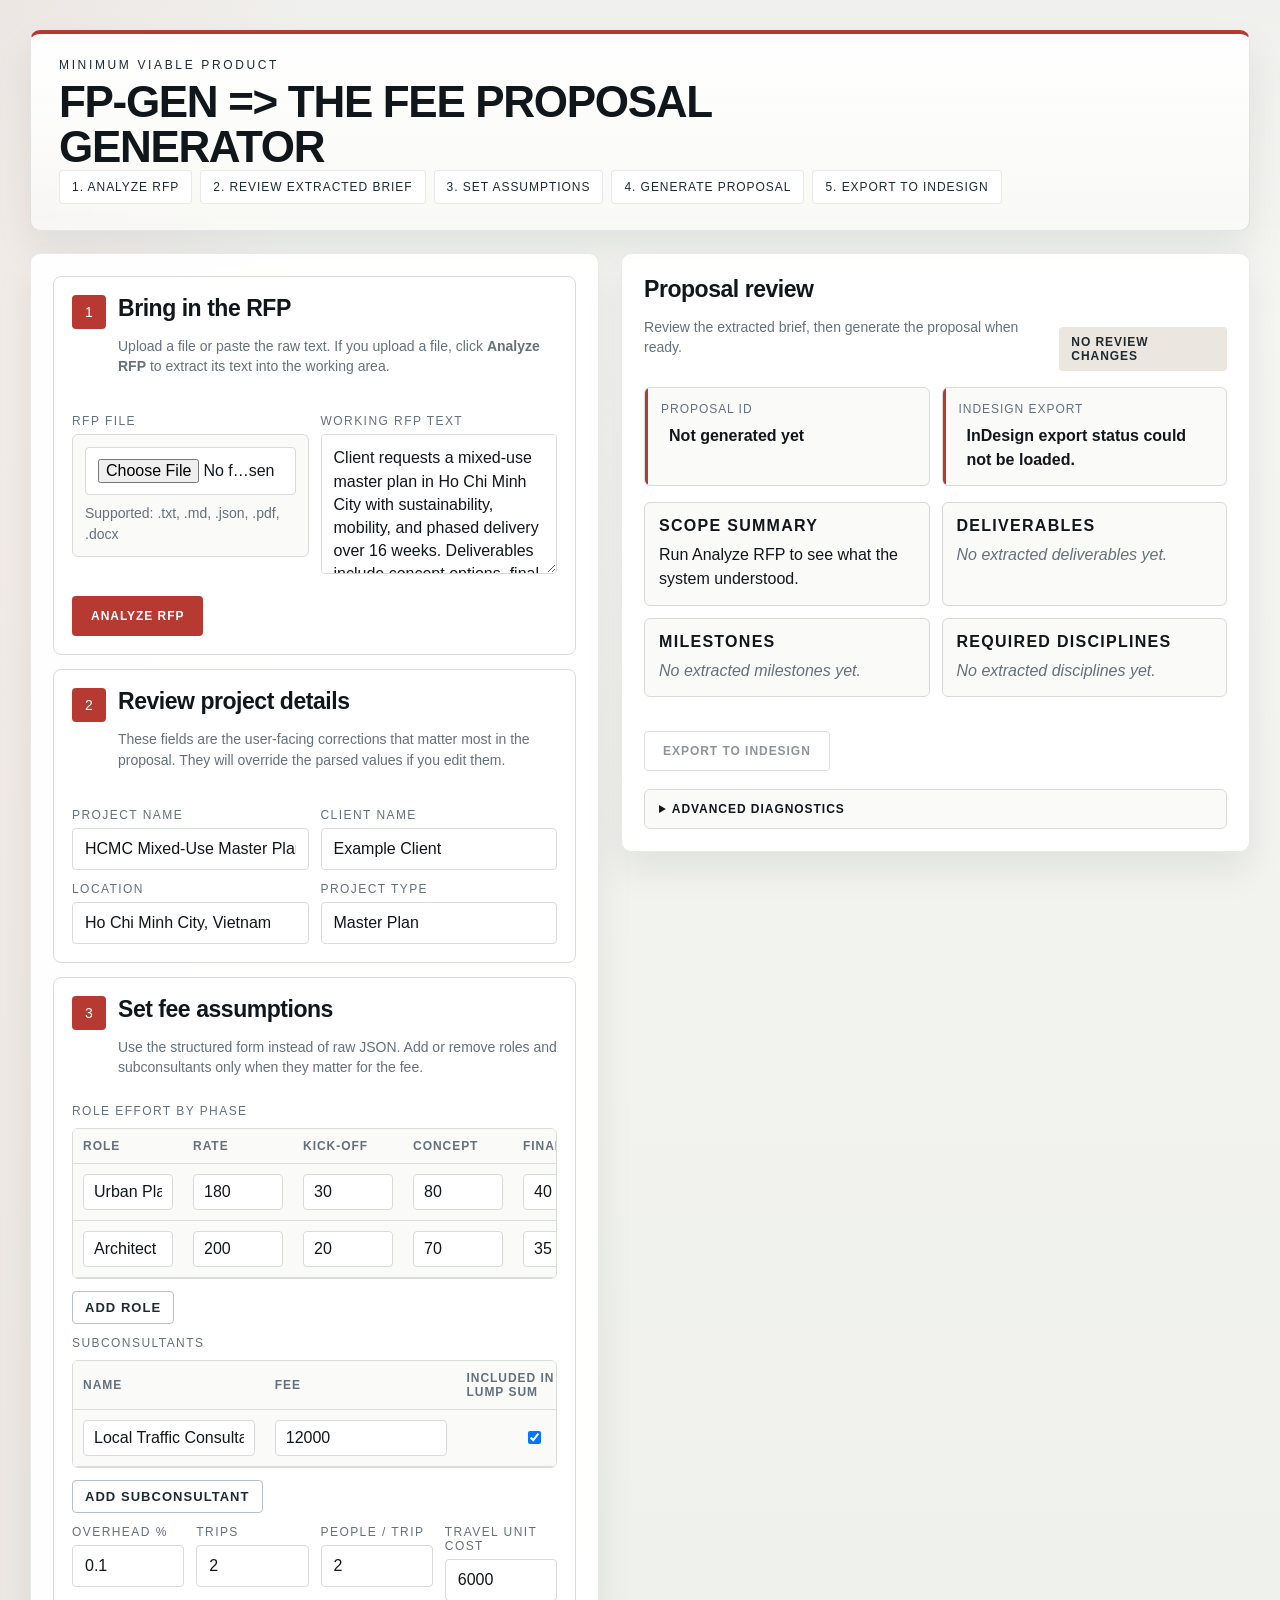
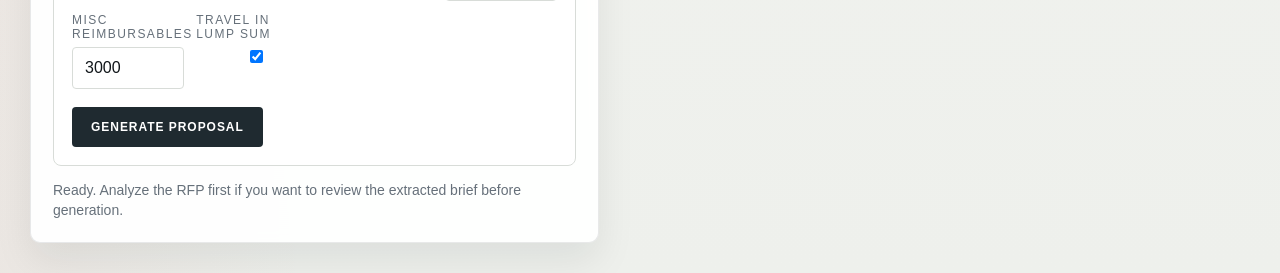
==== fpgen_mvp/app/static/index.html @ 41cfa03b "Initial import of FP-GEN exaBase MVP" ====
<!doctype html>
<html lang="en">
<head>
  <meta charset="utf-8">
  <meta name="viewport" content="width=device-width, initial-scale=1">
  <title>FP-GEN MVP</title>
  <style>
    :root {
      --bg: #f2f3ef;
      --panel: rgba(255, 255, 255, 0.94);
      --card: #fafaf8;
      --ink: #11161a;
      --muted: #66707a;
      --accent: #b63a32;
      --accent-dark: #1f2a30;
      --accent-soft: #ece6e0;
      --line: #d8dcd8;
      --line-strong: #b9c0c6;
      --shadow: 0 18px 38px rgba(16, 22, 26, 0.08);
    }
    * { box-sizing: border-box; }
    body {
      margin: 0;
      color: var(--ink);
      font-family: "Avenir Next", "Helvetica Neue", "Nimbus Sans", sans-serif;
      background:
        linear-gradient(180deg, rgba(17, 22, 26, 0.03), rgba(17, 22, 26, 0) 18%),
        linear-gradient(90deg, rgba(182, 58, 50, 0.05), rgba(182, 58, 50, 0) 24%),
        linear-gradient(180deg, #f7f7f4 0%, var(--bg) 52%, #eef0ec 100%);
    }
    button, input, textarea, select {
      font: inherit;
    }
    .wrap {
      max-width: 1440px;
      margin: 0 auto;
      padding: 30px;
    }
    .hero {
      margin-bottom: 22px;
      padding: 24px 28px 26px;
      border: 1px solid rgba(31, 42, 48, 0.12);
      border-top: 4px solid var(--accent);
      border-radius: 10px;
      background:
        linear-gradient(180deg, rgba(255, 255, 255, 0.98), rgba(248, 248, 245, 0.94)),
        linear-gradient(90deg, rgba(182, 58, 50, 0.04), rgba(182, 58, 50, 0));
      box-shadow: var(--shadow);
    }
    .eyebrow {
      margin: 0 0 8px;
      font-size: 12px;
      letter-spacing: 0.22em;
      text-transform: uppercase;
      color: var(--accent-dark);
    }
    h1 {
      margin: 0;
      font-size: 44px;
      line-height: 1.02;
      max-width: 920px;
      letter-spacing: -0.03em;
      text-transform: uppercase;
    }
    .sub {
      margin: 12px 0 18px;
      max-width: 820px;
      color: var(--muted);
      font-size: 16px;
      line-height: 1.5;
    }
    .hero-steps {
      display: flex;
      flex-wrap: wrap;
      gap: 8px;
    }
    .hero-steps span {
      display: inline-flex;
      align-items: center;
      gap: 8px;
      padding: 9px 12px;
      border-radius: 4px;
      background: #fff;
      border: 1px solid rgba(31, 42, 48, 0.10);
      font-size: 12px;
      letter-spacing: 0.08em;
      text-transform: uppercase;
      color: var(--accent-dark);
    }
    .layout {
      display: grid;
      grid-template-columns: minmax(420px, 0.95fr) minmax(460px, 1.05fr);
      gap: 22px;
      align-items: start;
    }
    .panel {
      background: var(--panel);
      border: 1px solid rgba(31, 42, 48, 0.10);
      border-radius: 10px;
      padding: 22px;
      box-shadow: var(--shadow);
      backdrop-filter: blur(6px);
    }
    .step {
      padding: 18px;
      border: 1px solid var(--line);
      border-radius: 8px;
      background: rgba(255, 255, 255, 0.70);
    }
    .step + .step {
      margin-top: 14px;
    }
    .step-head {
      display: flex;
      gap: 12px;
      align-items: flex-start;
      margin-bottom: 12px;
    }
    .step-no {
      width: 34px;
      height: 34px;
      border-radius: 4px;
      display: grid;
      place-items: center;
      background: var(--accent);
      color: #fff;
      font-size: 14px;
      flex: 0 0 auto;
    }
    .step-head h2,
    .output-head h2 {
      margin: 0;
      font-size: 23px;
      letter-spacing: -0.02em;
    }
    .hint,
    .output-meta,
    .meta,
    .status {
      color: var(--muted);
      font-size: 14px;
      line-height: 1.45;
    }
    label {
      display: block;
      margin: 12px 0 6px;
      color: var(--muted);
      font-size: 12px;
      text-transform: uppercase;
      letter-spacing: 0.12em;
    }
    input,
    textarea {
      width: 100%;
      border: 1px solid var(--line);
      border-radius: 4px;
      padding: 11px 12px;
      background: #ffffff;
      color: var(--ink);
    }
    textarea {
      min-height: 140px;
      resize: vertical;
      line-height: 1.45;
    }
    input:focus,
    textarea:focus {
      outline: none;
      border-color: var(--accent);
      box-shadow: 0 0 0 3px rgba(182, 58, 50, 0.08);
    }
    .source-grid,
    .row,
    .review-grid,
    .summary-grid,
    .expense-grid {
      display: grid;
      gap: 12px;
    }
    .source-grid,
    .row,
    .review-grid,
    .summary-grid {
      grid-template-columns: repeat(2, minmax(0, 1fr));
    }
    .expense-grid {
      grid-template-columns: repeat(4, minmax(0, 1fr));
    }
    .filebox,
    .summary-card,
    .mini,
    .table-wrap,
    .advanced {
      border: 1px solid var(--line);
      border-radius: 6px;
      background: var(--card);
    }
    .filebox {
      padding: 12px;
    }
    .meta {
      margin: 8px 0 0;
      min-height: 20px;
    }
    .summary-grid {
      margin: 16px 0;
    }
    .summary-card {
      padding: 14px 16px;
      min-height: 96px;
      position: relative;
      overflow: hidden;
    }
    .summary-card::before {
      content: "";
      position: absolute;
      left: 0;
      top: 0;
      bottom: 0;
      width: 3px;
      background: var(--accent);
    }
    .summary-card span {
      display: block;
      margin-bottom: 8px;
      color: var(--muted);
      font-size: 12px;
      text-transform: uppercase;
      letter-spacing: 0.08em;
    }
    .summary-card strong,
    .summary-card div {
      display: block;
      font-size: 16px;
      line-height: 1.45;
      font-weight: 700;
      word-break: break-word;
      padding-left: 8px;
    }
    .summary-card a {
      color: var(--accent);
      text-decoration: none;
    }
    .summary-card a:hover {
      text-decoration: underline;
    }
    .mini {
      padding: 14px;
    }
    .mini h3 {
      margin: 0 0 8px;
      font-size: 16px;
      text-transform: uppercase;
      letter-spacing: 0.08em;
    }
    .mini p {
      margin: 0;
      white-space: pre-wrap;
      line-height: 1.5;
    }
    .section-editor {
      display: grid;
      gap: 10px;
    }
    .section-editor textarea {
      min-height: 150px;
      background: #ffffff;
    }
    .section-note {
      margin: 0;
      color: var(--muted);
      font-size: 13px;
      line-height: 1.45;
    }
    .review-state {
      display: inline-flex;
      align-items: center;
      padding: 8px 12px;
      border-radius: 4px;
      background: var(--accent-soft);
      color: var(--accent-dark);
      font-size: 12px;
      font-weight: 700;
      letter-spacing: 0.08em;
      text-transform: uppercase;
    }
    .list {
      margin: 0;
      padding-left: 18px;
      line-height: 1.45;
    }
    .list li + li {
      margin-top: 6px;
    }
    .table-wrap {
      overflow: auto;
      margin-top: 10px;
    }
    table {
      width: 100%;
      border-collapse: collapse;
      min-width: 640px;
    }
    th,
    td {
      padding: 10px 10px;
      border-bottom: 1px solid rgba(216, 220, 216, 0.9);
      vertical-align: middle;
    }
    th {
      font-size: 12px;
      letter-spacing: 0.08em;
      text-transform: uppercase;
      color: var(--muted);
      text-align: left;
    }
    td input[type="number"],
    td input[type="text"] {
      min-width: 90px;
      padding: 8px 10px;
    }
    td.center {
      text-align: center;
    }
    .inline-actions,
    .primary-actions {
      display: flex;
      flex-wrap: wrap;
      gap: 10px;
      margin-top: 12px;
    }
    .primary-actions {
      margin-top: 18px;
    }
    button {
      border: 1px solid transparent;
      border-radius: 4px;
      padding: 12px 18px;
      cursor: pointer;
      transition: transform 120ms ease, opacity 120ms ease, background 120ms ease;
      text-transform: uppercase;
      letter-spacing: 0.08em;
      font-size: 12px;
      font-weight: 700;
    }
    button:hover:not(:disabled) {
      transform: translateY(-1px);
    }
    button:disabled {
      cursor: not-allowed;
      opacity: 0.5;
    }
    .primary {
      background: var(--accent);
      color: #fff;
    }
    .secondary {
      background: var(--accent-dark);
      color: #fff;
    }
    .ghost {
      background: #fff;
      color: var(--accent-dark);
      border: 1px solid var(--line-strong);
    }
    .tiny {
      padding: 8px 12px;
      font-size: 13px;
    }
    .output-head {
      display: flex;
      justify-content: space-between;
      gap: 12px;
      align-items: end;
      margin-bottom: 10px;
    }
    .stack {
      display: grid;
      gap: 14px;
    }
    .advanced {
      margin-top: 18px;
      padding: 12px 14px;
    }
    .advanced summary {
      cursor: pointer;
      font-weight: 700;
      text-transform: uppercase;
      letter-spacing: 0.08em;
      font-size: 12px;
    }
    .advanced pre {
      margin: 12px 0 0;
      white-space: pre-wrap;
      word-break: break-word;
      background: #ffffff;
      border: 1px solid var(--line);
      border-radius: 4px;
      padding: 12px;
      max-height: 320px;
      overflow: auto;
    }
    .status {
      min-height: 20px;
      margin: 14px 0 0;
    }
    .empty {
      color: var(--muted);
      font-style: italic;
      list-style: none;
      margin-left: -18px;
    }
    @media (max-width: 1100px) {
      .layout,
      .source-grid,
      .row,
      .review-grid,
      .summary-grid,
      .expense-grid {
        grid-template-columns: 1fr;
      }
    }
  </style>
</head>
<body>
  <div class="wrap">
    <section class="hero">
      <p class="eyebrow">Minimum Viable Product</p>
      <h1>FP-GEN    =>   the Fee Proposal Generator</h1>
       <div class="hero-steps">
        <span>1. Analyze RFP</span>
        <span>2. Review Extracted Brief</span>
        <span>3. Set Assumptions</span>
        <span>4. Generate Proposal</span>
        <span>5. Export to InDesign</span>
      </div>
    </section>

    <div class="layout">
      <section class="panel">
        <div class="step">
          <div class="step-head">
            <div class="step-no">1</div>
            <div>
              <h2>Bring in the RFP</h2>
              <p class="hint">Upload a file or paste the raw text. If you upload a file, click <strong>Analyze RFP</strong> to extract its text into the working area.</p>
            </div>
          </div>

          <div class="source-grid">
            <div>
              <label for="rfpFile">RFP file</label>
              <div class="filebox">
                <input id="rfpFile" type="file" accept=".txt,.md,.json,.pdf,.docx">
                <p class="meta" id="fileMeta">Supported: .txt, .md, .json, .pdf, .docx</p>
              </div>
            </div>
            <div>
              <label for="rfpText">Working RFP text</label>
              <textarea id="rfpText">Client requests a mixed-use master plan in Ho Chi Minh City with sustainability, mobility, and phased delivery over 16 weeks. Deliverables include concept options, final master plan report, and presentation boards.</textarea>
            </div>
          </div>

          <div class="primary-actions">
            <button id="analyzeBtn" class="primary" type="button">Analyze RFP</button>
          </div>
        </div>

        <div class="step">
          <div class="step-head">
            <div class="step-no">2</div>
            <div>
              <h2>Review project details</h2>
              <p class="hint">These fields are the user-facing corrections that matter most in the proposal. They will override the parsed values if you edit them.</p>
            </div>
          </div>

          <div class="row">
            <div>
              <label for="projectName">Project name</label>
              <input id="projectName" value="HCMC Mixed-Use Master Plan">
            </div>
            <div>
              <label for="clientName">Client name</label>
              <input id="clientName" value="Example Client">
            </div>
          </div>

          <div class="row">
            <div>
              <label for="location">Location</label>
              <input id="location" value="Ho Chi Minh City, Vietnam">
            </div>
            <div>
              <label for="projectType">Project type</label>
              <input id="projectType" value="Master Plan">
            </div>
          </div>
        </div>

        <div class="step">
          <div class="step-head">
            <div class="step-no">3</div>
            <div>
              <h2>Set fee assumptions</h2>
              <p class="hint">Use the structured form instead of raw JSON. Add or remove roles and subconsultants only when they matter for the fee.</p>
            </div>
          </div>

          <label>Role effort by phase</label>
          <div class="table-wrap">
            <table>
              <thead>
                <tr>
                  <th>Role</th>
                  <th>Rate</th>
                  <th>Kick-off</th>
                  <th>Concept</th>
                  <th>Finalization</th>
                  <th></th>
                </tr>
              </thead>
              <tbody id="roleRows"></tbody>
            </table>
          </div>
          <div class="inline-actions">
            <button id="addRoleBtn" class="ghost tiny" type="button">Add role</button>
          </div>

          <label>Subconsultants</label>
          <div class="table-wrap">
            <table>
              <thead>
                <tr>
                  <th>Name</th>
                  <th>Fee</th>
                  <th>Included in lump sum</th>
                  <th></th>
                </tr>
              </thead>
              <tbody id="consultantRows"></tbody>
            </table>
          </div>
          <div class="inline-actions">
            <button id="addConsultantBtn" class="ghost tiny" type="button">Add subconsultant</button>
          </div>

          <div class="expense-grid">
            <div>
              <label for="overheadPct">Overhead %</label>
              <input id="overheadPct" type="number" step="0.01" value="0.10">
            </div>
            <div>
              <label for="travelTrips">Trips</label>
              <input id="travelTrips" type="number" step="1" value="2">
            </div>
            <div>
              <label for="travelPeople">People / trip</label>
              <input id="travelPeople" type="number" step="1" value="2">
            </div>
            <div>
              <label for="travelUnitCost">Travel unit cost</label>
              <input id="travelUnitCost" type="number" step="0.01" value="6000">
            </div>
          </div>

          <div class="expense-grid">
            <div>
              <label for="miscReimbursables">Misc reimbursables</label>
              <input id="miscReimbursables" type="number" step="0.01" value="3000">
            </div>
            <div>
              <label for="travelIncluded">Travel in lump sum</label>
              <input id="travelIncluded" type="checkbox" checked>
            </div>
          </div>

          <div class="primary-actions">
            <button id="generateBtn" class="secondary" type="button">Generate Proposal</button>
          </div>
        </div>
        <p class="status" id="status">Ready. Analyze the RFP first if you want to review the extracted brief before generation.</p>
      </section>

      <section class="panel">
        <div class="output-head">
          <div>
            <h2>Proposal review</h2>
            <p class="output-meta" id="resultMeta">No proposal yet. Start by analyzing the RFP.</p>
          </div>
          <div class="review-state" id="reviewState">No review changes</div>
        </div>

        <div class="summary-grid">
          <div class="summary-card">
            <span>Proposal ID</span>
            <strong id="proposalIdOut">Not generated yet</strong>
          </div>
          <div class="summary-card">
            <span>InDesign export</span>
            <div id="exportOut">Not exported yet</div>
          </div>
        </div>

        <div class="review-grid">
          <div class="mini">
            <h3>Scope summary</h3>
            <p id="briefSummary">Run Analyze RFP to see what the system understood.</p>
          </div>
          <div class="mini">
            <h3>Deliverables</h3>
            <ul id="deliverablesOut" class="list"><li class="empty">No extracted deliverables yet.</li></ul>
          </div>
          <div class="mini">
            <h3>Milestones</h3>
            <ul id="milestonesOut" class="list"><li class="empty">No extracted milestones yet.</li></ul>
          </div>
          <div class="mini">
            <h3>Required disciplines</h3>
            <ul id="disciplinesOut" class="list"><li class="empty">No extracted disciplines yet.</li></ul>
          </div>
        </div>

        <div id="sectionsOut" class="stack" style="margin-top: 16px;"></div>

        <div class="primary-actions">
          <button id="exportInddBtn" class="ghost" type="button" disabled>Export to InDesign</button>
        </div>

        <details class="advanced">
          <summary>Advanced diagnostics</summary>
          <label for="parsedOut">Parsed JSON</label>
          <pre id="parsedOut"></pre>
          <label for="financialOut">Financial JSON</label>
          <pre id="financialOut"></pre>
          <label for="proposalOut">Proposal markdown</label>
          <pre id="proposalOut"></pre>
        </details>
      </section>
    </div>
  </div>

  <script>
    const DEFAULT_FEE = {
      roles: [
        {
          role: "Urban Planner",
          rate: 180,
          hours_by_phase: {
            "Kick-off": 30,
            "Concept Development": 80,
            "Finalization": 40
          }
        },
        {
          role: "Architect",
          rate: 200,
          hours_by_phase: {
            "Kick-off": 20,
            "Concept Development": 70,
            "Finalization": 35
          }
        }
      ],
      subconsultants: [
        {
          name: "Local Traffic Consultant",
          fee: 12000,
          included_in_lump_sum: true
        }
      ],
      overhead_pct: 0.10,
      travel: {
        trips: 2,
        people_per_trip: 2,
        unit_cost: 6000,
        include_in_lump_sum: true
      },
      misc_reimbursables: 3000
    };

    const PHASE_KEYS = ["Kick-off", "Concept Development", "Finalization"];

    const fileInput = document.getElementById("rfpFile");
    const fileMeta = document.getElementById("fileMeta");
    const rfpText = document.getElementById("rfpText");
    const projectName = document.getElementById("projectName");
    const clientName = document.getElementById("clientName");
    const locationInput = document.getElementById("location");
    const projectType = document.getElementById("projectType");
    const roleRows = document.getElementById("roleRows");
    const consultantRows = document.getElementById("consultantRows");
    const overheadPct = document.getElementById("overheadPct");
    const travelTrips = document.getElementById("travelTrips");
    const travelPeople = document.getElementById("travelPeople");
    const travelUnitCost = document.getElementById("travelUnitCost");
    const travelIncluded = document.getElementById("travelIncluded");
    const miscReimbursables = document.getElementById("miscReimbursables");
    const statusEl = document.getElementById("status");
    const resultMeta = document.getElementById("resultMeta");
    const proposalIdOut = document.getElementById("proposalIdOut");
    const exportOut = document.getElementById("exportOut");
    const briefSummary = document.getElementById("briefSummary");
    const deliverablesOut = document.getElementById("deliverablesOut");
    const milestonesOut = document.getElementById("milestonesOut");
    const disciplinesOut = document.getElementById("disciplinesOut");
    const sectionsOut = document.getElementById("sectionsOut");
    const parsedOut = document.getElementById("parsedOut");
    const financialOut = document.getElementById("financialOut");
    const proposalOut = document.getElementById("proposalOut");
    const exportInddBtn = document.getElementById("exportInddBtn");
    const reviewState = document.getElementById("reviewState");

    const SECTION_ORDER = [
      ["Cover Letter", "cover_letter"],
      ["Project Understanding", "project_understanding"],
      ["Methodology", "methodology"],
      ["Scope and Deliverables", "scope_deliverables"],
      ["Schedule", "schedule"],
      ["Team Structure", "team"],
      ["Financial Proposal", "financial"],
      ["Relevant Experience", "relevant_experience"],
      ["Assumptions and Exclusions", "assumptions_exclusions"]
    ];

    let currentProposalId = "";
    let currentParsed = null;
    let currentSections = {};
    let hasUnsavedReviewChanges = false;
    let exportCapability = {
      enabled: false,
      reason: "Checking InDesign export availability..."
    };

    function numberValue(value) {
      const parsed = Number(value);
      return Number.isFinite(parsed) ? parsed : 0;
    }

    function setStatus(message) {
      statusEl.textContent = message;
    }

    function setResultMeta(message) {
      resultMeta.textContent = message;
    }

    function setReviewState(message, dirty = false) {
      reviewState.textContent = message;
      reviewState.style.background = dirty ? "#f0cdb7" : "var(--accent-soft)";
      reviewState.style.color = dirty ? "#7a3417" : "var(--accent-dark)";
    }

    function applyCapabilities(data) {
      exportCapability = data?.indd_export || {
        enabled: false,
        reason: "InDesign export status is unavailable."
      };

      if (exportCapability.enabled) {
        exportOut.textContent = currentProposalId ? "Ready to export." : "Not exported yet";
        exportInddBtn.disabled = !currentProposalId;
        return;
      }

      exportOut.textContent = exportCapability.reason || "InDesign export is unavailable in this environment.";
      exportInddBtn.disabled = true;
    }

    async function loadCapabilities() {
      try {
        const response = await fetch("/v1/capabilities");
        const data = await response.json();
        if (!response.ok) {
          throw new Error(data.detail || JSON.stringify(data));
        }
        applyCapabilities(data);
      } catch (error) {
        applyCapabilities({
          indd_export: {
            enabled: false,
            reason: "InDesign export status could not be loaded."
          }
        });
      }
    }

    function renderList(target, items, emptyMessage) {
      target.innerHTML = "";
      if (!items || !items.length) {
        const li = document.createElement("li");
        li.className = "empty";
        li.textContent = emptyMessage;
        target.appendChild(li);
        return;
      }
      for (const item of items) {
        const li = document.createElement("li");
        li.textContent = item;
        target.appendChild(li);
      }
    }

    function syncProjectFields(project) {
      if (!project) return;
      if (project.project_name) projectName.value = project.project_name;
      if (project.client_name) clientName.value = project.client_name;
      if (project.location) locationInput.value = project.location;
      if (project.project_type) projectType.value = project.project_type;
    }

    function renderBrief(parsed) {
      currentParsed = parsed;
      briefSummary.textContent = parsed?.scope_summary || "Run Analyze RFP to see what the system understood.";
      renderList(deliverablesOut, parsed?.deliverables, "No extracted deliverables yet.");
      renderList(milestonesOut, parsed?.milestones, "No extracted milestones yet.");
      renderList(disciplinesOut, parsed?.required_disciplines, "No extracted disciplines yet.");
    }

    function renderSections(sections) {
      sectionsOut.innerHTML = "";
      for (const [title, key] of SECTION_ORDER) {
        const card = document.createElement("div");
        const heading = document.createElement("h3");
        const note = document.createElement("p");
        const body = document.createElement("textarea");
        card.className = "mini";
        card.classList.add("section-editor");
        heading.textContent = title;
        note.className = "section-note";
        note.textContent = "Edit this section if the wording needs adjustment before export.";
        body.value = sections?.[key] || "";
        body.dataset.sectionKey = key;
        card.appendChild(heading);
        card.appendChild(note);
        card.appendChild(body);
        sectionsOut.appendChild(card);
      }
    }

    function buildMarkdownFromSections(sections) {
      const projectTitle = projectName.value || currentParsed?.project?.project_name || "Untitled Project";
      const parts = [`# Fee Proposal: ${projectTitle}`];
      for (const [title, key] of SECTION_ORDER) {
        parts.push(`\n## ${title}\n${sections[key] || ""}`);
      }
      return parts.join("\n");
    }

    function collectSectionEdits() {
      const sections = { ...currentSections };
      sectionsOut.querySelectorAll("textarea[data-section-key]").forEach((textarea) => {
        sections[textarea.dataset.sectionKey] = textarea.value;
      });
      return sections;
    }

    function resetProposalOutputs() {
      currentProposalId = "";
      currentSections = {};
      hasUnsavedReviewChanges = false;
      proposalIdOut.textContent = "Not generated yet";
      exportOut.textContent = exportCapability.enabled
        ? "Not exported yet"
        : exportCapability.reason;
      exportInddBtn.disabled = true;
      financialOut.textContent = "";
      proposalOut.textContent = "";
      sectionsOut.innerHTML = "";
      setReviewState("No review changes");
      setResultMeta("Review the extracted brief, then generate the proposal when ready.");
    }

    function createRoleRow(data = {}) {
      const tr = document.createElement("tr");
      tr.innerHTML = `
        <td><input type="text" class="role-name" value="${data.role || ""}" placeholder="Role"></td>
        <td><input type="number" class="role-rate" step="0.01" value="${numberValue(data.rate || 0)}"></td>
        <td><input type="number" class="phase-kickoff" step="0.01" value="${numberValue(data.hours_by_phase?.["Kick-off"] || 0)}"></td>
        <td><input type="number" class="phase-concept" step="0.01" value="${numberValue(data.hours_by_phase?.["Concept Development"] || 0)}"></td>
        <td><input type="number" class="phase-finalization" step="0.01" value="${numberValue(data.hours_by_phase?.["Finalization"] || 0)}"></td>
        <td class="center"><button type="button" class="ghost tiny remove-row">Remove</button></td>
      `;
      roleRows.appendChild(tr);
    }

    function createConsultantRow(data = {}) {
      const tr = document.createElement("tr");
      tr.innerHTML = `
        <td><input type="text" class="consultant-name" value="${data.name || ""}" placeholder="Subconsultant"></td>
        <td><input type="number" class="consultant-fee" step="0.01" value="${numberValue(data.fee || 0)}"></td>
        <td class="center"><input type="checkbox" class="consultant-included" ${data.included_in_lump_sum !== false ? "checked" : ""}></td>
        <td class="center"><button type="button" class="ghost tiny remove-row">Remove</button></td>
      `;
      consultantRows.appendChild(tr);
    }

    function seedFeeForm() {
      roleRows.innerHTML = "";
      consultantRows.innerHTML = "";
      DEFAULT_FEE.roles.forEach(createRoleRow);
      DEFAULT_FEE.subconsultants.forEach(createConsultantRow);
      overheadPct.value = DEFAULT_FEE.overhead_pct;
      travelTrips.value = DEFAULT_FEE.travel.trips;
      travelPeople.value = DEFAULT_FEE.travel.people_per_trip;
      travelUnitCost.value = DEFAULT_FEE.travel.unit_cost;
      travelIncluded.checked = DEFAULT_FEE.travel.include_in_lump_sum;
      miscReimbursables.value = DEFAULT_FEE.misc_reimbursables;
    }

    function getOverrides() {
      return {
        project_name: projectName.value,
        client_name: clientName.value,
        location: locationInput.value,
        project_type: projectType.value
      };
    }

    function buildFeeInput() {
      const roles = [...roleRows.querySelectorAll("tr")]
        .map((row) => ({
          role: row.querySelector(".role-name").value.trim(),
          rate: numberValue(row.querySelector(".role-rate").value),
          hours_by_phase: {
            "Kick-off": numberValue(row.querySelector(".phase-kickoff").value),
            "Concept Development": numberValue(row.querySelector(".phase-concept").value),
            "Finalization": numberValue(row.querySelector(".phase-finalization").value)
          }
        }))
        .filter((role) => role.role);

      const subconsultants = [...consultantRows.querySelectorAll("tr")]
        .map((row) => ({
          name: row.querySelector(".consultant-name").value.trim(),
          fee: numberValue(row.querySelector(".consultant-fee").value),
          included_in_lump_sum: row.querySelector(".consultant-included").checked
        }))
        .filter((consultant) => consultant.name);

      return {
        roles,
        overhead_pct: numberValue(overheadPct.value),
        subconsultants,
        travel: {
          trips: numberValue(travelTrips.value),
          people_per_trip: numberValue(travelPeople.value),
          unit_cost: numberValue(travelUnitCost.value),
          include_in_lump_sum: travelIncluded.checked
        },
        misc_reimbursables: numberValue(miscReimbursables.value)
      };
    }

    async function analyzeRfp() {
      setStatus("Analyzing RFP...");
      resetProposalOutputs();

      let data;
      if (fileInput.files?.[0]) {
        const form = new FormData();
        form.append("rfp_file", fileInput.files[0]);
        form.append("project_hint", projectName.value);
        const response = await fetch("/v1/parse/file", { method: "POST", body: form });
        data = await response.json();
        if (!response.ok) {
          throw new Error(data.detail || JSON.stringify(data));
        }
        rfpText.value = data.extracted_text;
        parsedOut.textContent = JSON.stringify(data, null, 2);
        renderBrief(data.parsed);
        syncProjectFields(data.parsed.project);
        setStatus(`RFP analyzed from file: ${data.filename}`);
      } else {
        const payload = {
          rfp_text: rfpText.value,
          project_hint: projectName.value
        };
        const response = await fetch("/v1/parse", {
          method: "POST",
          headers: { "Content-Type": "application/json" },
          body: JSON.stringify(payload)
        });
        data = await response.json();
        if (!response.ok) {
          throw new Error(data.detail || JSON.stringify(data));
        }
        parsedOut.textContent = JSON.stringify(data, null, 2);
        renderBrief(data.parsed);
        syncProjectFields(data.parsed.project);
        setStatus("RFP analyzed from the working text.");
      }
    }

    async function generateProposal() {
      setStatus("Generating proposal...");
      const payload = {
        rfp_text: rfpText.value,
        fee_input: buildFeeInput(),
        selected_reference_ids: [],
        overrides: getOverrides()
      };

      const response = await fetch("/v1/proposals/generate", {
        method: "POST",
        headers: { "Content-Type": "application/json" },
        body: JSON.stringify(payload)
      });
      const data = await response.json();
      if (!response.ok) {
        throw new Error(data.detail || JSON.stringify(data));
      }

      currentProposalId = data.proposal_id || "";
      currentSections = { ...(data.proposal.sections || {}) };
      hasUnsavedReviewChanges = false;
      proposalIdOut.textContent = currentProposalId;
      exportOut.textContent = exportCapability.enabled
        ? "Ready to export."
        : exportCapability.reason;
      exportInddBtn.disabled = !currentProposalId || !exportCapability.enabled;
      renderBrief(data.proposal.parsed);
      syncProjectFields(data.proposal.project);
      renderSections(currentSections);
      parsedOut.textContent = JSON.stringify(data.proposal.parsed, null, 2);
      financialOut.textContent = JSON.stringify(data.proposal.financial, null, 2);
      proposalOut.textContent = data.proposal.markdown || "";
      setReviewState("Review ready");
      setResultMeta("Proposal generated. Edit the sections below before exporting if needed.");
      setStatus(`Proposal generated. ID: ${currentProposalId}`);
    }

    async function saveReviewEdits() {
      if (!currentProposalId) {
        throw new Error("Generate a proposal first.");
      }

      const nextSections = collectSectionEdits();
      const response = await fetch(`/v1/proposals/${currentProposalId}`, {
        method: "PUT",
        headers: { "Content-Type": "application/json" },
        body: JSON.stringify({ sections: nextSections })
      });
      const data = await response.json();
      if (!response.ok) {
        throw new Error(data.detail || JSON.stringify(data));
      }

      currentSections = { ...(data.proposal.sections || {}) };
      hasUnsavedReviewChanges = false;
      proposalOut.textContent = data.proposal.markdown || buildMarkdownFromSections(currentSections);
      parsedOut.textContent = JSON.stringify(data.proposal.parsed, null, 2);
      financialOut.textContent = JSON.stringify(data.proposal.financial, null, 2);
      setReviewState("Review saved");
    }

    async function exportIndd() {
      if (!currentProposalId) {
        throw new Error("Generate a proposal first.");
      }
      if (!exportCapability.enabled) {
        throw new Error(exportCapability.reason || "InDesign export is unavailable in this environment.");
      }

      setStatus("Exporting to Adobe InDesign...");
      if (hasUnsavedReviewChanges) {
        setStatus("Saving review changes before export...");
        await saveReviewEdits();
        setStatus("Exporting to Adobe InDesign...");
      }
      const response = await fetch(`/v1/proposals/${currentProposalId}/export/indd`, {
        method: "POST"
      });
      const data = await response.json();
      if (!response.ok) {
        throw new Error(data.detail || JSON.stringify(data));
      }

      exportOut.innerHTML = `Saved locally.<br><a href="${data.download_url}" target="_blank" rel="noopener">Download the .indd file</a>`;
      setResultMeta("Proposal exported. You can now download the generated InDesign file.");
      setStatus("INDD export complete.");
    }

    fileInput.addEventListener("change", () => {
      const file = fileInput.files?.[0];
      fileMeta.textContent = file
        ? `Selected: ${file.name}. Click Analyze RFP to extract the file into the working text.`
        : "Supported: .txt, .md, .json, .pdf, .docx";
    });

    roleRows.addEventListener("click", (event) => {
      if (event.target.classList.contains("remove-row")) {
        event.target.closest("tr").remove();
      }
    });

    consultantRows.addEventListener("click", (event) => {
      if (event.target.classList.contains("remove-row")) {
        event.target.closest("tr").remove();
      }
    });

    sectionsOut.addEventListener("input", (event) => {
      if (!event.target.matches("textarea[data-section-key]")) {
        return;
      }

      hasUnsavedReviewChanges = true;
      currentSections[event.target.dataset.sectionKey] = event.target.value;
      proposalOut.textContent = buildMarkdownFromSections(collectSectionEdits());
      setReviewState("Unsaved review changes", true);
      setResultMeta("Review edits are pending. They will be saved automatically when you export.");
    });

    document.getElementById("addRoleBtn").addEventListener("click", () => createRoleRow({}));
    document.getElementById("addConsultantBtn").addEventListener("click", () => createConsultantRow({}));
    document.getElementById("analyzeBtn").addEventListener("click", async () => {
      try {
        await analyzeRfp();
      } catch (error) {
        setStatus("Analysis failed: " + error.message);
      }
    });
    document.getElementById("generateBtn").addEventListener("click", async () => {
      try {
        await generateProposal();
      } catch (error) {
        setStatus("Generation failed: " + error.message);
      }
    });
    exportInddBtn.addEventListener("click", async () => {
      try {
        await exportIndd();
      } catch (error) {
        setStatus("INDD export failed: " + error.message);
      }
    });

    seedFeeForm();
    renderBrief(null);
    resetProposalOutputs();
    loadCapabilities();
  </script>
</body>
</html>
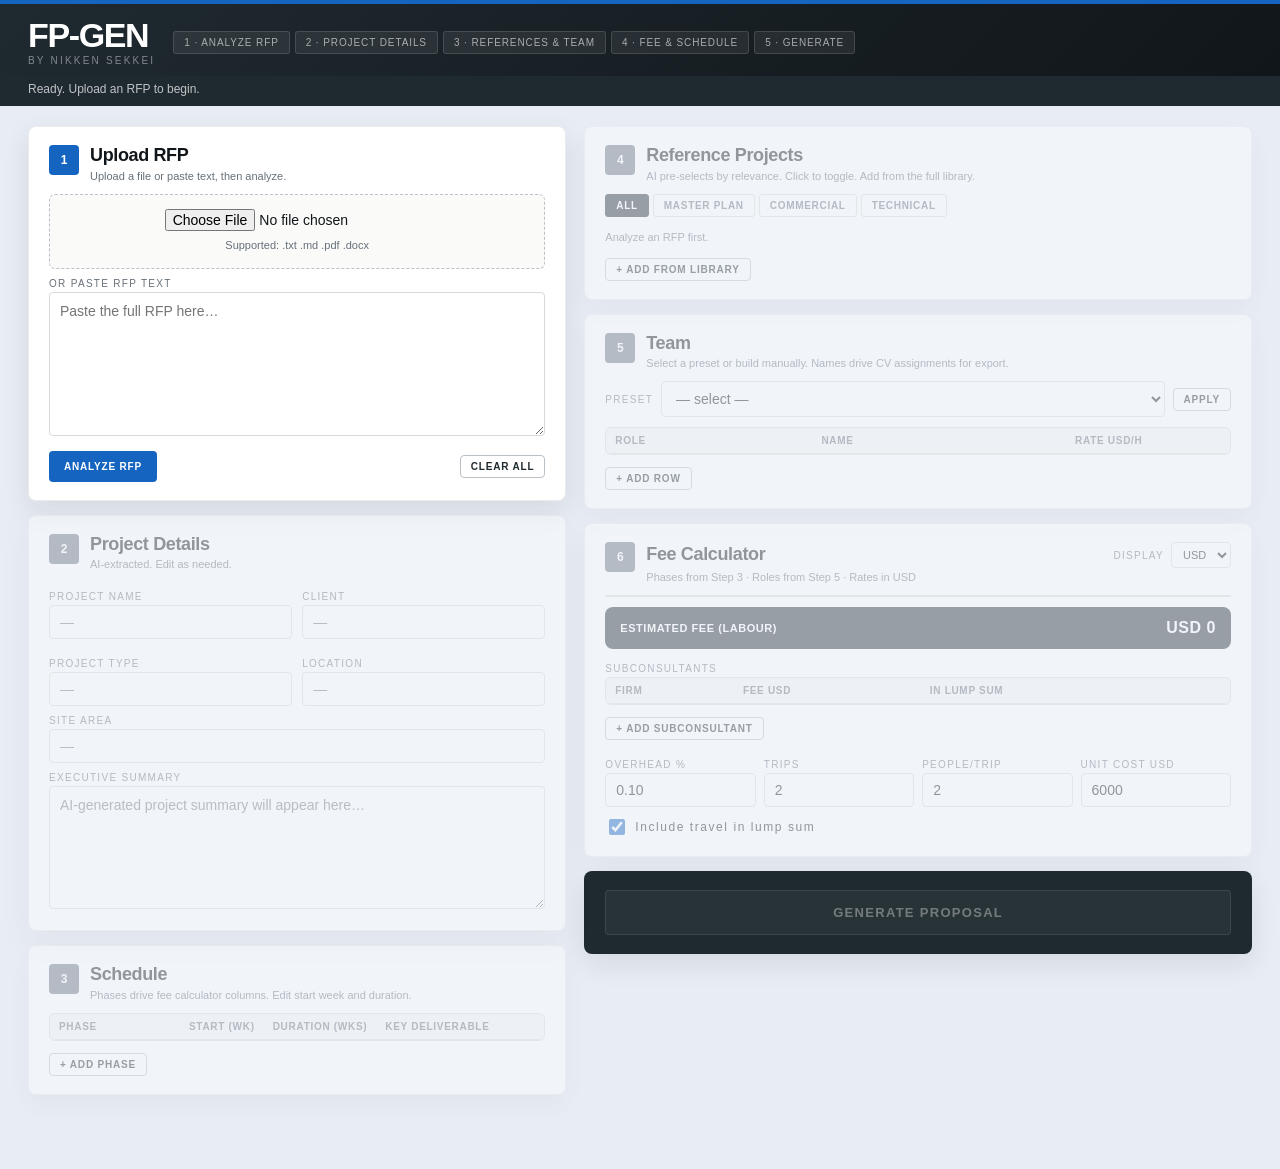
==== commit 7c25e573: "deploy: UI redesign, review page, personnel/team/refs data, fee calc, sticky header, DEPLOY docs" ====
--- a/fpgen_mvp/app/static/index.html
+++ b/fpgen_mvp/app/static/index.html
@@ -3,1143 +3,662 @@
 <head>
   <meta charset="utf-8">
   <meta name="viewport" content="width=device-width, initial-scale=1">
-  <title>FP-GEN MVP</title>
+  <title>FP-GEN | Fee Proposal Generator — Nikken Sekkei</title>
   <style>
     :root {
-      --bg: #f2f3ef;
-      --panel: rgba(255, 255, 255, 0.94);
-      --card: #fafaf8;
-      --ink: #11161a;
-      --muted: #66707a;
-      --accent: #b63a32;
-      --accent-dark: #1f2a30;
-      --accent-soft: #ece6e0;
-      --line: #d8dcd8;
-      --line-strong: #b9c0c6;
-      --shadow: 0 18px 38px rgba(16, 22, 26, 0.08);
+      --accent:#1565c0; --accent-dark:#1f2a30; --bg:#f2f3ef; --ink:#11161a;
+      --soft:#ece6e0; --muted:#66707a; --line:#d8dcd8; --line2:#b9c0c6;
+      --panel:rgba(255,255,255,0.97); --card:#fafaf8;
+      --shadow:0 10px 28px rgba(17,22,26,0.09); --r:8px;
+      --font:"Century Gothic","Avenir Next","Helvetica Neue",sans-serif;
     }
-    * { box-sizing: border-box; }
-    body {
-      margin: 0;
-      color: var(--ink);
-      font-family: "Avenir Next", "Helvetica Neue", "Nimbus Sans", sans-serif;
-      background:
-        linear-gradient(180deg, rgba(17, 22, 26, 0.03), rgba(17, 22, 26, 0) 18%),
-        linear-gradient(90deg, rgba(182, 58, 50, 0.05), rgba(182, 58, 50, 0) 24%),
-        linear-gradient(180deg, #f7f7f4 0%, var(--bg) 52%, #eef0ec 100%);
-    }
-    button, input, textarea, select {
-      font: inherit;
-    }
-    .wrap {
-      max-width: 1440px;
-      margin: 0 auto;
-      padding: 30px;
-    }
-    .hero {
-      margin-bottom: 22px;
-      padding: 24px 28px 26px;
-      border: 1px solid rgba(31, 42, 48, 0.12);
-      border-top: 4px solid var(--accent);
-      border-radius: 10px;
-      background:
-        linear-gradient(180deg, rgba(255, 255, 255, 0.98), rgba(248, 248, 245, 0.94)),
-        linear-gradient(90deg, rgba(182, 58, 50, 0.04), rgba(182, 58, 50, 0));
-      box-shadow: var(--shadow);
-    }
-    .eyebrow {
-      margin: 0 0 8px;
-      font-size: 12px;
-      letter-spacing: 0.22em;
-      text-transform: uppercase;
-      color: var(--accent-dark);
-    }
-    h1 {
-      margin: 0;
-      font-size: 44px;
-      line-height: 1.02;
-      max-width: 920px;
-      letter-spacing: -0.03em;
-      text-transform: uppercase;
-    }
-    .sub {
-      margin: 12px 0 18px;
-      max-width: 820px;
-      color: var(--muted);
-      font-size: 16px;
-      line-height: 1.5;
-    }
-    .hero-steps {
-      display: flex;
-      flex-wrap: wrap;
-      gap: 8px;
-    }
-    .hero-steps span {
-      display: inline-flex;
-      align-items: center;
-      gap: 8px;
-      padding: 9px 12px;
-      border-radius: 4px;
-      background: #fff;
-      border: 1px solid rgba(31, 42, 48, 0.10);
-      font-size: 12px;
-      letter-spacing: 0.08em;
-      text-transform: uppercase;
-      color: var(--accent-dark);
-    }
-    .layout {
-      display: grid;
-      grid-template-columns: minmax(420px, 0.95fr) minmax(460px, 1.05fr);
-      gap: 22px;
-      align-items: start;
-    }
-    .panel {
-      background: var(--panel);
-      border: 1px solid rgba(31, 42, 48, 0.10);
-      border-radius: 10px;
-      padding: 22px;
-      box-shadow: var(--shadow);
-      backdrop-filter: blur(6px);
-    }
-    .step {
-      padding: 18px;
-      border: 1px solid var(--line);
-      border-radius: 8px;
-      background: rgba(255, 255, 255, 0.70);
-    }
-    .step + .step {
-      margin-top: 14px;
-    }
-    .step-head {
-      display: flex;
-      gap: 12px;
-      align-items: flex-start;
-      margin-bottom: 12px;
-    }
-    .step-no {
-      width: 34px;
-      height: 34px;
-      border-radius: 4px;
-      display: grid;
-      place-items: center;
-      background: var(--accent);
-      color: #fff;
-      font-size: 14px;
-      flex: 0 0 auto;
-    }
-    .step-head h2,
-    .output-head h2 {
-      margin: 0;
-      font-size: 23px;
-      letter-spacing: -0.02em;
-    }
-    .hint,
-    .output-meta,
-    .meta,
-    .status {
-      color: var(--muted);
-      font-size: 14px;
-      line-height: 1.45;
-    }
-    label {
-      display: block;
-      margin: 12px 0 6px;
-      color: var(--muted);
-      font-size: 12px;
-      text-transform: uppercase;
-      letter-spacing: 0.12em;
-    }
-    input,
-    textarea {
-      width: 100%;
-      border: 1px solid var(--line);
-      border-radius: 4px;
-      padding: 11px 12px;
-      background: #ffffff;
-      color: var(--ink);
-    }
-    textarea {
-      min-height: 140px;
-      resize: vertical;
-      line-height: 1.45;
-    }
-    input:focus,
-    textarea:focus {
-      outline: none;
-      border-color: var(--accent);
-      box-shadow: 0 0 0 3px rgba(182, 58, 50, 0.08);
-    }
-    .source-grid,
-    .row,
-    .review-grid,
-    .summary-grid,
-    .expense-grid {
-      display: grid;
-      gap: 12px;
-    }
-    .source-grid,
-    .row,
-    .review-grid,
-    .summary-grid {
-      grid-template-columns: repeat(2, minmax(0, 1fr));
-    }
-    .expense-grid {
-      grid-template-columns: repeat(4, minmax(0, 1fr));
-    }
-    .filebox,
-    .summary-card,
-    .mini,
-    .table-wrap,
-    .advanced {
-      border: 1px solid var(--line);
-      border-radius: 6px;
-      background: var(--card);
-    }
-    .filebox {
-      padding: 12px;
-    }
-    .meta {
-      margin: 8px 0 0;
-      min-height: 20px;
-    }
-    .summary-grid {
-      margin: 16px 0;
-    }
-    .summary-card {
-      padding: 14px 16px;
-      min-height: 96px;
-      position: relative;
-      overflow: hidden;
-    }
-    .summary-card::before {
-      content: "";
-      position: absolute;
-      left: 0;
-      top: 0;
-      bottom: 0;
-      width: 3px;
-      background: var(--accent);
-    }
-    .summary-card span {
-      display: block;
-      margin-bottom: 8px;
-      color: var(--muted);
-      font-size: 12px;
-      text-transform: uppercase;
-      letter-spacing: 0.08em;
-    }
-    .summary-card strong,
-    .summary-card div {
-      display: block;
-      font-size: 16px;
-      line-height: 1.45;
-      font-weight: 700;
-      word-break: break-word;
-      padding-left: 8px;
-    }
-    .summary-card a {
-      color: var(--accent);
-      text-decoration: none;
-    }
-    .summary-card a:hover {
-      text-decoration: underline;
-    }
-    .mini {
-      padding: 14px;
-    }
-    .mini h3 {
-      margin: 0 0 8px;
-      font-size: 16px;
-      text-transform: uppercase;
-      letter-spacing: 0.08em;
-    }
-    .mini p {
-      margin: 0;
-      white-space: pre-wrap;
-      line-height: 1.5;
-    }
-    .section-editor {
-      display: grid;
-      gap: 10px;
-    }
-    .section-editor textarea {
-      min-height: 150px;
-      background: #ffffff;
-    }
-    .section-note {
-      margin: 0;
-      color: var(--muted);
-      font-size: 13px;
-      line-height: 1.45;
-    }
-    .review-state {
-      display: inline-flex;
-      align-items: center;
-      padding: 8px 12px;
-      border-radius: 4px;
-      background: var(--accent-soft);
-      color: var(--accent-dark);
-      font-size: 12px;
-      font-weight: 700;
-      letter-spacing: 0.08em;
-      text-transform: uppercase;
-    }
-    .list {
-      margin: 0;
-      padding-left: 18px;
-      line-height: 1.45;
-    }
-    .list li + li {
-      margin-top: 6px;
-    }
-    .table-wrap {
-      overflow: auto;
-      margin-top: 10px;
-    }
-    table {
-      width: 100%;
-      border-collapse: collapse;
-      min-width: 640px;
-    }
-    th,
-    td {
-      padding: 10px 10px;
-      border-bottom: 1px solid rgba(216, 220, 216, 0.9);
-      vertical-align: middle;
-    }
-    th {
-      font-size: 12px;
-      letter-spacing: 0.08em;
-      text-transform: uppercase;
-      color: var(--muted);
-      text-align: left;
-    }
-    td input[type="number"],
-    td input[type="text"] {
-      min-width: 90px;
-      padding: 8px 10px;
-    }
-    td.center {
-      text-align: center;
-    }
-    .inline-actions,
-    .primary-actions {
-      display: flex;
-      flex-wrap: wrap;
-      gap: 10px;
-      margin-top: 12px;
-    }
-    .primary-actions {
-      margin-top: 18px;
-    }
-    button {
-      border: 1px solid transparent;
-      border-radius: 4px;
-      padding: 12px 18px;
-      cursor: pointer;
-      transition: transform 120ms ease, opacity 120ms ease, background 120ms ease;
-      text-transform: uppercase;
-      letter-spacing: 0.08em;
-      font-size: 12px;
-      font-weight: 700;
-    }
-    button:hover:not(:disabled) {
-      transform: translateY(-1px);
-    }
-    button:disabled {
-      cursor: not-allowed;
-      opacity: 0.5;
-    }
-    .primary {
-      background: var(--accent);
-      color: #fff;
-    }
-    .secondary {
-      background: var(--accent-dark);
-      color: #fff;
-    }
-    .ghost {
-      background: #fff;
-      color: var(--accent-dark);
-      border: 1px solid var(--line-strong);
-    }
-    .tiny {
-      padding: 8px 12px;
-      font-size: 13px;
-    }
-    .output-head {
-      display: flex;
-      justify-content: space-between;
-      gap: 12px;
-      align-items: end;
-      margin-bottom: 10px;
-    }
-    .stack {
-      display: grid;
-      gap: 14px;
-    }
-    .advanced {
-      margin-top: 18px;
-      padding: 12px 14px;
-    }
-    .advanced summary {
-      cursor: pointer;
-      font-weight: 700;
-      text-transform: uppercase;
-      letter-spacing: 0.08em;
-      font-size: 12px;
-    }
-    .advanced pre {
-      margin: 12px 0 0;
-      white-space: pre-wrap;
-      word-break: break-word;
-      background: #ffffff;
-      border: 1px solid var(--line);
-      border-radius: 4px;
-      padding: 12px;
-      max-height: 320px;
-      overflow: auto;
-    }
-    .status {
-      min-height: 20px;
-      margin: 14px 0 0;
-    }
-    .empty {
-      color: var(--muted);
-      font-style: italic;
-      list-style: none;
-      margin-left: -18px;
-    }
-    @media (max-width: 1100px) {
-      .layout,
-      .source-grid,
-      .row,
-      .review-grid,
-      .summary-grid,
-      .expense-grid {
-        grid-template-columns: 1fr;
-      }
-    }
+    *,*::before,*::after{box-sizing:border-box}
+    html{font-size:14px}
+    html,body{overflow-x:hidden}
+    body{margin:0;color:var(--ink);font-family:var(--font);background:#e8edf5;min-height:100vh}
+    button,input,textarea,select{font:inherit}
+    /* Header */
+    .hdr{position:sticky;top:0;z-index:100;width:100%;border-top:4px solid var(--accent);background:linear-gradient(135deg,var(--accent-dark) 0%,#11161a 100%);color:#fff}
+    .hdr-in{max-width:1600px;margin:0 auto;padding:14px 28px 10px;display:flex;align-items:center;gap:18px;flex-wrap:wrap}
+    .wm{font-size:34px;font-weight:700;letter-spacing:-.04em;text-transform:uppercase;line-height:1}
+    .wm-sub{font-size:10px;letter-spacing:.22em;text-transform:uppercase;color:rgba(255,255,255,.45);margin-top:3px}
+    .pills{display:flex;gap:5px;flex-wrap:wrap;flex:1}
+    .pill{padding:5px 10px;background:rgba(255,255,255,.07);border:1px solid rgba(255,255,255,.13);border-radius:3px;font-size:10px;letter-spacing:.09em;text-transform:uppercase;color:rgba(255,255,255,.6)}
+    .pill.done{background:rgba(21,101,192,.5);border-color:rgba(21,101,192,.8);color:#fff}
+    /* Status */
+    .status{background:var(--accent-dark);color:rgba(255,255,255,.72);font-size:12px;padding:0;min-height:30px}
+    .status-in{max-width:1600px;margin:0 auto;padding:6px 28px}
+    /* Layout */
+    .wrap{max-width:1600px;margin:0 auto;padding:20px 28px 60px;display:grid;grid-template-columns:44fr 56fr;gap:18px;align-items:start;background:#e8edf5}
+    /* Cards */
+    .card{background:var(--panel);border:1px solid rgba(31,42,48,.09);border-radius:var(--r);padding:18px 20px;box-shadow:var(--shadow);margin-bottom:14px}
+    .card.locked{opacity:.4;pointer-events:none}
+    .card.locked .sn{background:var(--muted)}
+    .sh{display:flex;gap:11px;align-items:flex-start;margin-bottom:12px}
+    .sn{width:30px;height:30px;border-radius:4px;display:grid;place-items:center;background:var(--accent);color:#fff;font-size:12px;font-weight:700;flex:0 0 auto}
+    .sh h2{margin:0;font-size:18px;letter-spacing:-.02em;line-height:1.2}
+    .sh p{margin:3px 0 0;font-size:11px;color:var(--muted)}
+    /* Form */
+    label{display:block;margin:9px 0 3px;color:var(--muted);font-size:10px;text-transform:uppercase;letter-spacing:.13em}
+    .hint{color:var(--muted);font-size:11px;line-height:1.45;margin:3px 0 0}
+    input[type=text],input[type=number],input:not([type]),textarea,select{width:100%;border:1px solid var(--line);border-radius:4px;padding:8px 10px;background:#fff;color:var(--ink)}
+    textarea{resize:vertical;line-height:1.5}
+    input:focus,textarea:focus,select:focus{outline:none;border-color:var(--accent);box-shadow:0 0 0 3px rgba(21,101,192,.13)}
+    .g2{display:grid;grid-template-columns:1fr 1fr;gap:10px}
+    .g3{display:grid;grid-template-columns:1fr 1fr 1fr;gap:10px}
+    .g4{display:grid;grid-template-columns:repeat(4,1fr);gap:8px;margin-top:10px}
+    .filebox{border:1px dashed var(--line2);border-radius:6px;background:var(--card);padding:14px;text-align:center}
+    .filebox input{border:none;padding:0;background:none;width:auto}
+    /* Buttons */
+    button{border:1px solid transparent;border-radius:4px;padding:9px 14px;cursor:pointer;transition:transform 90ms,background 90ms;text-transform:uppercase;letter-spacing:.08em;font-size:10px;font-weight:700;white-space:nowrap}
+    button:hover:not(:disabled){transform:translateY(-1px)}
+    button:disabled{cursor:not-allowed;opacity:.38}
+    .bp{background:var(--accent);color:#fff}
+    .bs{background:var(--accent-dark);color:#fff}
+    .bg{background:#fff;color:var(--accent-dark);border-color:var(--line2)}
+    .bsm{padding:5px 10px;font-size:10px}
+    .bgen{width:100%;padding:14px;font-size:13px;letter-spacing:.1em}
+    .ar{display:flex;flex-wrap:wrap;gap:7px;margin-top:12px;align-items:center}
+    /* Tables */
+    .tw{overflow-x:auto;border:1px solid var(--line);border-radius:6px;background:var(--card)}
+    table{width:100%;border-collapse:collapse}
+    th,td{padding:7px 9px;border-bottom:1px solid rgba(216,220,216,.8);vertical-align:middle}
+    th{font-size:10px;letter-spacing:.07em;text-transform:uppercase;color:var(--muted);text-align:left;background:rgba(242,243,239,.5);white-space:nowrap}
+    td input[type=text],td input[type=number],td input:not([type]){padding:5px 7px;font-size:12px}
+    td select{padding:5px 7px;font-size:12px}
+    tfoot td{font-weight:700;font-size:11px;background:rgba(31,42,48,.03)}
+    .tc{font-weight:700;color:var(--accent-dark);white-space:nowrap}
+    .xb{width:20px;height:20px;border-radius:50%;background:rgba(21,101,192,.12);color:var(--accent);font-size:10px;font-weight:700;cursor:pointer;border:none;padding:0;letter-spacing:0;text-transform:none;line-height:1}
+    .xb:hover{background:var(--accent);color:#fff}
+    /* Grand total */
+    .gtbar{display:flex;justify-content:space-between;align-items:center;padding:12px 15px;margin-top:10px;background:var(--accent-dark);color:#fff;border-radius:var(--r);font-weight:700;letter-spacing:.05em;text-transform:uppercase;font-size:11px}
+    #gtDisp{font-size:16px}
+    /* Reference projects */
+    .type-tabs{display:flex;gap:4px;flex-wrap:wrap;margin-bottom:10px}
+    .ttab{padding:5px 10px;border-radius:3px;border:1px solid var(--line);background:#fff;color:var(--muted);font-size:10px;font-weight:700;text-transform:uppercase;letter-spacing:.07em;cursor:pointer}
+    .ttab.active{background:var(--accent-dark);color:#fff;border-color:var(--accent-dark)}
+    .refgrid{display:grid;grid-template-columns:1fr 1fr;gap:7px;max-height:320px;overflow-y:auto;padding-right:2px}
+    .rc{border:1px solid var(--line);border-radius:5px;background:var(--card);padding:9px 10px;cursor:pointer;transition:border-color 100ms}
+    .rc.sel{border-color:var(--accent);background:#f0f5ff}
+    .rc-h{display:flex;gap:7px;align-items:flex-start}
+    .rc-chk{width:14px;height:14px;accent-color:var(--accent);flex:0 0 auto;margin-top:2px}
+    .rc-n{font-size:11px;font-weight:700;line-height:1.3}
+    .rc-m{font-size:10px;color:var(--muted);margin-top:2px}
+    .rbadge{display:inline-block;padding:1px 6px;border-radius:8px;background:var(--soft);color:var(--accent-dark);font-size:9px;font-weight:700;text-transform:uppercase;letter-spacing:.05em;margin-bottom:2px}
+    /* Team */
+    .pbar{display:flex;gap:8px;align-items:center;margin-bottom:10px}
+    .pbar label{margin:0;white-space:nowrap}
+    .pbar select{flex:1}
+    /* Phase header editable */
+    .phd{display:inline-block;min-width:55px;outline:none}
+    .phd:focus{border-bottom:1px dashed var(--accent)}
+    /* Proposal link */
+    .plink{display:flex;align-items:center;gap:10px;margin-top:12px;padding:10px 14px;background:var(--soft);border-radius:6px;border:1px solid rgba(31,42,48,.1)}
+    .plink a{color:var(--accent-dark);font-weight:700;font-size:12px;text-decoration:none}
+    .plink a:hover{text-decoration:underline}
+    /* Dialog */
+    dialog{border:none;border-radius:var(--r);padding:0;max-width:620px;width:90vw;max-height:82vh;box-shadow:0 20px 56px rgba(0,0,0,.22)}
+    dialog::backdrop{background:rgba(17,22,26,.5)}
+    .dlg-h{padding:16px 18px;border-bottom:1px solid var(--line);display:flex;justify-content:space-between;align-items:center}
+    .dlg-h h3{margin:0;font-size:15px}
+    .dlg-b{padding:14px 18px;overflow-y:auto;max-height:calc(82vh - 110px)}
+    .dlg-f{padding:12px 18px;border-top:1px solid var(--line);display:flex;justify-content:flex-end;gap:7px}
+    .dlg-s{width:100%;padding:7px 10px;border:1px solid var(--line);border-radius:4px;margin-bottom:10px;font:inherit}
+    .librow{display:flex;align-items:flex-start;gap:8px;padding:8px 0;border-bottom:1px solid rgba(216,220,216,.5)}
+    .librow input{margin-top:2px;accent-color:var(--accent);flex:0 0 auto}
+    /* Print */
+    @media print{.hdr,.status,.left-col,.ar,.type-tabs,.pbar,.bgen,.plink,.dlg-h{display:none!important}.wrap{display:block}.card{box-shadow:none;border:none;padding:6px 0}}
+    @media(max-width:1100px){.wrap{grid-template-columns:1fr}.g2{grid-template-columns:1fr}.refgrid{grid-template-columns:1fr}}
   </style>
 </head>
 <body>
-  <div class="wrap">
-    <section class="hero">
-      <p class="eyebrow">Minimum Viable Product</p>
-      <h1>FP-GEN    =>   the Fee Proposal Generator</h1>
-       <div class="hero-steps">
-        <span>1. Analyze RFP</span>
-        <span>2. Review Extracted Brief</span>
-        <span>3. Set Assumptions</span>
-        <span>4. Generate Proposal</span>
-        <span>5. Export to InDesign</span>
-      </div>
-    </section>
-
-    <div class="layout">
-      <section class="panel">
-        <div class="step">
-          <div class="step-head">
-            <div class="step-no">1</div>
-            <div>
-              <h2>Bring in the RFP</h2>
-              <p class="hint">Upload a file or paste the raw text. If you upload a file, click <strong>Analyze RFP</strong> to extract its text into the working area.</p>
+<header class="hdr">
+  <div class="hdr-in">
+    <div><div class="wm">FP-GEN</div><div class="wm-sub">by Nikken Sekkei</div></div>
+    <div class="pills">
+      <span class="pill" id="pl1">1 · Analyze RFP</span>
+      <span class="pill" id="pl2">2 · Project Details</span>
+      <span class="pill" id="pl3">3 · References &amp; Team</span>
+      <span class="pill" id="pl4">4 · Fee &amp; Schedule</span>
+      <span class="pill" id="pl5">5 · Generate</span>
+    </div>
+  </div>
+</header>
+<div class="status"><div class="status-in" id="sb">Ready. Upload an RFP to begin.</div></div>
+
+<div class="wrap">
+  <!-- LEFT COLUMN -->
+  <section class="left-col">
+
+    <!-- Step 1: Upload RFP -->
+    <div class="card" id="sc1">
+      <div class="sh"><div class="sn">1</div><div><h2>Upload RFP</h2><p>Upload a file or paste text, then analyze.</p></div></div>
+      <div class="filebox">
+        <input id="rfpFile" type="file" accept=".txt,.md,.json,.pdf,.docx">
+        <p id="fm" class="hint" style="margin-top:7px">Supported: .txt .md .pdf .docx</p>
+      </div>
+      <label>Or paste RFP text</label>
+      <textarea id="rfpText" rows="6" placeholder="Paste the full RFP here…"></textarea>
+      <div class="ar">
+        <button id="analyzeBtn" class="bp">Analyze RFP</button>
+        <button id="clearBtn" class="bg bsm" style="margin-left:auto">Clear All</button>
+      </div>
+    </div>
+
+    <!-- Step 2: Project Details -->
+    <div class="card locked" id="sc2">
+      <div class="sh"><div class="sn">2</div><div><h2>Project Details</h2><p>AI-extracted. Edit as needed.</p></div></div>
+      <div class="g2">
+        <div><label>Project Name</label><input id="projName" type="text" placeholder="—"></div>
+        <div><label>Client</label><input id="clientName" type="text" placeholder="—"></div>
+        <div><label>Project Type</label><input id="projType" type="text" placeholder="—"></div>
+        <div><label>Location</label><input id="location" type="text" placeholder="—"></div>
+      </div>
+      <label>Site Area</label>
+      <input id="siteArea" type="text" placeholder="—">
+      <label>Executive Summary</label>
+      <textarea id="summary" rows="5" placeholder="AI-generated project summary will appear here…"></textarea>
+    </div>
+
+    <!-- Step 3: Schedule -->
+    <div class="card locked" id="sc3">
+      <div class="sh"><div class="sn">3</div><div><h2>Schedule</h2><p>Phases drive fee calculator columns. Edit start week and duration.</p></div></div>
+      <div class="tw">
+        <table>
+          <thead><tr>
+            <th style="min-width:130px">Phase</th>
+            <th style="min-width:75px">Start (wk)</th>
+            <th style="min-width:75px">Duration (wks)</th>
+            <th style="min-width:150px">Key Deliverable</th>
+            <th></th>
+          </tr></thead>
+          <tbody id="schBody"></tbody>
+        </table>
+      </div>
+      <div class="ar"><button id="addPhBtn" class="bg bsm">+ Add Phase</button></div>
+    </div>
+
+  </section>
+
+  <!-- RIGHT COLUMN -->
+  <section class="right-col">
+
+    <!-- Step 4: Reference Projects -->
+    <div class="card locked" id="sc4">
+      <div class="sh"><div class="sn">4</div><div><h2>Reference Projects</h2><p>AI pre-selects by relevance. Click to toggle. Add from the full library.</p></div></div>
+      <div class="type-tabs" id="typeTabs">
+        <button class="ttab active" data-t="All">All</button>
+        <button class="ttab" data-t="Master Plan">Master Plan</button>
+        <button class="ttab" data-t="Commercial">Commercial</button>
+        <button class="ttab" data-t="Technical">Technical</button>
+      </div>
+      <div id="refGrid" class="refgrid"><p class="hint">Analyze an RFP first.</p></div>
+      <div class="ar"><button id="libBtn" class="bg bsm">+ Add from Library</button></div>
+    </div>
+
+    <!-- Step 5: Team -->
+    <div class="card locked" id="sc5">
+      <div class="sh"><div class="sn">5</div><div><h2>Team</h2><p>Select a preset or build manually. Names drive CV assignments for export.</p></div></div>
+      <div class="pbar">
+        <label>Preset</label>
+        <select id="presetSel"><option value="">— select —</option></select>
+        <button id="applyPre" class="bg bsm">Apply</button>
+      </div>
+      <div class="tw">
+        <table>
+          <thead><tr>
+            <th style="min-width:130px">Role</th>
+            <th style="min-width:160px">Name</th>
+            <th style="min-width:85px">Rate USD/h</th>
+            <th></th>
+          </tr></thead>
+          <tbody id="teamBody"></tbody>
+        </table>
+      </div>
+      <div class="ar"><button id="addMbr" class="bg bsm">+ Add Row</button></div>
+    </div>
+
+    <!-- Step 6: Fee Calculator -->
+    <div class="card locked" id="sc6">
+      <div class="sh">
+        <div class="sn">6</div>
+        <div style="flex:1">
+          <div style="display:flex;justify-content:space-between;align-items:center">
+            <h2 style="margin:0">Fee Calculator</h2>
+            <div style="display:flex;align-items:center;gap:7px">
+              <label style="margin:0;white-space:nowrap">Display</label>
+              <select id="curSel" style="width:auto;padding:5px 7px;font-size:11px">
+                <option>USD</option><option>JPY</option><option>SGD</option>
+                <option>AED</option><option>EUR</option><option>GBP</option>
+              </select>
             </div>
           </div>
-
-          <div class="source-grid">
-            <div>
-              <label for="rfpFile">RFP file</label>
-              <div class="filebox">
-                <input id="rfpFile" type="file" accept=".txt,.md,.json,.pdf,.docx">
-                <p class="meta" id="fileMeta">Supported: .txt, .md, .json, .pdf, .docx</p>
-              </div>
-            </div>
-            <div>
-              <label for="rfpText">Working RFP text</label>
-              <textarea id="rfpText">Client requests a mixed-use master plan in Ho Chi Minh City with sustainability, mobility, and phased delivery over 16 weeks. Deliverables include concept options, final master plan report, and presentation boards.</textarea>
-            </div>
-          </div>
-
-          <div class="primary-actions">
-            <button id="analyzeBtn" class="primary" type="button">Analyze RFP</button>
-          </div>
+          <p style="margin:3px 0 0;font-size:11px;color:var(--muted)">Phases from Step 3 · Roles from Step 5 · Rates in USD</p>
         </div>
-
-        <div class="step">
-          <div class="step-head">
-            <div class="step-no">2</div>
-            <div>
-              <h2>Review project details</h2>
-              <p class="hint">These fields are the user-facing corrections that matter most in the proposal. They will override the parsed values if you edit them.</p>
-            </div>
-          </div>
-
-          <div class="row">
-            <div>
-              <label for="projectName">Project name</label>
-              <input id="projectName" value="HCMC Mixed-Use Master Plan">
-            </div>
-            <div>
-              <label for="clientName">Client name</label>
-              <input id="clientName" value="Example Client">
-            </div>
-          </div>
-
-          <div class="row">
-            <div>
-              <label for="location">Location</label>
-              <input id="location" value="Ho Chi Minh City, Vietnam">
-            </div>
-            <div>
-              <label for="projectType">Project type</label>
-              <input id="projectType" value="Master Plan">
-            </div>
-          </div>
-        </div>
-
-        <div class="step">
-          <div class="step-head">
-            <div class="step-no">3</div>
-            <div>
-              <h2>Set fee assumptions</h2>
-              <p class="hint">Use the structured form instead of raw JSON. Add or remove roles and subconsultants only when they matter for the fee.</p>
-            </div>
-          </div>
-
-          <label>Role effort by phase</label>
-          <div class="table-wrap">
-            <table>
-              <thead>
-                <tr>
-                  <th>Role</th>
-                  <th>Rate</th>
-                  <th>Kick-off</th>
-                  <th>Concept</th>
-                  <th>Finalization</th>
-                  <th></th>
-                </tr>
-              </thead>
-              <tbody id="roleRows"></tbody>
-            </table>
-          </div>
-          <div class="inline-actions">
-            <button id="addRoleBtn" class="ghost tiny" type="button">Add role</button>
-          </div>
-
-          <label>Subconsultants</label>
-          <div class="table-wrap">
-            <table>
-              <thead>
-                <tr>
-                  <th>Name</th>
-                  <th>Fee</th>
-                  <th>Included in lump sum</th>
-                  <th></th>
-                </tr>
-              </thead>
-              <tbody id="consultantRows"></tbody>
-            </table>
-          </div>
-          <div class="inline-actions">
-            <button id="addConsultantBtn" class="ghost tiny" type="button">Add subconsultant</button>
-          </div>
-
-          <div class="expense-grid">
-            <div>
-              <label for="overheadPct">Overhead %</label>
-              <input id="overheadPct" type="number" step="0.01" value="0.10">
-            </div>
-            <div>
-              <label for="travelTrips">Trips</label>
-              <input id="travelTrips" type="number" step="1" value="2">
-            </div>
-            <div>
-              <label for="travelPeople">People / trip</label>
-              <input id="travelPeople" type="number" step="1" value="2">
-            </div>
-            <div>
-              <label for="travelUnitCost">Travel unit cost</label>
-              <input id="travelUnitCost" type="number" step="0.01" value="6000">
-            </div>
-          </div>
-
-          <div class="expense-grid">
-            <div>
-              <label for="miscReimbursables">Misc reimbursables</label>
-              <input id="miscReimbursables" type="number" step="0.01" value="3000">
-            </div>
-            <div>
-              <label for="travelIncluded">Travel in lump sum</label>
-              <input id="travelIncluded" type="checkbox" checked>
-            </div>
-          </div>
-
-          <div class="primary-actions">
-            <button id="generateBtn" class="secondary" type="button">Generate Proposal</button>
-          </div>
-        </div>
-        <p class="status" id="status">Ready. Analyze the RFP first if you want to review the extracted brief before generation.</p>
-      </section>
-
-      <section class="panel">
-        <div class="output-head">
-          <div>
-            <h2>Proposal review</h2>
-            <p class="output-meta" id="resultMeta">No proposal yet. Start by analyzing the RFP.</p>
-          </div>
-          <div class="review-state" id="reviewState">No review changes</div>
-        </div>
-
-        <div class="summary-grid">
-          <div class="summary-card">
-            <span>Proposal ID</span>
-            <strong id="proposalIdOut">Not generated yet</strong>
-          </div>
-          <div class="summary-card">
-            <span>InDesign export</span>
-            <div id="exportOut">Not exported yet</div>
-          </div>
-        </div>
-
-        <div class="review-grid">
-          <div class="mini">
-            <h3>Scope summary</h3>
-            <p id="briefSummary">Run Analyze RFP to see what the system understood.</p>
-          </div>
-          <div class="mini">
-            <h3>Deliverables</h3>
-            <ul id="deliverablesOut" class="list"><li class="empty">No extracted deliverables yet.</li></ul>
-          </div>
-          <div class="mini">
-            <h3>Milestones</h3>
-            <ul id="milestonesOut" class="list"><li class="empty">No extracted milestones yet.</li></ul>
-          </div>
-          <div class="mini">
-            <h3>Required disciplines</h3>
-            <ul id="disciplinesOut" class="list"><li class="empty">No extracted disciplines yet.</li></ul>
-          </div>
-        </div>
-
-        <div id="sectionsOut" class="stack" style="margin-top: 16px;"></div>
-
-        <div class="primary-actions">
-          <button id="exportInddBtn" class="ghost" type="button" disabled>Export to InDesign</button>
-        </div>
-
-        <details class="advanced">
-          <summary>Advanced diagnostics</summary>
-          <label for="parsedOut">Parsed JSON</label>
-          <pre id="parsedOut"></pre>
-          <label for="financialOut">Financial JSON</label>
-          <pre id="financialOut"></pre>
-          <label for="proposalOut">Proposal markdown</label>
-          <pre id="proposalOut"></pre>
-        </details>
-      </section>
-    </div>
+      </div>
+      <div class="tw"><table><thead id="feeH"></thead><tbody id="feeB"></tbody><tfoot id="feeF"></tfoot></table></div>
+      <div class="gtbar"><span>Estimated Fee (Labour)</span><span id="gtDisp">USD 0</span></div>
+      <label style="margin-top:14px">Subconsultants</label>
+      <div class="tw"><table><thead><tr><th>Firm</th><th>Fee USD</th><th>In Lump Sum</th><th></th></tr></thead><tbody id="subRows"></tbody></table></div>
+      <div class="ar"><button id="addSub" class="bg bsm">+ Add Subconsultant</button></div>
+      <div class="g4">
+        <div><label>Overhead %</label><input id="ohPct" type="number" step="0.01" value="0.10"></div>
+        <div><label>Trips</label><input id="tvTrips" type="number" step="1" value="2"></div>
+        <div><label>People/Trip</label><input id="tvPpl" type="number" step="1" value="2"></div>
+        <div><label>Unit Cost USD</label><input id="tvCost" type="number" step="100" value="6000"></div>
+      </div>
+      <div style="display:flex;align-items:center;gap:7px;margin-top:9px">
+        <input id="tvIncl" type="checkbox" checked style="width:16px;height:16px;accent-color:var(--accent)">
+        <label style="margin:0;text-transform:none;font-size:12px;color:var(--ink)">Include travel in lump sum</label>
+      </div>
+    </div>
+
+    <!-- Step 7: Generate -->
+    <div class="card" style="background:var(--accent-dark)">
+      <button id="genBtn" class="bs bgen" disabled style="background:rgba(255,255,255,.12);border:1px solid rgba(255,255,255,.25);color:#fff">Generate Proposal</button>
+      <div id="plinkWrap" style="display:none" class="plink">
+        <span style="font-size:11px;color:var(--muted)">Proposal ready:</span>
+        <a id="plink" href="#" target="_blank">Open Review &amp; Export →</a>
+        <code id="pidOut" style="font-size:10px;color:var(--muted);margin-left:auto"></code>
+      </div>
+    </div>
+
+  </section>
+</div>
+
+<!-- Library dialog -->
+<dialog id="libDlg">
+  <div class="dlg-h"><h3>Reference Project Library</h3><button class="bg bsm" onclick="document.getElementById('libDlg').close()">Close</button></div>
+  <div class="dlg-b">
+    <input id="libQ" class="dlg-s" type="text" placeholder="Search by name, type or location…">
+    <div id="libList"></div>
   </div>
-
-  <script>
-    const DEFAULT_FEE = {
-      roles: [
-        {
-          role: "Urban Planner",
-          rate: 180,
-          hours_by_phase: {
-            "Kick-off": 30,
-            "Concept Development": 80,
-            "Finalization": 40
-          }
-        },
-        {
-          role: "Architect",
-          rate: 200,
-          hours_by_phase: {
-            "Kick-off": 20,
-            "Concept Development": 70,
-            "Finalization": 35
-          }
-        }
-      ],
-      subconsultants: [
-        {
-          name: "Local Traffic Consultant",
-          fee: 12000,
-          included_in_lump_sum: true
-        }
-      ],
-      overhead_pct: 0.10,
-      travel: {
-        trips: 2,
-        people_per_trip: 2,
-        unit_cost: 6000,
-        include_in_lump_sum: true
-      },
-      misc_reimbursables: 3000
+  <div class="dlg-f"><button id="libAdd" class="bp bsm">Add Selected</button></div>
+</dialog>
+
+<script>
+"use strict";
+var CUR={USD:1,JPY:150,SGD:1.35,AED:3.67,EUR:0.92,GBP:0.79};
+var schRows=[], teamRows=[], selRef={}, allRef=[], personnel=[], presets=[], curType="All";
+function ge(id){return document.getElementById(id)}
+function num(v){var n=parseFloat(v);return isFinite(n)?n:0}
+function esc(s){return String(s==null?"":s).replace(/&/g,"&amp;").replace(/</g,"&lt;").replace(/>/g,"&gt;").replace(/"/g,"&quot;")}
+function st(m){ge("sb").textContent=m}
+function cc(){return ge("curSel").value||"USD"}
+function cr(){return CUR[cc()]||1}
+function fm(u){return cc()+" "+Math.round(u*cr()).toLocaleString("en-US")}
+function unlock(n){var e=ge("sc"+n);if(e)e.classList.remove("locked")}
+function pill(n){var e=ge("pl"+n);if(e)e.classList.add("done")}
+
+/* ---- SCHEDULE ---- */
+function renderSch(){
+  var b=ge("schBody");b.innerHTML="";
+  schRows.forEach(function(r,i){
+    var tr=document.createElement("tr");
+    tr.innerHTML="<td><input type='text' class='sp' data-i='"+i+"' value='"+esc(r.phase)+"' style='min-width:120px'></td>"+
+      "<td><input type='number' class='ss' data-i='"+i+"' value='"+r.sw+"' style='max-width:65px'></td>"+
+      "<td><input type='number' class='sd' data-i='"+i+"' value='"+r.dur+"' style='max-width:65px'></td>"+
+      "<td><input type='text' class='sdl' data-i='"+i+"' value='"+esc(r.del)+"' style='min-width:140px'></td>"+
+      "<td><button type='button' class='xb del-sch' data-i='"+i+"'>&#10005;</button></td>";
+    b.appendChild(tr);
+  });
+}
+function getPhases(){return schRows.map(function(r){return r.phase}).filter(Boolean)}
+ge("schBody").addEventListener("input",function(e){
+  var t=e.target,i=parseInt(t.dataset.i,10);if(!schRows[i])return;
+  if(t.classList.contains("sp")){schRows[i].phase=t.value;syncFeePhases()}
+  if(t.classList.contains("ss"))schRows[i].sw=num(t.value);
+  if(t.classList.contains("sd"))schRows[i].dur=num(t.value);
+  if(t.classList.contains("sdl"))schRows[i].del=t.value;
+});
+ge("schBody").addEventListener("click",function(e){
+  if(!e.target.classList.contains("del-sch"))return;
+  schRows.splice(parseInt(e.target.dataset.i,10),1);renderSch();syncFeePhases();
+});
+ge("addPhBtn").addEventListener("click",function(){
+  var lw=schRows.length?schRows[schRows.length-1].sw+schRows[schRows.length-1].dur:1;
+  schRows.push({phase:"New Phase",sw:lw,dur:2,del:""});renderSch();syncFeePhases();
+});
+function syncFeePhases(){
+  var ph=getPhases();
+  teamRows.forEach(function(r){if(!r.hrs)r.hrs={};ph.forEach(function(p){if(r.hrs[p]==null)r.hrs[p]=0})});
+  renderFee();
+}
+
+/* ---- REFERENCE PROJECTS ---- */
+function renderRef(){
+  var g=ge("refGrid");g.innerHTML="";
+  var list=allRef.filter(function(p){return curType==="All"||p.type===curType});
+  if(!list.length){g.innerHTML="<p class='hint'>No projects match this filter.</p>";return}
+  list.forEach(function(rp){
+    var ch=!!selRef[rp.id];
+    var d=document.createElement("div");
+    d.className="rc"+(ch?" sel":"");d.dataset.rid=rp.id;
+    d.innerHTML="<div class='rc-h'><input type='checkbox' class='rc-chk'"+(ch?" checked":"")+">" +
+      "<div><span class='rbadge'>"+esc(rp.type||"Project")+"</span>" +
+      "<div class='rc-n'>"+esc(rp.name)+"</div></div></div>" +
+      "<div class='rc-m'>"+esc(rp.location||"")+(rp.year?" · "+rp.year:"")+"</div>" +
+      "<div class='hint' style='font-size:10px;margin-top:3px'>"+esc((rp.summary||"").slice(0,85))+"…</div>";
+    d.querySelector(".rc-chk").addEventListener("change",function(e){
+      if(e.target.checked)selRef[rp.id]=true;else delete selRef[rp.id];
+      d.classList.toggle("sel",e.target.checked);
+    });
+    d.addEventListener("click",function(e){
+      if(e.target.tagName==="INPUT")return;
+      var c=d.querySelector(".rc-chk");c.checked=!c.checked;c.dispatchEvent(new Event("change"));
+    });
+    g.appendChild(d);
+  });
+}
+ge("typeTabs").addEventListener("click",function(e){
+  if(!e.target.classList.contains("ttab"))return;
+  ge("typeTabs").querySelectorAll(".ttab").forEach(function(b){b.classList.remove("active")});
+  e.target.classList.add("active");curType=e.target.dataset.t;renderRef();
+});
+async function loadRef(){
+  try{var r=await fetch("/v1/reference-projects");if(!r.ok)return;allRef=await r.json();renderRef()}catch(_){}
+}
+ge("libBtn").addEventListener("click",function(){renderLib("");ge("libQ").value="";ge("libDlg").showModal()});
+ge("libQ").addEventListener("input",function(e){renderLib(e.target.value)});
+function renderLib(q){
+  var lq=q.toLowerCase();var l=ge("libList");l.innerHTML="";
+  allRef.filter(function(p){return !q||(p.name+p.location+p.type).toLowerCase().includes(lq)})
+  .forEach(function(rp){
+    var ch=!!selRef[rp.id];
+    var row=document.createElement("div");row.className="librow";
+    row.innerHTML="<input type='checkbox' class='lc' data-id='"+esc(rp.id)+"'"+(ch?" checked":"")+">"+
+      "<div><span class='rbadge'>"+esc(rp.type||"")+"</span> <strong style='font-size:11px'>"+esc(rp.name)+"</strong>"+
+      "<div style='font-size:10px;color:var(--muted)'>"+esc(rp.location||"")+(rp.year?" · "+rp.year:"")+"</div></div>";
+    l.appendChild(row);
+  });
+}
+ge("libAdd").addEventListener("click",function(){
+  ge("libList").querySelectorAll(".lc").forEach(function(c){
+    if(c.checked)selRef[c.dataset.id]=true;else delete selRef[c.dataset.id];
+  });
+  ge("libDlg").close();renderRef();
+});
+
+/* ---- PERSONNEL / TEAM PRESETS ---- */
+async function loadPersonnel(){try{var r=await fetch("/v1/personnel");if(!r.ok)return;personnel=await r.json()}catch(_){}}
+async function loadPresets(){
+  try{
+    var r=await fetch("/v1/team-presets");if(!r.ok)return;presets=await r.json();
+    var s=ge("presetSel");
+    presets.forEach(function(p){var o=document.createElement("option");o.value=p.id;o.textContent=p.name;s.appendChild(o)});
+  }catch(_){}
+}
+ge("applyPre").addEventListener("click",function(){
+  var pid=ge("presetSel").value;if(!pid)return;
+  var prs=presets.find(function(p){return p.id===pid});if(!prs)return;
+  var ph=getPhases();
+  teamRows=prs.assignments.map(function(a){
+    var per=personnel.find(function(p){return p.id===a.person_id})||{};
+    var hrs={};ph.forEach(function(p){hrs[p]=0});
+    return{role:a.role,name:per.name||"",pid:a.person_id,rate:a.rate,hrs:hrs};
+  });
+  renderTeam();renderFee();unlock(6);
+});
+function renderTeam(){
+  var b=ge("teamBody");b.innerHTML="";
+  teamRows.forEach(function(r,i){
+    var opts="<option value=''>(none)</option>";
+    personnel.forEach(function(p){opts+="<option value='"+esc(p.id)+"'"+(p.id===r.pid?" selected":"")+" data-n='"+esc(p.name)+"'>"+esc(p.name)+"</option>"});
+    var tr=document.createElement("tr");
+    tr.innerHTML="<td><input type='text' class='trole' data-i='"+i+"' value='"+esc(r.role)+"' style='min-width:120px'></td>"+
+      "<td><select class='tper' data-i='"+i+"'>"+opts+"</select></td>"+
+      "<td><input type='number' class='trate' data-i='"+i+"' step='5' value='"+r.rate+"' style='max-width:80px'></td>"+
+      "<td><button type='button' class='xb del-tm' data-i='"+i+"'>&#10005;</button></td>";
+    b.appendChild(tr);
+  });
+}
+ge("teamBody").addEventListener("input",function(e){
+  var t=e.target,i=parseInt(t.dataset.i,10);if(!teamRows[i])return;
+  if(t.classList.contains("trole")){teamRows[i].role=t.value;renderFee()}
+  if(t.classList.contains("trate")){teamRows[i].rate=num(t.value);renderFee()}
+});
+ge("teamBody").addEventListener("change",function(e){
+  var t=e.target,i=parseInt(t.dataset.i,10);if(!teamRows[i])return;
+  if(t.classList.contains("tper")){
+    teamRows[i].pid=t.value;
+    var o=t.options[t.selectedIndex];teamRows[i].name=o.dataset.n||o.text;
+    renderFee();
+  }
+});
+ge("teamBody").addEventListener("click",function(e){
+  if(!e.target.classList.contains("del-tm"))return;
+  teamRows.splice(parseInt(e.target.dataset.i,10),1);renderTeam();renderFee();
+});
+ge("addMbr").addEventListener("click",function(){
+  var hrs={};getPhases().forEach(function(p){hrs[p]=0});
+  teamRows.push({role:"",name:"",pid:"",rate:150,hrs:hrs});renderTeam();renderFee();
+});
+
+/* ---- FEE CALCULATOR ---- */
+function renderFee(){
+  var ph=getPhases();
+  var h="<tr><th>Role</th><th>Name</th><th>Rate</th>";
+  ph.forEach(function(p,pi){h+="<th class='phd-th'><span class='phd' contenteditable='true' data-pi='"+pi+"'>"+esc(p)+"</span></th>"});
+  h+="<th>Total</th></tr>";ge("feeH").innerHTML=h;
+  var b="";
+  teamRows.forEach(function(r,ri){
+    if(!r.hrs)r.hrs={};
+    var tot=ph.reduce(function(s,p){return s+num(r.hrs[p]||0)*num(r.rate)},0);
+    b+="<tr><td style='font-size:11px;min-width:110px;white-space:nowrap'>"+esc(r.role||"—")+"</td>"+
+       "<td style='font-size:11px;min-width:130px;white-space:nowrap'>"+esc(r.name||"—")+"</td>"+
+       "<td><input type='number' class='frate' data-ri='"+ri+"' step='5' value='"+num(r.rate)+"' style='max-width:65px'></td>";
+    ph.forEach(function(p){b+="<td><input type='number' step='1' class='fh' data-ri='"+ri+"' data-p='"+esc(p)+"' value='"+(r.hrs[p]||0)+"' style='max-width:68px'></td>"});
+    b+="<td class='tc' id='rt"+ri+"'>"+fm(tot)+"</td></tr>";
+  });
+  ge("feeB").innerHTML=b;
+  renderFoot(ph);gtotal();
+}
+function renderFoot(ph){
+  var f="<tr><td colspan='3' style='text-align:right;font-size:10px;text-transform:uppercase;letter-spacing:.07em;color:var(--muted)'>Phase totals</td>";
+  ph.forEach(function(p){var t=teamRows.reduce(function(s,r){return s+num((r.hrs||{})[p]||0)*num(r.rate)},0);f+="<td class='tc'>"+fm(t)+"</td>"});
+  var g=teamRows.reduce(function(s,r){return s+ph.reduce(function(rs,p){return rs+num((r.hrs||{})[p]||0)*num(r.rate)},0)},0);
+  f+="<td class='tc'>"+fm(g)+"</td></tr>";ge("feeF").innerHTML=f;
+}
+function gtotal(){
+  var ph=getPhases();
+  var lab=teamRows.reduce(function(s,r){return s+ph.reduce(function(rs,p){return rs+num((r.hrs||{})[p]||0)*num(r.rate)},0)},0);
+  var oh=lab*num(ge("ohPct").value);
+  var tv=num(ge("tvTrips").value)*num(ge("tvPpl").value)*num(ge("tvCost").value);
+  var su=Array.from(ge("subRows").querySelectorAll("tr")).reduce(function(s,tr){
+    var ch=tr.querySelector(".sic"),fe=tr.querySelector(".sfe");return s+(ch&&ch.checked&&fe?num(fe.value):0)},0);
+  ge("gtDisp").textContent=fm(lab+oh+(ge("tvIncl").checked?tv:0)+su);
+}
+ge("feeB").addEventListener("input",function(e){
+  var ri=parseInt(e.target.dataset.ri,10);
+  if(e.target.classList.contains("fh")){
+    var p=e.target.dataset.p;
+    if(teamRows[ri]){if(!teamRows[ri].hrs)teamRows[ri].hrs={};teamRows[ri].hrs[p]=num(e.target.value)}
+    var ph=getPhases();
+    var tot=ph.reduce(function(s,pp){return s+num((teamRows[ri]||{hrs:{}}).hrs[pp]||0)*num((teamRows[ri]||{rate:0}).rate)},0);
+    var c=ge("rt"+ri);if(c)c.textContent=fm(tot);
+    renderFoot(ph);gtotal();
+  }else if(e.target.classList.contains("frate")){
+    if(teamRows[ri]){teamRows[ri].rate=Math.max(0,num(e.target.value));}
+    var ph=getPhases();
+    var tot=ph.reduce(function(s,p){return s+num((teamRows[ri].hrs||{})[p]||0)*num(teamRows[ri].rate)},0);
+    var c=ge("rt"+ri);if(c)c.textContent=fm(tot);
+    renderFoot(ph);gtotal();
+  }
+});
+ge("feeH").addEventListener("blur",function(e){
+  if(!e.target.classList.contains("phd"))return;
+  var pi=parseInt(e.target.dataset.pi,10);var np=(e.target.textContent||"").trim();
+  if(np&&schRows[pi]&&np!==schRows[pi].phase){schRows[pi].phase=np;renderSch();syncFeePhases()}
+},true);
+document.addEventListener("change",function(e){
+  if(e.target===ge("curSel")||e.target===ge("tvIncl")||e.target.classList.contains("sic"))gtotal();
+  if(e.target===ge("curSel"))renderFee();
+});
+document.addEventListener("input",function(e){
+  if(["ohPct","tvTrips","tvPpl","tvCost"].indexOf(e.target.id)>-1||e.target.classList.contains("sfe"))gtotal();
+});
+
+/* ---- SUBCONSULTANTS ---- */
+function addSub(d){
+  d=d||{};var tr=document.createElement("tr");
+  tr.innerHTML="<td><input type='text' class='snm' value='"+esc(d.name||"")+"' placeholder='Firm' style='min-width:110px'></td>"+
+    "<td><input type='number' class='sfe' step='100' value='"+(d.fee||0)+"' style='max-width:95px'></td>"+
+    "<td style='text-align:center'><input type='checkbox' class='sic'"+(d.included_in_lump_sum!==false?" checked":"")+" style='width:15px;height:15px;accent-color:var(--accent)'></td>"+
+    "<td><button type='button' class='xb dls'>&#10005;</button></td>";
+  tr.querySelector(".dls").addEventListener("click",function(){tr.remove();gtotal()});
+  ge("subRows").appendChild(tr);gtotal();
+}
+ge("addSub").addEventListener("click",function(){addSub({})});
+
+/* ---- ANALYZE ---- */
+ge("analyzeBtn").addEventListener("click",async function(){
+  var txt=ge("rfpText").value.trim(),file=ge("rfpFile").files&&ge("rfpFile").files[0];
+  if(!txt&&!file){st("Please paste RFP text or upload a file.");return}
+  ge("analyzeBtn").disabled=true;st("Analyzing RFP with AI…");
+  try{
+    var data;
+    if(file){
+      var fm2=new FormData();fm2.append("rfp_file",file);fm2.append("project_hint",ge("projName").value||"");
+      var res=await fetch("/v1/parse/file",{method:"POST",body:fm2});
+      var _t1=await res.text();var data1;try{data1=JSON.parse(_t1)}catch(_){data1={detail:_t1.slice(0,200)||res.statusText}};data=data1;
+      if(!res.ok)throw new Error(data.detail||"Parse failed");
+      if(data.extracted_text)ge("rfpText").value=data.extracted_text;
+      applyParsed(data.parsed);
+    }else{
+      var res=await fetch("/v1/parse",{method:"POST",headers:{"Content-Type":"application/json"},body:JSON.stringify({rfp_text:txt,project_hint:ge("projName").value||""})});
+      var _t2=await res.text();var data2;try{data2=JSON.parse(_t2)}catch(_){data2={detail:_t2.slice(0,200)||res.statusText}};data=data2;
+      if(!res.ok)throw new Error(data.detail||"Parse failed");
+      applyParsed(data.parsed);
+    }
+    [2,3,4,5].forEach(unlock);[1,2].forEach(pill);
+    ge("genBtn").disabled=false;
+    st("Analysis complete. Review the pre-filled data, adjust if needed, then generate.");
+  }catch(e){st("Analysis failed: "+e.message)}
+  finally{ge("analyzeBtn").disabled=false}
+});
+
+function formatSummary(txt){
+  if(!txt||txt.length<30)return txt;
+  var sents=[];
+  txt.replace(/[^.!?\n]+[.!?\n]+/g,function(m){var s=m.trim();if(s.length>15)sents.push(s)});
+  if(sents.length<2)return txt;
+  return sents.map(function(s){return '\u2022 '+(s.charAt(0).toUpperCase()+s.slice(1))}).join('\n');
+}
+
+function applyParsed(p){
+  if(!p)return;
+  var proj=p.project||{},cli=p.client||{};
+  if(proj.name)ge("projName").value=proj.name;
+  if(cli.name)ge("clientName").value=cli.name;
+  if(proj.type)ge("projType").value=proj.type;
+  if(proj.location)ge("location").value=proj.location;
+  if(proj.siteArea)ge("siteArea").value=proj.siteArea;
+  var und=(p.understanding||{}).understanding||"";
+  if(und)ge("summary").value=formatSummary(und);
+
+  /* Schedule */
+  var fee=p.fee||{},ebp=fee.effortByPhase||{},phases=Object.keys(ebp);
+  var totalWks=(p.schedule&&p.schedule.totalWeeks)||16;
+  if(phases.length){
+    var sw=1;
+    schRows=phases.map(function(ph){
+      var dur=estDur(ph,totalWks,phases.length);var row={phase:ph,sw:sw,dur:dur,del:""};sw+=dur;return row;
+    });
+  }else if(p.schedule&&p.schedule.milestones&&p.schedule.milestones.length){
+    var ms=p.schedule.milestones,sw=1,dd=Math.max(1,Math.round(totalWks/ms.length));
+    schRows=ms.map(function(m){var row={phase:m,sw:sw,dur:dd,del:""};sw+=dd;return row});
+  }
+  renderSch();
+
+  /* Team from fee.rates + personnel */
+  var rates=fee.rates||{};
+  if(Object.keys(rates).length){
+    var ph2=getPhases();
+    teamRows=Object.entries(rates).map(function(kv){
+      var role=kv[0],rate=kv[1];
+      var per=personnel.find(function(x){return(x.roles||[]).indexOf(role)>-1})||{};
+      var hrs={};ph2.forEach(function(pp){hrs[pp]=(ebp[pp]&&ebp[pp][role])?parseFloat(ebp[pp][role]):0});
+      return{role:role,name:per.name||"",pid:per.id||"",rate:num(rate),hrs:hrs};
+    });
+    renderTeam();renderFee();unlock(6);
+  }
+
+  /* Auto-select preset */
+  if(p.template_suggestion){
+    var tm={"master-plan":"preset-master-plan",commercial:"preset-commercial",technical:"preset-technical"};
+    if(tm[p.template_suggestion])ge("presetSel").value=tm[p.template_suggestion];
+  }
+
+  /* Reference projects */
+  selRef={};
+  if(p.suggested_reference_ids&&p.suggested_reference_ids.length)
+    p.suggested_reference_ids.forEach(function(id){selRef[id]=true});
+  if(p.template_suggestion){
+    var tmap={"master-plan":"Master Plan",commercial:"Commercial",technical:"Technical"};
+    var tv=tmap[p.template_suggestion]||"All";
+    ge("typeTabs").querySelectorAll(".ttab").forEach(function(b){b.classList.toggle("active",b.dataset.t===tv)});
+    curType=tv;
+  }
+  renderRef();
+}
+
+function estDur(ph,total,count){
+  var l=ph.toLowerCase();
+  if(l.includes("kick")||l.includes("inception")||l.includes("start"))return Math.max(1,Math.round(total*0.1));
+  if(l.includes("final")||l.includes("submission")||l.includes("delivery"))return Math.max(1,Math.round(total*0.15));
+  return Math.max(1,Math.round(total/Math.max(count,1)));
+}
+
+/* ---- GENERATE ---- */
+ge("genBtn").addEventListener("click",async function(){
+  ge("genBtn").disabled=true;st("Generating proposal…");
+  try{
+    var ov={name:ge("projName").value,client_name:ge("clientName").value,location:ge("location").value,type:ge("projType").value,siteArea:ge("siteArea").value};
+    var ph=getPhases();
+    var roles=teamRows.filter(function(r){return r.role}).map(function(r){
+      var hbp={};ph.forEach(function(p){hbp[p]=(r.hrs||{})[p]||0});return{role:r.role,rate:r.rate,hours_by_phase:hbp}
+    });
+    var subs=Array.from(ge("subRows").querySelectorAll("tr")).map(function(tr){
+      return{name:(tr.querySelector(".snm")||{}).value||"",fee:num((tr.querySelector(".sfe")||{}).value),included_in_lump_sum:(tr.querySelector(".sic")||{}).checked!==false}
+    }).filter(function(c){return c.name});
+    var payload={
+      rfp_text:(ge("rfpText").value||"RFP text not provided.").trim()||"RFP text not provided. Using project details above.",
+      fee_input:{roles:roles,overhead_pct:num(ge("ohPct").value),subconsultants:subs,
+        travel:{trips:num(ge("tvTrips").value),people_per_trip:num(ge("tvPpl").value),unit_cost:num(ge("tvCost").value),include_in_lump_sum:ge("tvIncl").checked},misc_reimbursables:0},
+      selected_reference_ids:Object.keys(selRef),
+      overrides:ov
     };
-
-    const PHASE_KEYS = ["Kick-off", "Concept Development", "Finalization"];
-
-    const fileInput = document.getElementById("rfpFile");
-    const fileMeta = document.getElementById("fileMeta");
-    const rfpText = document.getElementById("rfpText");
-    const projectName = document.getElementById("projectName");
-    const clientName = document.getElementById("clientName");
-    const locationInput = document.getElementById("location");
-    const projectType = document.getElementById("projectType");
-    const roleRows = document.getElementById("roleRows");
-    const consultantRows = document.getElementById("consultantRows");
-    const overheadPct = document.getElementById("overheadPct");
-    const travelTrips = document.getElementById("travelTrips");
-    const travelPeople = document.getElementById("travelPeople");
-    const travelUnitCost = document.getElementById("travelUnitCost");
-    const travelIncluded = document.getElementById("travelIncluded");
-    const miscReimbursables = document.getElementById("miscReimbursables");
-    const statusEl = document.getElementById("status");
-    const resultMeta = document.getElementById("resultMeta");
-    const proposalIdOut = document.getElementById("proposalIdOut");
-    const exportOut = document.getElementById("exportOut");
-    const briefSummary = document.getElementById("briefSummary");
-    const deliverablesOut = document.getElementById("deliverablesOut");
-    const milestonesOut = document.getElementById("milestonesOut");
-    const disciplinesOut = document.getElementById("disciplinesOut");
-    const sectionsOut = document.getElementById("sectionsOut");
-    const parsedOut = document.getElementById("parsedOut");
-    const financialOut = document.getElementById("financialOut");
-    const proposalOut = document.getElementById("proposalOut");
-    const exportInddBtn = document.getElementById("exportInddBtn");
-    const reviewState = document.getElementById("reviewState");
-
-    const SECTION_ORDER = [
-      ["Cover Letter", "cover_letter"],
-      ["Project Understanding", "project_understanding"],
-      ["Methodology", "methodology"],
-      ["Scope and Deliverables", "scope_deliverables"],
-      ["Schedule", "schedule"],
-      ["Team Structure", "team"],
-      ["Financial Proposal", "financial"],
-      ["Relevant Experience", "relevant_experience"],
-      ["Assumptions and Exclusions", "assumptions_exclusions"]
-    ];
-
-    let currentProposalId = "";
-    let currentParsed = null;
-    let currentSections = {};
-    let hasUnsavedReviewChanges = false;
-    let exportCapability = {
-      enabled: false,
-      reason: "Checking InDesign export availability..."
-    };
-
-    function numberValue(value) {
-      const parsed = Number(value);
-      return Number.isFinite(parsed) ? parsed : 0;
-    }
-
-    function setStatus(message) {
-      statusEl.textContent = message;
-    }
-
-    function setResultMeta(message) {
-      resultMeta.textContent = message;
-    }
-
-    function setReviewState(message, dirty = false) {
-      reviewState.textContent = message;
-      reviewState.style.background = dirty ? "#f0cdb7" : "var(--accent-soft)";
-      reviewState.style.color = dirty ? "#7a3417" : "var(--accent-dark)";
-    }
-
-    function applyCapabilities(data) {
-      exportCapability = data?.indd_export || {
-        enabled: false,
-        reason: "InDesign export status is unavailable."
-      };
-
-      if (exportCapability.enabled) {
-        exportOut.textContent = currentProposalId ? "Ready to export." : "Not exported yet";
-        exportInddBtn.disabled = !currentProposalId;
-        return;
-      }
-
-      exportOut.textContent = exportCapability.reason || "InDesign export is unavailable in this environment.";
-      exportInddBtn.disabled = true;
-    }
-
-    async function loadCapabilities() {
-      try {
-        const response = await fetch("/v1/capabilities");
-        const data = await response.json();
-        if (!response.ok) {
-          throw new Error(data.detail || JSON.stringify(data));
-        }
-        applyCapabilities(data);
-      } catch (error) {
-        applyCapabilities({
-          indd_export: {
-            enabled: false,
-            reason: "InDesign export status could not be loaded."
-          }
-        });
-      }
-    }
-
-    function renderList(target, items, emptyMessage) {
-      target.innerHTML = "";
-      if (!items || !items.length) {
-        const li = document.createElement("li");
-        li.className = "empty";
-        li.textContent = emptyMessage;
-        target.appendChild(li);
-        return;
-      }
-      for (const item of items) {
-        const li = document.createElement("li");
-        li.textContent = item;
-        target.appendChild(li);
-      }
-    }
-
-    function syncProjectFields(project) {
-      if (!project) return;
-      if (project.project_name) projectName.value = project.project_name;
-      if (project.client_name) clientName.value = project.client_name;
-      if (project.location) locationInput.value = project.location;
-      if (project.project_type) projectType.value = project.project_type;
-    }
-
-    function renderBrief(parsed) {
-      currentParsed = parsed;
-      briefSummary.textContent = parsed?.scope_summary || "Run Analyze RFP to see what the system understood.";
-      renderList(deliverablesOut, parsed?.deliverables, "No extracted deliverables yet.");
-      renderList(milestonesOut, parsed?.milestones, "No extracted milestones yet.");
-      renderList(disciplinesOut, parsed?.required_disciplines, "No extracted disciplines yet.");
-    }
-
-    function renderSections(sections) {
-      sectionsOut.innerHTML = "";
-      for (const [title, key] of SECTION_ORDER) {
-        const card = document.createElement("div");
-        const heading = document.createElement("h3");
-        const note = document.createElement("p");
-        const body = document.createElement("textarea");
-        card.className = "mini";
-        card.classList.add("section-editor");
-        heading.textContent = title;
-        note.className = "section-note";
-        note.textContent = "Edit this section if the wording needs adjustment before export.";
-        body.value = sections?.[key] || "";
-        body.dataset.sectionKey = key;
-        card.appendChild(heading);
-        card.appendChild(note);
-        card.appendChild(body);
-        sectionsOut.appendChild(card);
-      }
-    }
-
-    function buildMarkdownFromSections(sections) {
-      const projectTitle = projectName.value || currentParsed?.project?.project_name || "Untitled Project";
-      const parts = [`# Fee Proposal: ${projectTitle}`];
-      for (const [title, key] of SECTION_ORDER) {
-        parts.push(`\n## ${title}\n${sections[key] || ""}`);
-      }
-      return parts.join("\n");
-    }
-
-    function collectSectionEdits() {
-      const sections = { ...currentSections };
-      sectionsOut.querySelectorAll("textarea[data-section-key]").forEach((textarea) => {
-        sections[textarea.dataset.sectionKey] = textarea.value;
-      });
-      return sections;
-    }
-
-    function resetProposalOutputs() {
-      currentProposalId = "";
-      currentSections = {};
-      hasUnsavedReviewChanges = false;
-      proposalIdOut.textContent = "Not generated yet";
-      exportOut.textContent = exportCapability.enabled
-        ? "Not exported yet"
-        : exportCapability.reason;
-      exportInddBtn.disabled = true;
-      financialOut.textContent = "";
-      proposalOut.textContent = "";
-      sectionsOut.innerHTML = "";
-      setReviewState("No review changes");
-      setResultMeta("Review the extracted brief, then generate the proposal when ready.");
-    }
-
-    function createRoleRow(data = {}) {
-      const tr = document.createElement("tr");
-      tr.innerHTML = `
-        <td><input type="text" class="role-name" value="${data.role || ""}" placeholder="Role"></td>
-        <td><input type="number" class="role-rate" step="0.01" value="${numberValue(data.rate || 0)}"></td>
-        <td><input type="number" class="phase-kickoff" step="0.01" value="${numberValue(data.hours_by_phase?.["Kick-off"] || 0)}"></td>
-        <td><input type="number" class="phase-concept" step="0.01" value="${numberValue(data.hours_by_phase?.["Concept Development"] || 0)}"></td>
-        <td><input type="number" class="phase-finalization" step="0.01" value="${numberValue(data.hours_by_phase?.["Finalization"] || 0)}"></td>
-        <td class="center"><button type="button" class="ghost tiny remove-row">Remove</button></td>
-      `;
-      roleRows.appendChild(tr);
-    }
-
-    function createConsultantRow(data = {}) {
-      const tr = document.createElement("tr");
-      tr.innerHTML = `
-        <td><input type="text" class="consultant-name" value="${data.name || ""}" placeholder="Subconsultant"></td>
-        <td><input type="number" class="consultant-fee" step="0.01" value="${numberValue(data.fee || 0)}"></td>
-        <td class="center"><input type="checkbox" class="consultant-included" ${data.included_in_lump_sum !== false ? "checked" : ""}></td>
-        <td class="center"><button type="button" class="ghost tiny remove-row">Remove</button></td>
-      `;
-      consultantRows.appendChild(tr);
-    }
-
-    function seedFeeForm() {
-      roleRows.innerHTML = "";
-      consultantRows.innerHTML = "";
-      DEFAULT_FEE.roles.forEach(createRoleRow);
-      DEFAULT_FEE.subconsultants.forEach(createConsultantRow);
-      overheadPct.value = DEFAULT_FEE.overhead_pct;
-      travelTrips.value = DEFAULT_FEE.travel.trips;
-      travelPeople.value = DEFAULT_FEE.travel.people_per_trip;
-      travelUnitCost.value = DEFAULT_FEE.travel.unit_cost;
-      travelIncluded.checked = DEFAULT_FEE.travel.include_in_lump_sum;
-      miscReimbursables.value = DEFAULT_FEE.misc_reimbursables;
-    }
-
-    function getOverrides() {
-      return {
-        project_name: projectName.value,
-        client_name: clientName.value,
-        location: locationInput.value,
-        project_type: projectType.value
-      };
-    }
-
-    function buildFeeInput() {
-      const roles = [...roleRows.querySelectorAll("tr")]
-        .map((row) => ({
-          role: row.querySelector(".role-name").value.trim(),
-          rate: numberValue(row.querySelector(".role-rate").value),
-          hours_by_phase: {
-            "Kick-off": numberValue(row.querySelector(".phase-kickoff").value),
-            "Concept Development": numberValue(row.querySelector(".phase-concept").value),
-            "Finalization": numberValue(row.querySelector(".phase-finalization").value)
-          }
-        }))
-        .filter((role) => role.role);
-
-      const subconsultants = [...consultantRows.querySelectorAll("tr")]
-        .map((row) => ({
-          name: row.querySelector(".consultant-name").value.trim(),
-          fee: numberValue(row.querySelector(".consultant-fee").value),
-          included_in_lump_sum: row.querySelector(".consultant-included").checked
-        }))
-        .filter((consultant) => consultant.name);
-
-      return {
-        roles,
-        overhead_pct: numberValue(overheadPct.value),
-        subconsultants,
-        travel: {
-          trips: numberValue(travelTrips.value),
-          people_per_trip: numberValue(travelPeople.value),
-          unit_cost: numberValue(travelUnitCost.value),
-          include_in_lump_sum: travelIncluded.checked
-        },
-        misc_reimbursables: numberValue(miscReimbursables.value)
-      };
-    }
-
-    async function analyzeRfp() {
-      setStatus("Analyzing RFP...");
-      resetProposalOutputs();
-
-      let data;
-      if (fileInput.files?.[0]) {
-        const form = new FormData();
-        form.append("rfp_file", fileInput.files[0]);
-        form.append("project_hint", projectName.value);
-        const response = await fetch("/v1/parse/file", { method: "POST", body: form });
-        data = await response.json();
-        if (!response.ok) {
-          throw new Error(data.detail || JSON.stringify(data));
-        }
-        rfpText.value = data.extracted_text;
-        parsedOut.textContent = JSON.stringify(data, null, 2);
-        renderBrief(data.parsed);
-        syncProjectFields(data.parsed.project);
-        setStatus(`RFP analyzed from file: ${data.filename}`);
-      } else {
-        const payload = {
-          rfp_text: rfpText.value,
-          project_hint: projectName.value
-        };
-        const response = await fetch("/v1/parse", {
-          method: "POST",
-          headers: { "Content-Type": "application/json" },
-          body: JSON.stringify(payload)
-        });
-        data = await response.json();
-        if (!response.ok) {
-          throw new Error(data.detail || JSON.stringify(data));
-        }
-        parsedOut.textContent = JSON.stringify(data, null, 2);
-        renderBrief(data.parsed);
-        syncProjectFields(data.parsed.project);
-        setStatus("RFP analyzed from the working text.");
-      }
-    }
-
-    async function generateProposal() {
-      setStatus("Generating proposal...");
-      const payload = {
-        rfp_text: rfpText.value,
-        fee_input: buildFeeInput(),
-        selected_reference_ids: [],
-        overrides: getOverrides()
-      };
-
-      const response = await fetch("/v1/proposals/generate", {
-        method: "POST",
-        headers: { "Content-Type": "application/json" },
-        body: JSON.stringify(payload)
-      });
-      const data = await response.json();
-      if (!response.ok) {
-        throw new Error(data.detail || JSON.stringify(data));
-      }
-
-      currentProposalId = data.proposal_id || "";
-      currentSections = { ...(data.proposal.sections || {}) };
-      hasUnsavedReviewChanges = false;
-      proposalIdOut.textContent = currentProposalId;
-      exportOut.textContent = exportCapability.enabled
-        ? "Ready to export."
-        : exportCapability.reason;
-      exportInddBtn.disabled = !currentProposalId || !exportCapability.enabled;
-      renderBrief(data.proposal.parsed);
-      syncProjectFields(data.proposal.project);
-      renderSections(currentSections);
-      parsedOut.textContent = JSON.stringify(data.proposal.parsed, null, 2);
-      financialOut.textContent = JSON.stringify(data.proposal.financial, null, 2);
-      proposalOut.textContent = data.proposal.markdown || "";
-      setReviewState("Review ready");
-      setResultMeta("Proposal generated. Edit the sections below before exporting if needed.");
-      setStatus(`Proposal generated. ID: ${currentProposalId}`);
-    }
-
-    async function saveReviewEdits() {
-      if (!currentProposalId) {
-        throw new Error("Generate a proposal first.");
-      }
-
-      const nextSections = collectSectionEdits();
-      const response = await fetch(`/v1/proposals/${currentProposalId}`, {
-        method: "PUT",
-        headers: { "Content-Type": "application/json" },
-        body: JSON.stringify({ sections: nextSections })
-      });
-      const data = await response.json();
-      if (!response.ok) {
-        throw new Error(data.detail || JSON.stringify(data));
-      }
-
-      currentSections = { ...(data.proposal.sections || {}) };
-      hasUnsavedReviewChanges = false;
-      proposalOut.textContent = data.proposal.markdown || buildMarkdownFromSections(currentSections);
-      parsedOut.textContent = JSON.stringify(data.proposal.parsed, null, 2);
-      financialOut.textContent = JSON.stringify(data.proposal.financial, null, 2);
-      setReviewState("Review saved");
-    }
-
-    async function exportIndd() {
-      if (!currentProposalId) {
-        throw new Error("Generate a proposal first.");
-      }
-      if (!exportCapability.enabled) {
-        throw new Error(exportCapability.reason || "InDesign export is unavailable in this environment.");
-      }
-
-      setStatus("Exporting to Adobe InDesign...");
-      if (hasUnsavedReviewChanges) {
-        setStatus("Saving review changes before export...");
-        await saveReviewEdits();
-        setStatus("Exporting to Adobe InDesign...");
-      }
-      const response = await fetch(`/v1/proposals/${currentProposalId}/export/indd`, {
-        method: "POST"
-      });
-      const data = await response.json();
-      if (!response.ok) {
-        throw new Error(data.detail || JSON.stringify(data));
-      }
-
-      exportOut.innerHTML = `Saved locally.<br><a href="${data.download_url}" target="_blank" rel="noopener">Download the .indd file</a>`;
-      setResultMeta("Proposal exported. You can now download the generated InDesign file.");
-      setStatus("INDD export complete.");
-    }
-
-    fileInput.addEventListener("change", () => {
-      const file = fileInput.files?.[0];
-      fileMeta.textContent = file
-        ? `Selected: ${file.name}. Click Analyze RFP to extract the file into the working text.`
-        : "Supported: .txt, .md, .json, .pdf, .docx";
-    });
-
-    roleRows.addEventListener("click", (event) => {
-      if (event.target.classList.contains("remove-row")) {
-        event.target.closest("tr").remove();
-      }
-    });
-
-    consultantRows.addEventListener("click", (event) => {
-      if (event.target.classList.contains("remove-row")) {
-        event.target.closest("tr").remove();
-      }
-    });
-
-    sectionsOut.addEventListener("input", (event) => {
-      if (!event.target.matches("textarea[data-section-key]")) {
-        return;
-      }
-
-      hasUnsavedReviewChanges = true;
-      currentSections[event.target.dataset.sectionKey] = event.target.value;
-      proposalOut.textContent = buildMarkdownFromSections(collectSectionEdits());
-      setReviewState("Unsaved review changes", true);
-      setResultMeta("Review edits are pending. They will be saved automatically when you export.");
-    });
-
-    document.getElementById("addRoleBtn").addEventListener("click", () => createRoleRow({}));
-    document.getElementById("addConsultantBtn").addEventListener("click", () => createConsultantRow({}));
-    document.getElementById("analyzeBtn").addEventListener("click", async () => {
-      try {
-        await analyzeRfp();
-      } catch (error) {
-        setStatus("Analysis failed: " + error.message);
-      }
-    });
-    document.getElementById("generateBtn").addEventListener("click", async () => {
-      try {
-        await generateProposal();
-      } catch (error) {
-        setStatus("Generation failed: " + error.message);
-      }
-    });
-    exportInddBtn.addEventListener("click", async () => {
-      try {
-        await exportIndd();
-      } catch (error) {
-        setStatus("INDD export failed: " + error.message);
-      }
-    });
-
-    seedFeeForm();
-    renderBrief(null);
-    resetProposalOutputs();
-    loadCapabilities();
-  </script>
+    var res=await fetch("/v1/proposals/generate",{method:"POST",headers:{"Content-Type":"application/json"},body:JSON.stringify(payload)});
+    var _t=await res.text();var data;try{data=JSON.parse(_t)}catch(_){data={detail:_t.slice(0,200)||res.statusText}}
+    if(!res.ok)throw new Error(data.detail||"Generation failed (HTTP "+res.status+")");
+    var id=data.proposal_id;
+    ge("pidOut").textContent="#"+id.slice(0,8);
+    ge("plink").href="/proposals/"+id+"/review";
+    ge("plinkWrap").style.display="flex";
+    [4,5].forEach(pill);
+    st("Proposal generated. Click 'Open Review & Export' to edit sections and export to InDesign.");
+  }catch(e){st("Generation failed: "+e.message)}
+  finally{ge("genBtn").disabled=false}
+});
+
+/* ---- CLEAR ---- */
+ge("clearBtn").addEventListener("click",function(){
+  ge("rfpFile").value="";ge("rfpText").value="";ge("fm").textContent="Supported: .txt .md .pdf .docx";
+  ["projName","clientName","projType","location","siteArea","summary"].forEach(function(id){ge(id).value=""});
+  schRows=[];teamRows=[];selRef={};
+  renderSch();renderTeam();renderFee();renderRef();
+  ge("subRows").innerHTML="";
+  [2,3,4,5,6].forEach(function(n){var e=ge("sc"+n);if(e)e.classList.add("locked")});
+  ge("genBtn").disabled=true;ge("plinkWrap").style.display="none";
+  st("Cleared. Upload a new RFP to begin.");
+});
+ge("rfpFile").addEventListener("change",function(){
+  var f=ge("rfpFile").files&&ge("rfpFile").files[0];
+  ge("fm").textContent=f?"Selected: "+f.name+" — click Analyze RFP":"Supported: .txt .md .pdf .docx";
+});
+
+/* ---- INIT ---- */
+Promise.all([loadRef(),loadPersonnel(),loadPresets()]);
+</script>
 </body>
 </html>
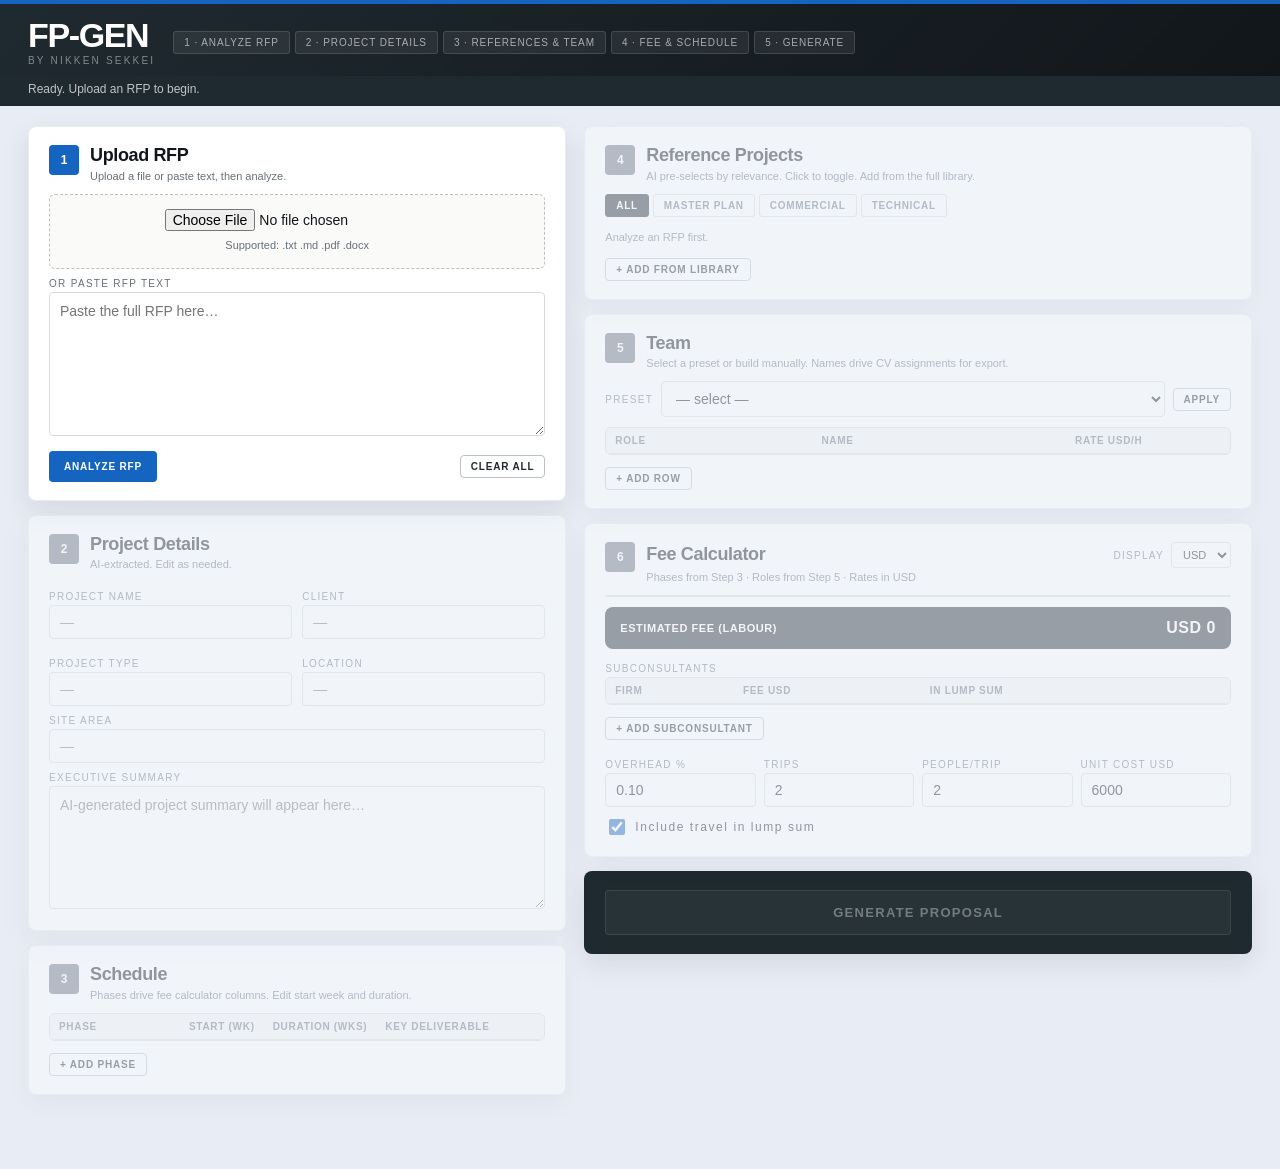
==== commit aac6ca4a: "fix: fee table phase headers vertical, narrow columns to fit without scroll" ====
--- a/fpgen_mvp/app/static/index.html
+++ b/fpgen_mvp/app/static/index.html
@@ -14,7 +14,8 @@
     }
     *,*::before,*::after{box-sizing:border-box}
     html{font-size:14px}
-    html,body{overflow-x:hidden}
+    html{overflow-x:auto}
+    body{overflow-x:auto;min-width:320px}
     body{margin:0;color:var(--ink);font-family:var(--font);background:#e8edf5;min-height:100vh}
     button,input,textarea,select{font:inherit}
     /* Header */
@@ -90,7 +91,8 @@
     .pbar label{margin:0;white-space:nowrap}
     .pbar select{flex:1}
     /* Phase header editable */
-    .phd{display:inline-block;min-width:55px;outline:none}
+    .phd-th{white-space:normal!important;vertical-align:bottom;width:58px;min-width:58px;padding:4px 4px 6px;text-align:center}
+    .phd{writing-mode:vertical-rl;transform:rotate(180deg);display:inline-block;font-size:9px;letter-spacing:.05em;max-height:88px;overflow:hidden;outline:none;text-overflow:ellipsis;text-transform:uppercase;color:var(--muted)}
     .phd:focus{border-bottom:1px dashed var(--accent)}
     /* Proposal link */
     .plink{display:flex;align-items:center;gap:10px;margin-top:12px;padding:10px 14px;background:var(--soft);border-radius:6px;border:1px solid rgba(31,42,48,.1)}
@@ -437,17 +439,17 @@
 /* ---- FEE CALCULATOR ---- */
 function renderFee(){
   var ph=getPhases();
-  var h="<tr><th>Role</th><th>Name</th><th>Rate</th>";
+  var h="<tr><th>Role</th><th>Name</th><th style='min-width:70px'>Rate</th>";
   ph.forEach(function(p,pi){h+="<th class='phd-th'><span class='phd' contenteditable='true' data-pi='"+pi+"'>"+esc(p)+"</span></th>"});
   h+="<th>Total</th></tr>";ge("feeH").innerHTML=h;
   var b="";
   teamRows.forEach(function(r,ri){
     if(!r.hrs)r.hrs={};
     var tot=ph.reduce(function(s,p){return s+num(r.hrs[p]||0)*num(r.rate)},0);
-    b+="<tr><td style='font-size:11px;min-width:110px;white-space:nowrap'>"+esc(r.role||"—")+"</td>"+
-       "<td style='font-size:11px;min-width:130px;white-space:nowrap'>"+esc(r.name||"—")+"</td>"+
-       "<td><input type='number' class='frate' data-ri='"+ri+"' step='5' value='"+num(r.rate)+"' style='max-width:65px'></td>";
-    ph.forEach(function(p){b+="<td><input type='number' step='1' class='fh' data-ri='"+ri+"' data-p='"+esc(p)+"' value='"+(r.hrs[p]||0)+"' style='max-width:68px'></td>"});
+    b+="<tr><td style='font-size:11px;min-width:90px;white-space:nowrap'>"+esc(r.role||"—")+"</td>"+
+       "<td style='font-size:11px;min-width:90px;white-space:nowrap'>"+esc(r.name||"—")+"</td>"+
+       "<td><input type='number' class='frate' data-ri='"+ri+"' step='5' value='"+num(r.rate)+"' style='width:65px'></td>";
+    ph.forEach(function(p){b+="<td style='text-align:center;padding:4px'><input type='number' step='1' class='fh' data-ri='"+ri+"' data-p='"+esc(p)+"' value='"+(r.hrs[p]||0)+"' style='width:50px;text-align:center'></td>"}); 
     b+="<td class='tc' id='rt"+ri+"'>"+fm(tot)+"</td></tr>";
   });
   ge("feeB").innerHTML=b;
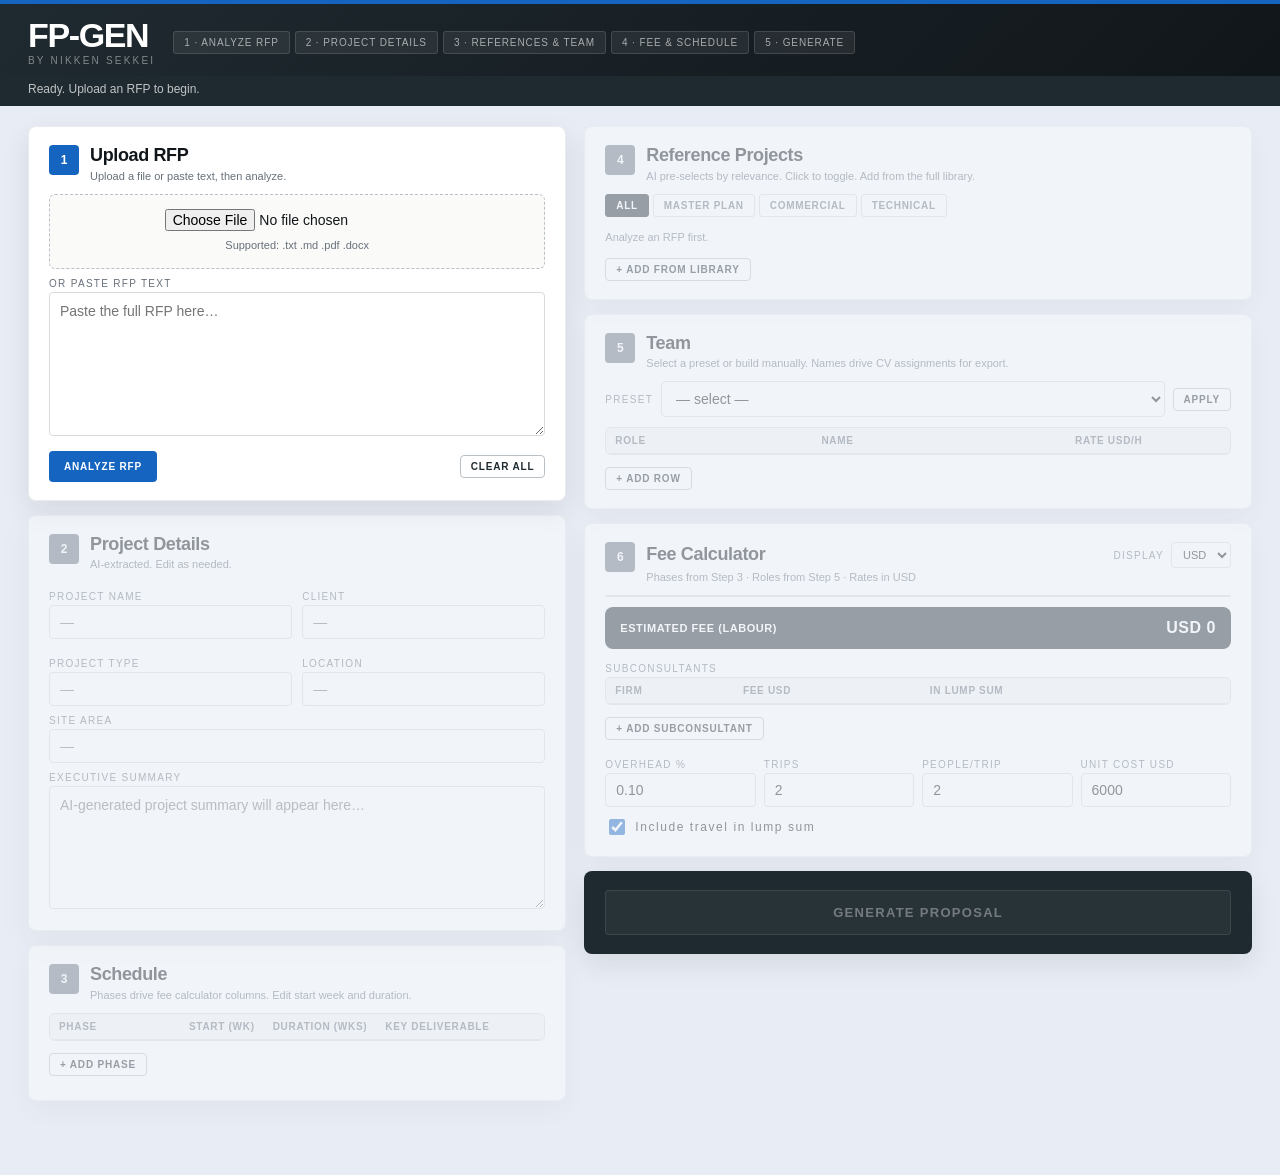
==== commit 8a72daf3: "checkpoint: FP-GEN exaBase current state before PostgreSQL+LLM+auth migration" ====
--- a/fpgen_mvp/app/static/index.html
+++ b/fpgen_mvp/app/static/index.html
@@ -91,8 +91,8 @@
     .pbar label{margin:0;white-space:nowrap}
     .pbar select{flex:1}
     /* Phase header editable */
-    .phd-th{white-space:normal!important;vertical-align:bottom;width:58px;min-width:58px;padding:4px 4px 6px;text-align:center}
-    .phd{writing-mode:vertical-rl;transform:rotate(180deg);display:inline-block;font-size:9px;letter-spacing:.05em;max-height:88px;overflow:hidden;outline:none;text-overflow:ellipsis;text-transform:uppercase;color:var(--muted)}
+    .phd-th{white-space:nowrap;min-width:50px;padding:5px 6px;text-align:center}
+    .phd{display:inline-block;outline:none;font-size:10px;font-weight:700;letter-spacing:.06em;text-transform:uppercase;color:var(--muted);cursor:default}
     .phd:focus{border-bottom:1px dashed var(--accent)}
     /* Proposal link */
     .plink{display:flex;align-items:center;gap:10px;margin-top:12px;padding:10px 14px;background:var(--soft);border-radius:6px;border:1px solid rgba(31,42,48,.1)}
@@ -178,6 +178,7 @@
         </table>
       </div>
       <div class="ar"><button id="addPhBtn" class="bg bsm">+ Add Phase</button></div>
+      <p id="phaseLegend" class="hint" style="font-size:10px;margin-top:6px;line-height:1.6"></p>
     </div>
 
   </section>
@@ -282,6 +283,9 @@
 "use strict";
 var CUR={USD:1,JPY:150,SGD:1.35,AED:3.67,EUR:0.92,GBP:0.79};
 var schRows=[], teamRows=[], selRef={}, allRef=[], personnel=[], presets=[], curType="All";
+var lastEbp={};
+var PHASE_ABBR={"pre-design":"PD","schematic design":"SD","design development":"DD","construction documents":"CD","construction document":"CD","bid phase":"BID","bidding":"BID","bidding & negotiation":"BID","construction administration":"CA","construction admin":"CA","construction":"CA","post-completion":"PC","post completion":"PC","post-design services":"PDS","inception":"INC","feasibility":"FEAS","master plan":"MP","concept design":"CON","concept":"CON","tender":"TEN","planning":"PLN","documentation":"DOC","procurement":"PRO","detailed design":"DD","basic design":"BD","kick-off":"KO","kick off":"KO","site analysis":"SA","design":"DES","technical design":"TD"};
+function abbrevPhase(n){var k=(n||'').toLowerCase().trim();if(PHASE_ABBR[k])return PHASE_ABBR[k];var w=n.trim().split(/[\s\-\/]+/).filter(Boolean);if(w.length===1)return n.slice(0,4).toUpperCase();return w.map(function(x){return x[0].toUpperCase()}).join('')}
 function ge(id){return document.getElementById(id)}
 function num(v){var n=parseFloat(v);return isFinite(n)?n:0}
 function esc(s){return String(s==null?"":s).replace(/&/g,"&amp;").replace(/</g,"&lt;").replace(/>/g,"&gt;").replace(/"/g,"&quot;")}
@@ -306,20 +310,26 @@
   });
 }
 function getPhases(){return schRows.map(function(r){return r.phase}).filter(Boolean)}
+function renderSchAndLegend(){renderSch();updatePhaseLegend()}
+function updatePhaseLegend(){
+  var lg=ge("phaseLegend");if(!lg)return;
+  var pairs=schRows.map(function(r){return r.phase?abbrevPhase(r.phase)+" = "+r.phase:null}).filter(Boolean);
+  lg.textContent=pairs.length?"Abbr: "+pairs.join(" \u00b7 "):"";
+}
 ge("schBody").addEventListener("input",function(e){
   var t=e.target,i=parseInt(t.dataset.i,10);if(!schRows[i])return;
-  if(t.classList.contains("sp")){schRows[i].phase=t.value;syncFeePhases()}
+  if(t.classList.contains("sp")){schRows[i].phase=t.value;syncFeePhases();updatePhaseLegend()}
   if(t.classList.contains("ss"))schRows[i].sw=num(t.value);
   if(t.classList.contains("sd"))schRows[i].dur=num(t.value);
   if(t.classList.contains("sdl"))schRows[i].del=t.value;
 });
 ge("schBody").addEventListener("click",function(e){
   if(!e.target.classList.contains("del-sch"))return;
-  schRows.splice(parseInt(e.target.dataset.i,10),1);renderSch();syncFeePhases();
+  schRows.splice(parseInt(e.target.dataset.i,10),1);renderSch();updatePhaseLegend();syncFeePhases();
 });
 ge("addPhBtn").addEventListener("click",function(){
   var lw=schRows.length?schRows[schRows.length-1].sw+schRows[schRows.length-1].dur:1;
-  schRows.push({phase:"New Phase",sw:lw,dur:2,del:""});renderSch();syncFeePhases();
+  schRows.push({phase:"New Phase",sw:lw,dur:2,del:""});renderSch();updatePhaseLegend();syncFeePhases();
 });
 function syncFeePhases(){
   var ph=getPhases();
@@ -396,7 +406,16 @@
   var ph=getPhases();
   teamRows=prs.assignments.map(function(a){
     var per=personnel.find(function(p){return p.id===a.person_id})||{};
-    var hrs={};ph.forEach(function(p){hrs[p]=0});
+    var hrs={};
+    ph.forEach(function(p){
+      var phData=lastEbp[p]||{};
+      var v=0;
+      Object.keys(phData).forEach(function(k){
+        if(!v&&(k.toLowerCase().indexOf(a.role.toLowerCase())>-1||a.role.toLowerCase().indexOf(k.toLowerCase())>-1))
+          v=parseFloat(phData[k])||0;
+      });
+      hrs[p]=v;
+    });
     return{role:a.role,name:per.name||"",pid:a.person_id,rate:a.rate,hrs:hrs};
   });
   renderTeam();renderFee();unlock(6);
@@ -439,9 +458,9 @@
 /* ---- FEE CALCULATOR ---- */
 function renderFee(){
   var ph=getPhases();
-  var h="<tr><th>Role</th><th>Name</th><th style='min-width:70px'>Rate</th>";
-  ph.forEach(function(p,pi){h+="<th class='phd-th'><span class='phd' contenteditable='true' data-pi='"+pi+"'>"+esc(p)+"</span></th>"});
-  h+="<th>Total</th></tr>";ge("feeH").innerHTML=h;
+  var h="<tr><th>Role</th><th>Name</th><th style='min-width:65px'>Rate</th>";
+  ph.forEach(function(p,pi){h+="<th class='phd-th' title='"+esc(p)+"'><span class='phd' data-pi='"+pi+"'>"+esc(abbrevPhase(p))+"</span></th>"});
+  h+="<th style='min-width:80px'>Total</th></tr>";ge("feeH").innerHTML=h;
   var b="";
   teamRows.forEach(function(r,ri){
     if(!r.hrs)r.hrs={};
@@ -560,6 +579,7 @@
 
   /* Schedule */
   var fee=p.fee||{},ebp=fee.effortByPhase||{},phases=Object.keys(ebp);
+  lastEbp=ebp;
   var totalWks=(p.schedule&&p.schedule.totalWeeks)||16;
   if(phases.length){
     var sw=1;
@@ -570,7 +590,7 @@
     var ms=p.schedule.milestones,sw=1,dd=Math.max(1,Math.round(totalWks/ms.length));
     schRows=ms.map(function(m){var row={phase:m,sw:sw,dur:dd,del:""};sw+=dd;return row});
   }
-  renderSch();
+  renderSch();updatePhaseLegend();
 
   /* Team from fee.rates + personnel */
   var rates=fee.rates||{};
@@ -648,7 +668,7 @@
   ge("rfpFile").value="";ge("rfpText").value="";ge("fm").textContent="Supported: .txt .md .pdf .docx";
   ["projName","clientName","projType","location","siteArea","summary"].forEach(function(id){ge(id).value=""});
   schRows=[];teamRows=[];selRef={};
-  renderSch();renderTeam();renderFee();renderRef();
+  renderSch();updatePhaseLegend();renderTeam();renderFee();renderRef();
   ge("subRows").innerHTML="";
   [2,3,4,5,6].forEach(function(n){var e=ge("sc"+n);if(e)e.classList.add("locked")});
   ge("genBtn").disabled=true;ge("plinkWrap").style.display="none";
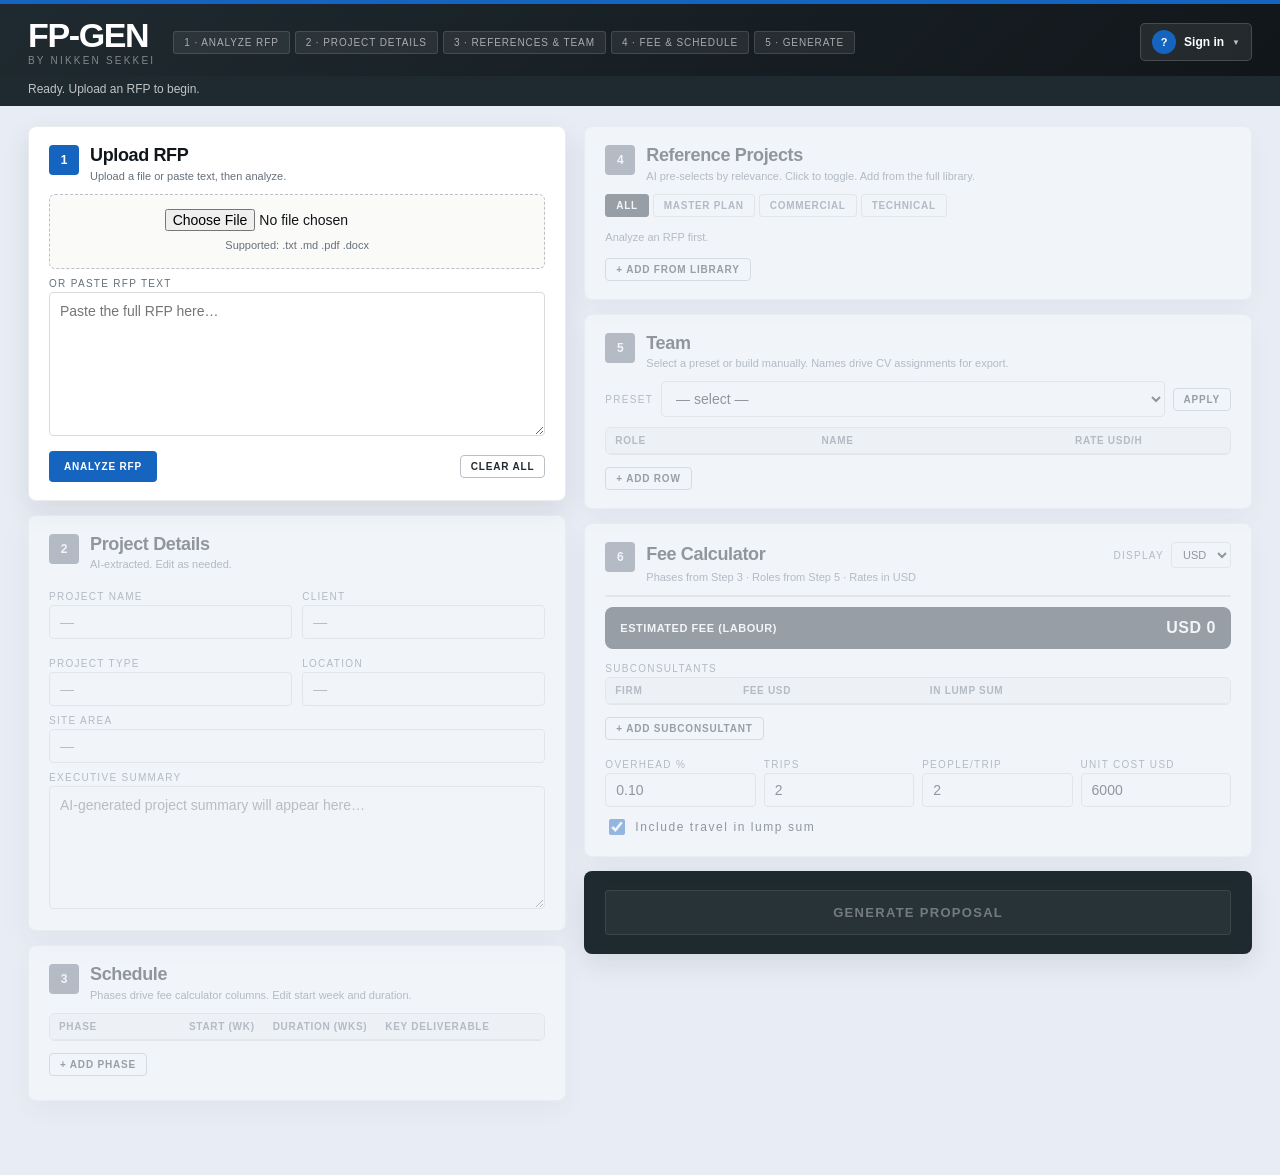
==== commit 96892dfe: "chore(backup): checkpoint before Phase 1 (C+) regeneration work Snapshot of current UI/auth/main cha" ====
--- a/fpgen_mvp/app/static/index.html
+++ b/fpgen_mvp/app/static/index.html
@@ -1,686 +1,1495 @@
 <!doctype html>
 <html lang="en">
+
 <head>
   <meta charset="utf-8">
   <meta name="viewport" content="width=device-width, initial-scale=1">
   <title>FP-GEN | Fee Proposal Generator — Nikken Sekkei</title>
   <style>
     :root {
-      --accent:#1565c0; --accent-dark:#1f2a30; --bg:#f2f3ef; --ink:#11161a;
-      --soft:#ece6e0; --muted:#66707a; --line:#d8dcd8; --line2:#b9c0c6;
-      --panel:rgba(255,255,255,0.97); --card:#fafaf8;
-      --shadow:0 10px 28px rgba(17,22,26,0.09); --r:8px;
-      --font:"Century Gothic","Avenir Next","Helvetica Neue",sans-serif;
-    }
-    *,*::before,*::after{box-sizing:border-box}
-    html{font-size:14px}
-    html{overflow-x:auto}
-    body{overflow-x:auto;min-width:320px}
-    body{margin:0;color:var(--ink);font-family:var(--font);background:#e8edf5;min-height:100vh}
-    button,input,textarea,select{font:inherit}
+      --accent: #1565c0;
+      --accent-dark: #1f2a30;
+      --bg: #f2f3ef;
+      --ink: #11161a;
+      --soft: #ece6e0;
+      --muted: #66707a;
+      --line: #d8dcd8;
+      --line2: #b9c0c6;
+      --panel: rgba(255, 255, 255, 0.97);
+      --card: #fafaf8;
+      --shadow: 0 10px 28px rgba(17, 22, 26, 0.09);
+      --r: 8px;
+      --font: "Century Gothic", "Avenir Next", "Helvetica Neue", sans-serif;
+    }
+
+    *,
+    *::before,
+    *::after {
+      box-sizing: border-box
+    }
+
+    html {
+      font-size: 14px
+    }
+
+    html {
+      overflow-x: auto
+    }
+
+    body {
+      overflow-x: auto;
+      min-width: 320px
+    }
+
+    body {
+      margin: 0;
+      color: var(--ink);
+      font-family: var(--font);
+      background: #e8edf5;
+      min-height: 100vh
+    }
+
+    button,
+    input,
+    textarea,
+    select {
+      font: inherit
+    }
+
     /* Header */
-    .hdr{position:sticky;top:0;z-index:100;width:100%;border-top:4px solid var(--accent);background:linear-gradient(135deg,var(--accent-dark) 0%,#11161a 100%);color:#fff}
-    .hdr-in{max-width:1600px;margin:0 auto;padding:14px 28px 10px;display:flex;align-items:center;gap:18px;flex-wrap:wrap}
-    .wm{font-size:34px;font-weight:700;letter-spacing:-.04em;text-transform:uppercase;line-height:1}
-    .wm-sub{font-size:10px;letter-spacing:.22em;text-transform:uppercase;color:rgba(255,255,255,.45);margin-top:3px}
-    .pills{display:flex;gap:5px;flex-wrap:wrap;flex:1}
-    .pill{padding:5px 10px;background:rgba(255,255,255,.07);border:1px solid rgba(255,255,255,.13);border-radius:3px;font-size:10px;letter-spacing:.09em;text-transform:uppercase;color:rgba(255,255,255,.6)}
-    .pill.done{background:rgba(21,101,192,.5);border-color:rgba(21,101,192,.8);color:#fff}
+    .hdr {
+      position: sticky;
+      top: 0;
+      z-index: 100;
+      width: 100%;
+      border-top: 4px solid var(--accent);
+      background: linear-gradient(135deg, var(--accent-dark) 0%, #11161a 100%);
+      color: #fff
+    }
+
+    .hdr-in {
+      max-width: 1600px;
+      margin: 0 auto;
+      padding: 14px 28px 10px;
+      display: flex;
+      align-items: center;
+      gap: 18px;
+      flex-wrap: wrap
+    }
+
+    .wm {
+      font-size: 34px;
+      font-weight: 700;
+      letter-spacing: -.04em;
+      text-transform: uppercase;
+      line-height: 1
+    }
+
+    .wm-sub {
+      font-size: 10px;
+      letter-spacing: .22em;
+      text-transform: uppercase;
+      color: rgba(255, 255, 255, .45);
+      margin-top: 3px
+    }
+
+    .pills {
+      display: flex;
+      gap: 5px;
+      flex-wrap: wrap;
+      flex: 1
+    }
+
+    .pill {
+      padding: 5px 10px;
+      background: rgba(255, 255, 255, .07);
+      border: 1px solid rgba(255, 255, 255, .13);
+      border-radius: 3px;
+      font-size: 10px;
+      letter-spacing: .09em;
+      text-transform: uppercase;
+      color: rgba(255, 255, 255, .6)
+    }
+
+    .pill.done {
+      background: rgba(21, 101, 192, .5);
+      border-color: rgba(21, 101, 192, .8);
+      color: #fff
+    }
+
+    /* Top-right account menu */
+    .menu {
+      position: relative;
+      flex: 0 0 auto
+    }
+
+    .menu-btn {
+      display: flex;
+      align-items: center;
+      gap: 8px;
+      padding: 6px 11px;
+      background: rgba(255, 255, 255, .08);
+      border: 1px solid rgba(255, 255, 255, .16);
+      border-radius: 5px;
+      color: #fff;
+      cursor: pointer;
+      text-transform: none;
+      letter-spacing: 0;
+      font-size: 12px;
+      font-weight: 600
+    }
+
+    .menu-btn:hover:not(:disabled) {
+      background: rgba(255, 255, 255, .15);
+      transform: none
+    }
+
+    .menu-btn .avatar {
+      width: 24px;
+      height: 24px;
+      border-radius: 50%;
+      background: var(--accent);
+      display: grid;
+      place-items: center;
+      font-size: 11px;
+      font-weight: 700
+    }
+
+    .menu-btn .caret {
+      font-size: 8px;
+      opacity: .7
+    }
+
+    .menu-pop {
+      position: absolute;
+      top: calc(100% + 8px);
+      right: 0;
+      min-width: 236px;
+      background: #fff;
+      color: var(--ink);
+      border: 1px solid var(--line);
+      border-radius: 8px;
+      box-shadow: 0 16px 40px rgba(0, 0, 0, .28);
+      padding: 6px;
+      z-index: 200;
+      display: none
+    }
+
+    .menu-pop.open {
+      display: block
+    }
+
+    .menu-id {
+      padding: 9px 11px;
+      border-bottom: 1px solid var(--line);
+      margin-bottom: 6px
+    }
+
+    .menu-id .mu {
+      font-size: 13px;
+      font-weight: 700;
+      word-break: break-all;
+      color: var(--ink)
+    }
+
+    .menu-id .mg {
+      font-size: 11px;
+      color: var(--muted);
+      margin-top: 3px
+    }
+
+    .menu-item {
+      display: flex;
+      align-items: center;
+      gap: 9px;
+      width: 100%;
+      text-align: left;
+      padding: 9px 11px;
+      border-radius: 5px;
+      background: none;
+      border: none;
+      color: var(--ink);
+      font-size: 12px;
+      font-weight: 600;
+      text-transform: none;
+      letter-spacing: 0;
+      cursor: pointer;
+      text-decoration: none
+    }
+
+    .menu-item:hover {
+      background: var(--soft);
+      transform: none
+    }
+
+    .menu-item.hidden {
+      display: none
+    }
+
+    .menu-sep {
+      height: 1px;
+      background: var(--line);
+      margin: 6px 4px
+    }
+
     /* Status */
-    .status{background:var(--accent-dark);color:rgba(255,255,255,.72);font-size:12px;padding:0;min-height:30px}
-    .status-in{max-width:1600px;margin:0 auto;padding:6px 28px}
+    .status {
+      background: var(--accent-dark);
+      color: rgba(255, 255, 255, .72);
+      font-size: 12px;
+      padding: 0;
+      min-height: 30px
+    }
+
+    .status-in {
+      max-width: 1600px;
+      margin: 0 auto;
+      padding: 6px 28px
+    }
+
     /* Layout */
-    .wrap{max-width:1600px;margin:0 auto;padding:20px 28px 60px;display:grid;grid-template-columns:44fr 56fr;gap:18px;align-items:start;background:#e8edf5}
+    .wrap {
+      max-width: 1600px;
+      margin: 0 auto;
+      padding: 20px 28px 60px;
+      display: grid;
+      grid-template-columns: 44fr 56fr;
+      gap: 18px;
+      align-items: start;
+      background: #e8edf5
+    }
+
     /* Cards */
-    .card{background:var(--panel);border:1px solid rgba(31,42,48,.09);border-radius:var(--r);padding:18px 20px;box-shadow:var(--shadow);margin-bottom:14px}
-    .card.locked{opacity:.4;pointer-events:none}
-    .card.locked .sn{background:var(--muted)}
-    .sh{display:flex;gap:11px;align-items:flex-start;margin-bottom:12px}
-    .sn{width:30px;height:30px;border-radius:4px;display:grid;place-items:center;background:var(--accent);color:#fff;font-size:12px;font-weight:700;flex:0 0 auto}
-    .sh h2{margin:0;font-size:18px;letter-spacing:-.02em;line-height:1.2}
-    .sh p{margin:3px 0 0;font-size:11px;color:var(--muted)}
+    .card {
+      background: var(--panel);
+      border: 1px solid rgba(31, 42, 48, .09);
+      border-radius: var(--r);
+      padding: 18px 20px;
+      box-shadow: var(--shadow);
+      margin-bottom: 14px
+    }
+
+    .card.locked {
+      opacity: .4;
+      pointer-events: none
+    }
+
+    .card.locked .sn {
+      background: var(--muted)
+    }
+
+    .sh {
+      display: flex;
+      gap: 11px;
+      align-items: flex-start;
+      margin-bottom: 12px
+    }
+
+    .sn {
+      width: 30px;
+      height: 30px;
+      border-radius: 4px;
+      display: grid;
+      place-items: center;
+      background: var(--accent);
+      color: #fff;
+      font-size: 12px;
+      font-weight: 700;
+      flex: 0 0 auto
+    }
+
+    .sh h2 {
+      margin: 0;
+      font-size: 18px;
+      letter-spacing: -.02em;
+      line-height: 1.2
+    }
+
+    .sh p {
+      margin: 3px 0 0;
+      font-size: 11px;
+      color: var(--muted)
+    }
+
     /* Form */
-    label{display:block;margin:9px 0 3px;color:var(--muted);font-size:10px;text-transform:uppercase;letter-spacing:.13em}
-    .hint{color:var(--muted);font-size:11px;line-height:1.45;margin:3px 0 0}
-    input[type=text],input[type=number],input:not([type]),textarea,select{width:100%;border:1px solid var(--line);border-radius:4px;padding:8px 10px;background:#fff;color:var(--ink)}
-    textarea{resize:vertical;line-height:1.5}
-    input:focus,textarea:focus,select:focus{outline:none;border-color:var(--accent);box-shadow:0 0 0 3px rgba(21,101,192,.13)}
-    .g2{display:grid;grid-template-columns:1fr 1fr;gap:10px}
-    .g3{display:grid;grid-template-columns:1fr 1fr 1fr;gap:10px}
-    .g4{display:grid;grid-template-columns:repeat(4,1fr);gap:8px;margin-top:10px}
-    .filebox{border:1px dashed var(--line2);border-radius:6px;background:var(--card);padding:14px;text-align:center}
-    .filebox input{border:none;padding:0;background:none;width:auto}
+    label {
+      display: block;
+      margin: 9px 0 3px;
+      color: var(--muted);
+      font-size: 10px;
+      text-transform: uppercase;
+      letter-spacing: .13em
+    }
+
+    .hint {
+      color: var(--muted);
+      font-size: 11px;
+      line-height: 1.45;
+      margin: 3px 0 0
+    }
+
+    input[type=text],
+    input[type=number],
+    input:not([type]),
+    textarea,
+    select {
+      width: 100%;
+      border: 1px solid var(--line);
+      border-radius: 4px;
+      padding: 8px 10px;
+      background: #fff;
+      color: var(--ink)
+    }
+
+    textarea {
+      resize: vertical;
+      line-height: 1.5
+    }
+
+    input:focus,
+    textarea:focus,
+    select:focus {
+      outline: none;
+      border-color: var(--accent);
+      box-shadow: 0 0 0 3px rgba(21, 101, 192, .13)
+    }
+
+    .g2 {
+      display: grid;
+      grid-template-columns: 1fr 1fr;
+      gap: 10px
+    }
+
+    .g3 {
+      display: grid;
+      grid-template-columns: 1fr 1fr 1fr;
+      gap: 10px
+    }
+
+    .g4 {
+      display: grid;
+      grid-template-columns: repeat(4, 1fr);
+      gap: 8px;
+      margin-top: 10px
+    }
+
+    .filebox {
+      border: 1px dashed var(--line2);
+      border-radius: 6px;
+      background: var(--card);
+      padding: 14px;
+      text-align: center
+    }
+
+    .filebox input {
+      border: none;
+      padding: 0;
+      background: none;
+      width: auto
+    }
+
     /* Buttons */
-    button{border:1px solid transparent;border-radius:4px;padding:9px 14px;cursor:pointer;transition:transform 90ms,background 90ms;text-transform:uppercase;letter-spacing:.08em;font-size:10px;font-weight:700;white-space:nowrap}
-    button:hover:not(:disabled){transform:translateY(-1px)}
-    button:disabled{cursor:not-allowed;opacity:.38}
-    .bp{background:var(--accent);color:#fff}
-    .bs{background:var(--accent-dark);color:#fff}
-    .bg{background:#fff;color:var(--accent-dark);border-color:var(--line2)}
-    .bsm{padding:5px 10px;font-size:10px}
-    .bgen{width:100%;padding:14px;font-size:13px;letter-spacing:.1em}
-    .ar{display:flex;flex-wrap:wrap;gap:7px;margin-top:12px;align-items:center}
+    button {
+      border: 1px solid transparent;
+      border-radius: 4px;
+      padding: 9px 14px;
+      cursor: pointer;
+      transition: transform 90ms, background 90ms;
+      text-transform: uppercase;
+      letter-spacing: .08em;
+      font-size: 10px;
+      font-weight: 700;
+      white-space: nowrap
+    }
+
+    button:hover:not(:disabled) {
+      transform: translateY(-1px)
+    }
+
+    button:disabled {
+      cursor: not-allowed;
+      opacity: .38
+    }
+
+    .bp {
+      background: var(--accent);
+      color: #fff
+    }
+
+    .bs {
+      background: var(--accent-dark);
+      color: #fff
+    }
+
+    .bg {
+      background: #fff;
+      color: var(--accent-dark);
+      border-color: var(--line2)
+    }
+
+    .bsm {
+      padding: 5px 10px;
+      font-size: 10px
+    }
+
+    .bgen {
+      width: 100%;
+      padding: 14px;
+      font-size: 13px;
+      letter-spacing: .1em
+    }
+
+    .ar {
+      display: flex;
+      flex-wrap: wrap;
+      gap: 7px;
+      margin-top: 12px;
+      align-items: center
+    }
+
     /* Tables */
-    .tw{overflow-x:auto;border:1px solid var(--line);border-radius:6px;background:var(--card)}
-    table{width:100%;border-collapse:collapse}
-    th,td{padding:7px 9px;border-bottom:1px solid rgba(216,220,216,.8);vertical-align:middle}
-    th{font-size:10px;letter-spacing:.07em;text-transform:uppercase;color:var(--muted);text-align:left;background:rgba(242,243,239,.5);white-space:nowrap}
-    td input[type=text],td input[type=number],td input:not([type]){padding:5px 7px;font-size:12px}
-    td select{padding:5px 7px;font-size:12px}
-    tfoot td{font-weight:700;font-size:11px;background:rgba(31,42,48,.03)}
-    .tc{font-weight:700;color:var(--accent-dark);white-space:nowrap}
-    .xb{width:20px;height:20px;border-radius:50%;background:rgba(21,101,192,.12);color:var(--accent);font-size:10px;font-weight:700;cursor:pointer;border:none;padding:0;letter-spacing:0;text-transform:none;line-height:1}
-    .xb:hover{background:var(--accent);color:#fff}
+    .tw {
+      overflow-x: auto;
+      border: 1px solid var(--line);
+      border-radius: 6px;
+      background: var(--card)
+    }
+
+    table {
+      width: 100%;
+      border-collapse: collapse
+    }
+
+    th,
+    td {
+      padding: 7px 9px;
+      border-bottom: 1px solid rgba(216, 220, 216, .8);
+      vertical-align: middle
+    }
+
+    th {
+      font-size: 10px;
+      letter-spacing: .07em;
+      text-transform: uppercase;
+      color: var(--muted);
+      text-align: left;
+      background: rgba(242, 243, 239, .5);
+      white-space: nowrap
+    }
+
+    td input[type=text],
+    td input[type=number],
+    td input:not([type]) {
+      padding: 5px 7px;
+      font-size: 12px
+    }
+
+    td select {
+      padding: 5px 7px;
+      font-size: 12px
+    }
+
+    tfoot td {
+      font-weight: 700;
+      font-size: 11px;
+      background: rgba(31, 42, 48, .03)
+    }
+
+    .tc {
+      font-weight: 700;
+      color: var(--accent-dark);
+      white-space: nowrap
+    }
+
+    .xb {
+      width: 20px;
+      height: 20px;
+      border-radius: 50%;
+      background: rgba(21, 101, 192, .12);
+      color: var(--accent);
+      font-size: 10px;
+      font-weight: 700;
+      cursor: pointer;
+      border: none;
+      padding: 0;
+      letter-spacing: 0;
+      text-transform: none;
+      line-height: 1
+    }
+
+    .xb:hover {
+      background: var(--accent);
+      color: #fff
+    }
+
     /* Grand total */
-    .gtbar{display:flex;justify-content:space-between;align-items:center;padding:12px 15px;margin-top:10px;background:var(--accent-dark);color:#fff;border-radius:var(--r);font-weight:700;letter-spacing:.05em;text-transform:uppercase;font-size:11px}
-    #gtDisp{font-size:16px}
+    .gtbar {
+      display: flex;
+      justify-content: space-between;
+      align-items: center;
+      padding: 12px 15px;
+      margin-top: 10px;
+      background: var(--accent-dark);
+      color: #fff;
+      border-radius: var(--r);
+      font-weight: 700;
+      letter-spacing: .05em;
+      text-transform: uppercase;
+      font-size: 11px
+    }
+
+    #gtDisp {
+      font-size: 16px
+    }
+
     /* Reference projects */
-    .type-tabs{display:flex;gap:4px;flex-wrap:wrap;margin-bottom:10px}
-    .ttab{padding:5px 10px;border-radius:3px;border:1px solid var(--line);background:#fff;color:var(--muted);font-size:10px;font-weight:700;text-transform:uppercase;letter-spacing:.07em;cursor:pointer}
-    .ttab.active{background:var(--accent-dark);color:#fff;border-color:var(--accent-dark)}
-    .refgrid{display:grid;grid-template-columns:1fr 1fr;gap:7px;max-height:320px;overflow-y:auto;padding-right:2px}
-    .rc{border:1px solid var(--line);border-radius:5px;background:var(--card);padding:9px 10px;cursor:pointer;transition:border-color 100ms}
-    .rc.sel{border-color:var(--accent);background:#f0f5ff}
-    .rc-h{display:flex;gap:7px;align-items:flex-start}
-    .rc-chk{width:14px;height:14px;accent-color:var(--accent);flex:0 0 auto;margin-top:2px}
-    .rc-n{font-size:11px;font-weight:700;line-height:1.3}
-    .rc-m{font-size:10px;color:var(--muted);margin-top:2px}
-    .rbadge{display:inline-block;padding:1px 6px;border-radius:8px;background:var(--soft);color:var(--accent-dark);font-size:9px;font-weight:700;text-transform:uppercase;letter-spacing:.05em;margin-bottom:2px}
+    .type-tabs {
+      display: flex;
+      gap: 4px;
+      flex-wrap: wrap;
+      margin-bottom: 10px
+    }
+
+    .ttab {
+      padding: 5px 10px;
+      border-radius: 3px;
+      border: 1px solid var(--line);
+      background: #fff;
+      color: var(--muted);
+      font-size: 10px;
+      font-weight: 700;
+      text-transform: uppercase;
+      letter-spacing: .07em;
+      cursor: pointer
+    }
+
+    .ttab.active {
+      background: var(--accent-dark);
+      color: #fff;
+      border-color: var(--accent-dark)
+    }
+
+    .refgrid {
+      display: grid;
+      grid-template-columns: 1fr 1fr;
+      gap: 7px;
+      max-height: 320px;
+      overflow-y: auto;
+      padding-right: 2px
+    }
+
+    .rc {
+      border: 1px solid var(--line);
+      border-radius: 5px;
+      background: var(--card);
+      padding: 9px 10px;
+      cursor: pointer;
+      transition: border-color 100ms
+    }
+
+    .rc.sel {
+      border-color: var(--accent);
+      background: #f0f5ff
+    }
+
+    .rc-h {
+      display: flex;
+      gap: 7px;
+      align-items: flex-start
+    }
+
+    .rc-chk {
+      width: 14px;
+      height: 14px;
+      accent-color: var(--accent);
+      flex: 0 0 auto;
+      margin-top: 2px
+    }
+
+    .rc-n {
+      font-size: 11px;
+      font-weight: 700;
+      line-height: 1.3
+    }
+
+    .rc-m {
+      font-size: 10px;
+      color: var(--muted);
+      margin-top: 2px
+    }
+
+    .rbadge {
+      display: inline-block;
+      padding: 1px 6px;
+      border-radius: 8px;
+      background: var(--soft);
+      color: var(--accent-dark);
+      font-size: 9px;
+      font-weight: 700;
+      text-transform: uppercase;
+      letter-spacing: .05em;
+      margin-bottom: 2px
+    }
+
     /* Team */
-    .pbar{display:flex;gap:8px;align-items:center;margin-bottom:10px}
-    .pbar label{margin:0;white-space:nowrap}
-    .pbar select{flex:1}
+    .pbar {
+      display: flex;
+      gap: 8px;
+      align-items: center;
+      margin-bottom: 10px
+    }
+
+    .pbar label {
+      margin: 0;
+      white-space: nowrap
+    }
+
+    .pbar select {
+      flex: 1
+    }
+
     /* Phase header editable */
-    .phd-th{white-space:nowrap;min-width:50px;padding:5px 6px;text-align:center}
-    .phd{display:inline-block;outline:none;font-size:10px;font-weight:700;letter-spacing:.06em;text-transform:uppercase;color:var(--muted);cursor:default}
-    .phd:focus{border-bottom:1px dashed var(--accent)}
+    .phd-th {
+      white-space: nowrap;
+      min-width: 50px;
+      padding: 5px 6px;
+      text-align: center
+    }
+
+    .phd {
+      display: inline-block;
+      outline: none;
+      font-size: 10px;
+      font-weight: 700;
+      letter-spacing: .06em;
+      text-transform: uppercase;
+      color: var(--muted);
+      cursor: default
+    }
+
+    .phd:focus {
+      border-bottom: 1px dashed var(--accent)
+    }
+
     /* Proposal link */
-    .plink{display:flex;align-items:center;gap:10px;margin-top:12px;padding:10px 14px;background:var(--soft);border-radius:6px;border:1px solid rgba(31,42,48,.1)}
-    .plink a{color:var(--accent-dark);font-weight:700;font-size:12px;text-decoration:none}
-    .plink a:hover{text-decoration:underline}
+    .plink {
+      display: flex;
+      align-items: center;
+      gap: 10px;
+      margin-top: 12px;
+      padding: 10px 14px;
+      background: var(--soft);
+      border-radius: 6px;
+      border: 1px solid rgba(31, 42, 48, .1)
+    }
+
+    .plink a {
+      color: var(--accent-dark);
+      font-weight: 700;
+      font-size: 12px;
+      text-decoration: none
+    }
+
+    .plink a:hover {
+      text-decoration: underline
+    }
+
     /* Dialog */
-    dialog{border:none;border-radius:var(--r);padding:0;max-width:620px;width:90vw;max-height:82vh;box-shadow:0 20px 56px rgba(0,0,0,.22)}
-    dialog::backdrop{background:rgba(17,22,26,.5)}
-    .dlg-h{padding:16px 18px;border-bottom:1px solid var(--line);display:flex;justify-content:space-between;align-items:center}
-    .dlg-h h3{margin:0;font-size:15px}
-    .dlg-b{padding:14px 18px;overflow-y:auto;max-height:calc(82vh - 110px)}
-    .dlg-f{padding:12px 18px;border-top:1px solid var(--line);display:flex;justify-content:flex-end;gap:7px}
-    .dlg-s{width:100%;padding:7px 10px;border:1px solid var(--line);border-radius:4px;margin-bottom:10px;font:inherit}
-    .librow{display:flex;align-items:flex-start;gap:8px;padding:8px 0;border-bottom:1px solid rgba(216,220,216,.5)}
-    .librow input{margin-top:2px;accent-color:var(--accent);flex:0 0 auto}
+    dialog {
+      border: none;
+      border-radius: var(--r);
+      padding: 0;
+      max-width: 620px;
+      width: 90vw;
+      max-height: 82vh;
+      box-shadow: 0 20px 56px rgba(0, 0, 0, .22)
+    }
+
+    dialog::backdrop {
+      background: rgba(17, 22, 26, .5)
+    }
+
+    .dlg-h {
+      padding: 16px 18px;
+      border-bottom: 1px solid var(--line);
+      display: flex;
+      justify-content: space-between;
+      align-items: center
+    }
+
+    .dlg-h h3 {
+      margin: 0;
+      font-size: 15px
+    }
+
+    .dlg-b {
+      padding: 14px 18px;
+      overflow-y: auto;
+      max-height: calc(82vh - 110px)
+    }
+
+    .dlg-f {
+      padding: 12px 18px;
+      border-top: 1px solid var(--line);
+      display: flex;
+      justify-content: flex-end;
+      gap: 7px
+    }
+
+    .dlg-s {
+      width: 100%;
+      padding: 7px 10px;
+      border: 1px solid var(--line);
+      border-radius: 4px;
+      margin-bottom: 10px;
+      font: inherit
+    }
+
+    .librow {
+      display: flex;
+      align-items: flex-start;
+      gap: 8px;
+      padding: 8px 0;
+      border-bottom: 1px solid rgba(216, 220, 216, .5)
+    }
+
+    .librow input {
+      margin-top: 2px;
+      accent-color: var(--accent);
+      flex: 0 0 auto
+    }
+
     /* Print */
-    @media print{.hdr,.status,.left-col,.ar,.type-tabs,.pbar,.bgen,.plink,.dlg-h{display:none!important}.wrap{display:block}.card{box-shadow:none;border:none;padding:6px 0}}
-    @media(max-width:1100px){.wrap{grid-template-columns:1fr}.g2{grid-template-columns:1fr}.refgrid{grid-template-columns:1fr}}
+    @media print {
+
+      .hdr,
+      .status,
+      .left-col,
+      .ar,
+      .type-tabs,
+      .pbar,
+      .bgen,
+      .plink,
+      .dlg-h {
+        display: none !important
+      }
+
+      .wrap {
+        display: block
+      }
+
+      .card {
+        box-shadow: none;
+        border: none;
+        padding: 6px 0
+      }
+    }
+
+    @media(max-width:1100px) {
+      .wrap {
+        grid-template-columns: 1fr
+      }
+
+      .g2 {
+        grid-template-columns: 1fr
+      }
+
+      .refgrid {
+        grid-template-columns: 1fr
+      }
+    }
   </style>
 </head>
+
 <body>
-<header class="hdr">
-  <div class="hdr-in">
-    <div><div class="wm">FP-GEN</div><div class="wm-sub">by Nikken Sekkei</div></div>
-    <div class="pills">
-      <span class="pill" id="pl1">1 · Analyze RFP</span>
-      <span class="pill" id="pl2">2 · Project Details</span>
-      <span class="pill" id="pl3">3 · References &amp; Team</span>
-      <span class="pill" id="pl4">4 · Fee &amp; Schedule</span>
-      <span class="pill" id="pl5">5 · Generate</span>
-    </div>
-  </div>
-</header>
-<div class="status"><div class="status-in" id="sb">Ready. Upload an RFP to begin.</div></div>
-
-<div class="wrap">
-  <!-- LEFT COLUMN -->
-  <section class="left-col">
-
-    <!-- Step 1: Upload RFP -->
-    <div class="card" id="sc1">
-      <div class="sh"><div class="sn">1</div><div><h2>Upload RFP</h2><p>Upload a file or paste text, then analyze.</p></div></div>
-      <div class="filebox">
-        <input id="rfpFile" type="file" accept=".txt,.md,.json,.pdf,.docx">
-        <p id="fm" class="hint" style="margin-top:7px">Supported: .txt .md .pdf .docx</p>
+  <header class="hdr">
+    <div class="hdr-in">
+      <div>
+        <div class="wm">FP-GEN</div>
+        <div class="wm-sub">by Nikken Sekkei</div>
       </div>
-      <label>Or paste RFP text</label>
-      <textarea id="rfpText" rows="6" placeholder="Paste the full RFP here…"></textarea>
-      <div class="ar">
-        <button id="analyzeBtn" class="bp">Analyze RFP</button>
-        <button id="clearBtn" class="bg bsm" style="margin-left:auto">Clear All</button>
+      <div class="pills">
+        <span class="pill" id="pl1">1 · Analyze RFP</span>
+        <span class="pill" id="pl2">2 · Project Details</span>
+        <span class="pill" id="pl3">3 · References &amp; Team</span>
+        <span class="pill" id="pl4">4 · Fee &amp; Schedule</span>
+        <span class="pill" id="pl5">5 · Generate</span>
+      </div>
+      <div class="menu" id="acctMenu">
+        <button class="menu-btn" id="acctBtn" type="button" aria-haspopup="true" aria-expanded="false">
+          <span class="avatar" id="acctAvatar">?</span>
+          <span id="acctName">Sign in</span>
+          <span class="caret">&#9660;</span>
+        </button>
+        <div class="menu-pop" id="acctPop" role="menu">
+          <div class="menu-id">
+            <div class="mu" id="acctUser">Not signed in</div>
+            <div class="mg" id="acctGroups"></div>
+          </div>
+          <a class="menu-item hidden" id="acctAdmin" href="/admin/" role="menuitem">&#9881;&nbsp; Admin / Setup</a>
+          <div class="menu-sep"></div>
+          <a class="menu-item" id="acctSignout" href="/oauth2/sign_out" role="menuitem">&#9099;&nbsp; Sign out</a>
+        </div>
       </div>
     </div>
-
-    <!-- Step 2: Project Details -->
-    <div class="card locked" id="sc2">
-      <div class="sh"><div class="sn">2</div><div><h2>Project Details</h2><p>AI-extracted. Edit as needed.</p></div></div>
-      <div class="g2">
-        <div><label>Project Name</label><input id="projName" type="text" placeholder="—"></div>
-        <div><label>Client</label><input id="clientName" type="text" placeholder="—"></div>
-        <div><label>Project Type</label><input id="projType" type="text" placeholder="—"></div>
-        <div><label>Location</label><input id="location" type="text" placeholder="—"></div>
+  </header>
+  <div class="status">
+    <div class="status-in" id="sb">Ready. Upload an RFP to begin.</div>
+  </div>
+
+  <div class="wrap">
+    <!-- LEFT COLUMN -->
+    <section class="left-col">
+
+      <!-- Step 1: Upload RFP -->
+      <div class="card" id="sc1">
+        <div class="sh">
+          <div class="sn">1</div>
+          <div>
+            <h2>Upload RFP</h2>
+            <p>Upload a file or paste text, then analyze.</p>
+          </div>
+        </div>
+        <div class="filebox">
+          <input id="rfpFile" type="file" accept=".txt,.md,.json,.pdf,.docx">
+          <p id="fm" class="hint" style="margin-top:7px">Supported: .txt .md .pdf .docx</p>
+        </div>
+        <label>Or paste RFP text</label>
+        <textarea id="rfpText" rows="6" placeholder="Paste the full RFP here…"></textarea>
+        <div class="ar">
+          <button id="analyzeBtn" class="bp">Analyze RFP</button>
+          <button id="clearBtn" class="bg bsm" style="margin-left:auto">Clear All</button>
+        </div>
       </div>
-      <label>Site Area</label>
-      <input id="siteArea" type="text" placeholder="—">
-      <label>Executive Summary</label>
-      <textarea id="summary" rows="5" placeholder="AI-generated project summary will appear here…"></textarea>
+
+      <!-- Step 2: Project Details -->
+      <div class="card locked" id="sc2">
+        <div class="sh">
+          <div class="sn">2</div>
+          <div>
+            <h2>Project Details</h2>
+            <p>AI-extracted. Edit as needed.</p>
+          </div>
+        </div>
+        <div class="g2">
+          <div><label>Project Name</label><input id="projName" type="text" placeholder="—"></div>
+          <div><label>Client</label><input id="clientName" type="text" placeholder="—"></div>
+          <div><label>Project Type</label><input id="projType" type="text" placeholder="—"></div>
+          <div><label>Location</label><input id="location" type="text" placeholder="—"></div>
+        </div>
+        <label>Site Area</label>
+        <input id="siteArea" type="text" placeholder="—">
+        <label>Executive Summary</label>
+        <textarea id="summary" rows="5" placeholder="AI-generated project summary will appear here…"></textarea>
+      </div>
+
+      <!-- Step 3: Schedule -->
+      <div class="card locked" id="sc3">
+        <div class="sh">
+          <div class="sn">3</div>
+          <div>
+            <h2>Schedule</h2>
+            <p>Phases drive fee calculator columns. Edit start week and duration.</p>
+          </div>
+        </div>
+        <div class="tw">
+          <table>
+            <thead>
+              <tr>
+                <th style="min-width:130px">Phase</th>
+                <th style="min-width:75px">Start (wk)</th>
+                <th style="min-width:75px">Duration (wks)</th>
+                <th style="min-width:150px">Key Deliverable</th>
+                <th></th>
+              </tr>
+            </thead>
+            <tbody id="schBody"></tbody>
+          </table>
+        </div>
+        <div class="ar"><button id="addPhBtn" class="bg bsm">+ Add Phase</button></div>
+        <p id="phaseLegend" class="hint" style="font-size:10px;margin-top:6px;line-height:1.6"></p>
+      </div>
+
+    </section>
+
+    <!-- RIGHT COLUMN -->
+    <section class="right-col">
+
+      <!-- Step 4: Reference Projects -->
+      <div class="card locked" id="sc4">
+        <div class="sh">
+          <div class="sn">4</div>
+          <div>
+            <h2>Reference Projects</h2>
+            <p>AI pre-selects by relevance. Click to toggle. Add from the full library.</p>
+          </div>
+        </div>
+        <div class="type-tabs" id="typeTabs">
+          <button class="ttab active" data-t="All">All</button>
+          <button class="ttab" data-t="Master Plan">Master Plan</button>
+          <button class="ttab" data-t="Commercial">Commercial</button>
+          <button class="ttab" data-t="Technical">Technical</button>
+        </div>
+        <div id="refGrid" class="refgrid">
+          <p class="hint">Analyze an RFP first.</p>
+        </div>
+        <div class="ar"><button id="libBtn" class="bg bsm">+ Add from Library</button></div>
+      </div>
+
+      <!-- Step 5: Team -->
+      <div class="card locked" id="sc5">
+        <div class="sh">
+          <div class="sn">5</div>
+          <div>
+            <h2>Team</h2>
+            <p>Select a preset or build manually. Names drive CV assignments for export.</p>
+          </div>
+        </div>
+        <div class="pbar">
+          <label>Preset</label>
+          <select id="presetSel">
+            <option value="">— select —</option>
+          </select>
+          <button id="applyPre" class="bg bsm">Apply</button>
+        </div>
+        <div class="tw">
+          <table>
+            <thead>
+              <tr>
+                <th style="min-width:130px">Role</th>
+                <th style="min-width:160px">Name</th>
+                <th style="min-width:85px">Rate USD/h</th>
+                <th></th>
+              </tr>
+            </thead>
+            <tbody id="teamBody"></tbody>
+          </table>
+        </div>
+        <div class="ar"><button id="addMbr" class="bg bsm">+ Add Row</button></div>
+      </div>
+
+      <!-- Step 6: Fee Calculator -->
+      <div class="card locked" id="sc6">
+        <div class="sh">
+          <div class="sn">6</div>
+          <div style="flex:1">
+            <div style="display:flex;justify-content:space-between;align-items:center">
+              <h2 style="margin:0">Fee Calculator</h2>
+              <div style="display:flex;align-items:center;gap:7px">
+                <label style="margin:0;white-space:nowrap">Display</label>
+                <select id="curSel" style="width:auto;padding:5px 7px;font-size:11px">
+                  <option>USD</option>
+                  <option>JPY</option>
+                  <option>SGD</option>
+                  <option>AED</option>
+                  <option>EUR</option>
+                  <option>GBP</option>
+                </select>
+              </div>
+            </div>
+            <p style="margin:3px 0 0;font-size:11px;color:var(--muted)">Phases from Step 3 · Roles from Step 5 · Rates
+              in USD</p>
+          </div>
+        </div>
+        <div class="tw">
+          <table>
+            <thead id="feeH"></thead>
+            <tbody id="feeB"></tbody>
+            <tfoot id="feeF"></tfoot>
+          </table>
+        </div>
+        <div class="gtbar"><span>Estimated Fee (Labour)</span><span id="gtDisp">USD 0</span></div>
+        <label style="margin-top:14px">Subconsultants</label>
+        <div class="tw">
+          <table>
+            <thead>
+              <tr>
+                <th>Firm</th>
+                <th>Fee USD</th>
+                <th>In Lump Sum</th>
+                <th></th>
+              </tr>
+            </thead>
+            <tbody id="subRows"></tbody>
+          </table>
+        </div>
+        <div class="ar"><button id="addSub" class="bg bsm">+ Add Subconsultant</button></div>
+        <div class="g4">
+          <div><label>Overhead %</label><input id="ohPct" type="number" step="0.01" value="0.10"></div>
+          <div><label>Trips</label><input id="tvTrips" type="number" step="1" value="2"></div>
+          <div><label>People/Trip</label><input id="tvPpl" type="number" step="1" value="2"></div>
+          <div><label>Unit Cost USD</label><input id="tvCost" type="number" step="100" value="6000"></div>
+        </div>
+        <div style="display:flex;align-items:center;gap:7px;margin-top:9px">
+          <input id="tvIncl" type="checkbox" checked style="width:16px;height:16px;accent-color:var(--accent)">
+          <label style="margin:0;text-transform:none;font-size:12px;color:var(--ink)">Include travel in lump sum</label>
+        </div>
+      </div>
+
+      <!-- Step 7: Generate -->
+      <div class="card" style="background:var(--accent-dark)">
+        <button id="genBtn" class="bs bgen" disabled
+          style="background:rgba(255,255,255,.12);border:1px solid rgba(255,255,255,.25);color:#fff">Generate
+          Proposal</button>
+        <div id="plinkWrap" style="display:none" class="plink">
+          <span style="font-size:11px;color:var(--muted)">Proposal ready:</span>
+          <a id="plink" href="#" target="_blank">Open Review &amp; Export →</a>
+          <code id="pidOut" style="font-size:10px;color:var(--muted);margin-left:auto"></code>
+        </div>
+      </div>
+
+    </section>
+  </div>
+
+  <!-- Library dialog -->
+  <dialog id="libDlg">
+    <div class="dlg-h">
+      <h3>Reference Project Library</h3><button class="bg bsm"
+        onclick="document.getElementById('libDlg').close()">Close</button>
     </div>
-
-    <!-- Step 3: Schedule -->
-    <div class="card locked" id="sc3">
-      <div class="sh"><div class="sn">3</div><div><h2>Schedule</h2><p>Phases drive fee calculator columns. Edit start week and duration.</p></div></div>
-      <div class="tw">
-        <table>
-          <thead><tr>
-            <th style="min-width:130px">Phase</th>
-            <th style="min-width:75px">Start (wk)</th>
-            <th style="min-width:75px">Duration (wks)</th>
-            <th style="min-width:150px">Key Deliverable</th>
-            <th></th>
-          </tr></thead>
-          <tbody id="schBody"></tbody>
-        </table>
-      </div>
-      <div class="ar"><button id="addPhBtn" class="bg bsm">+ Add Phase</button></div>
-      <p id="phaseLegend" class="hint" style="font-size:10px;margin-top:6px;line-height:1.6"></p>
+    <div class="dlg-b">
+      <input id="libQ" class="dlg-s" type="text" placeholder="Search by name, type or location…">
+      <div id="libList"></div>
     </div>
-
-  </section>
-
-  <!-- RIGHT COLUMN -->
-  <section class="right-col">
-
-    <!-- Step 4: Reference Projects -->
-    <div class="card locked" id="sc4">
-      <div class="sh"><div class="sn">4</div><div><h2>Reference Projects</h2><p>AI pre-selects by relevance. Click to toggle. Add from the full library.</p></div></div>
-      <div class="type-tabs" id="typeTabs">
-        <button class="ttab active" data-t="All">All</button>
-        <button class="ttab" data-t="Master Plan">Master Plan</button>
-        <button class="ttab" data-t="Commercial">Commercial</button>
-        <button class="ttab" data-t="Technical">Technical</button>
-      </div>
-      <div id="refGrid" class="refgrid"><p class="hint">Analyze an RFP first.</p></div>
-      <div class="ar"><button id="libBtn" class="bg bsm">+ Add from Library</button></div>
-    </div>
-
-    <!-- Step 5: Team -->
-    <div class="card locked" id="sc5">
-      <div class="sh"><div class="sn">5</div><div><h2>Team</h2><p>Select a preset or build manually. Names drive CV assignments for export.</p></div></div>
-      <div class="pbar">
-        <label>Preset</label>
-        <select id="presetSel"><option value="">— select —</option></select>
-        <button id="applyPre" class="bg bsm">Apply</button>
-      </div>
-      <div class="tw">
-        <table>
-          <thead><tr>
-            <th style="min-width:130px">Role</th>
-            <th style="min-width:160px">Name</th>
-            <th style="min-width:85px">Rate USD/h</th>
-            <th></th>
-          </tr></thead>
-          <tbody id="teamBody"></tbody>
-        </table>
-      </div>
-      <div class="ar"><button id="addMbr" class="bg bsm">+ Add Row</button></div>
-    </div>
-
-    <!-- Step 6: Fee Calculator -->
-    <div class="card locked" id="sc6">
-      <div class="sh">
-        <div class="sn">6</div>
-        <div style="flex:1">
-          <div style="display:flex;justify-content:space-between;align-items:center">
-            <h2 style="margin:0">Fee Calculator</h2>
-            <div style="display:flex;align-items:center;gap:7px">
-              <label style="margin:0;white-space:nowrap">Display</label>
-              <select id="curSel" style="width:auto;padding:5px 7px;font-size:11px">
-                <option>USD</option><option>JPY</option><option>SGD</option>
-                <option>AED</option><option>EUR</option><option>GBP</option>
-              </select>
-            </div>
-          </div>
-          <p style="margin:3px 0 0;font-size:11px;color:var(--muted)">Phases from Step 3 · Roles from Step 5 · Rates in USD</p>
-        </div>
-      </div>
-      <div class="tw"><table><thead id="feeH"></thead><tbody id="feeB"></tbody><tfoot id="feeF"></tfoot></table></div>
-      <div class="gtbar"><span>Estimated Fee (Labour)</span><span id="gtDisp">USD 0</span></div>
-      <label style="margin-top:14px">Subconsultants</label>
-      <div class="tw"><table><thead><tr><th>Firm</th><th>Fee USD</th><th>In Lump Sum</th><th></th></tr></thead><tbody id="subRows"></tbody></table></div>
-      <div class="ar"><button id="addSub" class="bg bsm">+ Add Subconsultant</button></div>
-      <div class="g4">
-        <div><label>Overhead %</label><input id="ohPct" type="number" step="0.01" value="0.10"></div>
-        <div><label>Trips</label><input id="tvTrips" type="number" step="1" value="2"></div>
-        <div><label>People/Trip</label><input id="tvPpl" type="number" step="1" value="2"></div>
-        <div><label>Unit Cost USD</label><input id="tvCost" type="number" step="100" value="6000"></div>
-      </div>
-      <div style="display:flex;align-items:center;gap:7px;margin-top:9px">
-        <input id="tvIncl" type="checkbox" checked style="width:16px;height:16px;accent-color:var(--accent)">
-        <label style="margin:0;text-transform:none;font-size:12px;color:var(--ink)">Include travel in lump sum</label>
-      </div>
-    </div>
-
-    <!-- Step 7: Generate -->
-    <div class="card" style="background:var(--accent-dark)">
-      <button id="genBtn" class="bs bgen" disabled style="background:rgba(255,255,255,.12);border:1px solid rgba(255,255,255,.25);color:#fff">Generate Proposal</button>
-      <div id="plinkWrap" style="display:none" class="plink">
-        <span style="font-size:11px;color:var(--muted)">Proposal ready:</span>
-        <a id="plink" href="#" target="_blank">Open Review &amp; Export →</a>
-        <code id="pidOut" style="font-size:10px;color:var(--muted);margin-left:auto"></code>
-      </div>
-    </div>
-
-  </section>
-</div>
-
-<!-- Library dialog -->
-<dialog id="libDlg">
-  <div class="dlg-h"><h3>Reference Project Library</h3><button class="bg bsm" onclick="document.getElementById('libDlg').close()">Close</button></div>
-  <div class="dlg-b">
-    <input id="libQ" class="dlg-s" type="text" placeholder="Search by name, type or location…">
-    <div id="libList"></div>
-  </div>
-  <div class="dlg-f"><button id="libAdd" class="bp bsm">Add Selected</button></div>
-</dialog>
-
-<script>
-"use strict";
-var CUR={USD:1,JPY:150,SGD:1.35,AED:3.67,EUR:0.92,GBP:0.79};
-var schRows=[], teamRows=[], selRef={}, allRef=[], personnel=[], presets=[], curType="All";
-var lastEbp={};
-var PHASE_ABBR={"pre-design":"PD","schematic design":"SD","design development":"DD","construction documents":"CD","construction document":"CD","bid phase":"BID","bidding":"BID","bidding & negotiation":"BID","construction administration":"CA","construction admin":"CA","construction":"CA","post-completion":"PC","post completion":"PC","post-design services":"PDS","inception":"INC","feasibility":"FEAS","master plan":"MP","concept design":"CON","concept":"CON","tender":"TEN","planning":"PLN","documentation":"DOC","procurement":"PRO","detailed design":"DD","basic design":"BD","kick-off":"KO","kick off":"KO","site analysis":"SA","design":"DES","technical design":"TD"};
-function abbrevPhase(n){var k=(n||'').toLowerCase().trim();if(PHASE_ABBR[k])return PHASE_ABBR[k];var w=n.trim().split(/[\s\-\/]+/).filter(Boolean);if(w.length===1)return n.slice(0,4).toUpperCase();return w.map(function(x){return x[0].toUpperCase()}).join('')}
-function ge(id){return document.getElementById(id)}
-function num(v){var n=parseFloat(v);return isFinite(n)?n:0}
-function esc(s){return String(s==null?"":s).replace(/&/g,"&amp;").replace(/</g,"&lt;").replace(/>/g,"&gt;").replace(/"/g,"&quot;")}
-function st(m){ge("sb").textContent=m}
-function cc(){return ge("curSel").value||"USD"}
-function cr(){return CUR[cc()]||1}
-function fm(u){return cc()+" "+Math.round(u*cr()).toLocaleString("en-US")}
-function unlock(n){var e=ge("sc"+n);if(e)e.classList.remove("locked")}
-function pill(n){var e=ge("pl"+n);if(e)e.classList.add("done")}
-
-/* ---- SCHEDULE ---- */
-function renderSch(){
-  var b=ge("schBody");b.innerHTML="";
-  schRows.forEach(function(r,i){
-    var tr=document.createElement("tr");
-    tr.innerHTML="<td><input type='text' class='sp' data-i='"+i+"' value='"+esc(r.phase)+"' style='min-width:120px'></td>"+
-      "<td><input type='number' class='ss' data-i='"+i+"' value='"+r.sw+"' style='max-width:65px'></td>"+
-      "<td><input type='number' class='sd' data-i='"+i+"' value='"+r.dur+"' style='max-width:65px'></td>"+
-      "<td><input type='text' class='sdl' data-i='"+i+"' value='"+esc(r.del)+"' style='min-width:140px'></td>"+
-      "<td><button type='button' class='xb del-sch' data-i='"+i+"'>&#10005;</button></td>";
-    b.appendChild(tr);
-  });
-}
-function getPhases(){return schRows.map(function(r){return r.phase}).filter(Boolean)}
-function renderSchAndLegend(){renderSch();updatePhaseLegend()}
-function updatePhaseLegend(){
-  var lg=ge("phaseLegend");if(!lg)return;
-  var pairs=schRows.map(function(r){return r.phase?abbrevPhase(r.phase)+" = "+r.phase:null}).filter(Boolean);
-  lg.textContent=pairs.length?"Abbr: "+pairs.join(" \u00b7 "):"";
-}
-ge("schBody").addEventListener("input",function(e){
-  var t=e.target,i=parseInt(t.dataset.i,10);if(!schRows[i])return;
-  if(t.classList.contains("sp")){schRows[i].phase=t.value;syncFeePhases();updatePhaseLegend()}
-  if(t.classList.contains("ss"))schRows[i].sw=num(t.value);
-  if(t.classList.contains("sd"))schRows[i].dur=num(t.value);
-  if(t.classList.contains("sdl"))schRows[i].del=t.value;
-});
-ge("schBody").addEventListener("click",function(e){
-  if(!e.target.classList.contains("del-sch"))return;
-  schRows.splice(parseInt(e.target.dataset.i,10),1);renderSch();updatePhaseLegend();syncFeePhases();
-});
-ge("addPhBtn").addEventListener("click",function(){
-  var lw=schRows.length?schRows[schRows.length-1].sw+schRows[schRows.length-1].dur:1;
-  schRows.push({phase:"New Phase",sw:lw,dur:2,del:""});renderSch();updatePhaseLegend();syncFeePhases();
-});
-function syncFeePhases(){
-  var ph=getPhases();
-  teamRows.forEach(function(r){if(!r.hrs)r.hrs={};ph.forEach(function(p){if(r.hrs[p]==null)r.hrs[p]=0})});
-  renderFee();
-}
-
-/* ---- REFERENCE PROJECTS ---- */
-function renderRef(){
-  var g=ge("refGrid");g.innerHTML="";
-  var list=allRef.filter(function(p){return curType==="All"||p.type===curType});
-  if(!list.length){g.innerHTML="<p class='hint'>No projects match this filter.</p>";return}
-  list.forEach(function(rp){
-    var ch=!!selRef[rp.id];
-    var d=document.createElement("div");
-    d.className="rc"+(ch?" sel":"");d.dataset.rid=rp.id;
-    d.innerHTML="<div class='rc-h'><input type='checkbox' class='rc-chk'"+(ch?" checked":"")+">" +
-      "<div><span class='rbadge'>"+esc(rp.type||"Project")+"</span>" +
-      "<div class='rc-n'>"+esc(rp.name)+"</div></div></div>" +
-      "<div class='rc-m'>"+esc(rp.location||"")+(rp.year?" · "+rp.year:"")+"</div>" +
-      "<div class='hint' style='font-size:10px;margin-top:3px'>"+esc((rp.summary||"").slice(0,85))+"…</div>";
-    d.querySelector(".rc-chk").addEventListener("change",function(e){
-      if(e.target.checked)selRef[rp.id]=true;else delete selRef[rp.id];
-      d.classList.toggle("sel",e.target.checked);
-    });
-    d.addEventListener("click",function(e){
-      if(e.target.tagName==="INPUT")return;
-      var c=d.querySelector(".rc-chk");c.checked=!c.checked;c.dispatchEvent(new Event("change"));
-    });
-    g.appendChild(d);
-  });
-}
-ge("typeTabs").addEventListener("click",function(e){
-  if(!e.target.classList.contains("ttab"))return;
-  ge("typeTabs").querySelectorAll(".ttab").forEach(function(b){b.classList.remove("active")});
-  e.target.classList.add("active");curType=e.target.dataset.t;renderRef();
-});
-async function loadRef(){
-  try{var r=await fetch("/v1/reference-projects");if(!r.ok)return;allRef=await r.json();renderRef()}catch(_){}
-}
-ge("libBtn").addEventListener("click",function(){renderLib("");ge("libQ").value="";ge("libDlg").showModal()});
-ge("libQ").addEventListener("input",function(e){renderLib(e.target.value)});
-function renderLib(q){
-  var lq=q.toLowerCase();var l=ge("libList");l.innerHTML="";
-  allRef.filter(function(p){return !q||(p.name+p.location+p.type).toLowerCase().includes(lq)})
-  .forEach(function(rp){
-    var ch=!!selRef[rp.id];
-    var row=document.createElement("div");row.className="librow";
-    row.innerHTML="<input type='checkbox' class='lc' data-id='"+esc(rp.id)+"'"+(ch?" checked":"")+">"+
-      "<div><span class='rbadge'>"+esc(rp.type||"")+"</span> <strong style='font-size:11px'>"+esc(rp.name)+"</strong>"+
-      "<div style='font-size:10px;color:var(--muted)'>"+esc(rp.location||"")+(rp.year?" · "+rp.year:"")+"</div></div>";
-    l.appendChild(row);
-  });
-}
-ge("libAdd").addEventListener("click",function(){
-  ge("libList").querySelectorAll(".lc").forEach(function(c){
-    if(c.checked)selRef[c.dataset.id]=true;else delete selRef[c.dataset.id];
-  });
-  ge("libDlg").close();renderRef();
-});
-
-/* ---- PERSONNEL / TEAM PRESETS ---- */
-async function loadPersonnel(){try{var r=await fetch("/v1/personnel");if(!r.ok)return;personnel=await r.json()}catch(_){}}
-async function loadPresets(){
-  try{
-    var r=await fetch("/v1/team-presets");if(!r.ok)return;presets=await r.json();
-    var s=ge("presetSel");
-    presets.forEach(function(p){var o=document.createElement("option");o.value=p.id;o.textContent=p.name;s.appendChild(o)});
-  }catch(_){}
-}
-ge("applyPre").addEventListener("click",function(){
-  var pid=ge("presetSel").value;if(!pid)return;
-  var prs=presets.find(function(p){return p.id===pid});if(!prs)return;
-  var ph=getPhases();
-  teamRows=prs.assignments.map(function(a){
-    var per=personnel.find(function(p){return p.id===a.person_id})||{};
-    var hrs={};
-    ph.forEach(function(p){
-      var phData=lastEbp[p]||{};
-      var v=0;
-      Object.keys(phData).forEach(function(k){
-        if(!v&&(k.toLowerCase().indexOf(a.role.toLowerCase())>-1||a.role.toLowerCase().indexOf(k.toLowerCase())>-1))
-          v=parseFloat(phData[k])||0;
+    <div class="dlg-f"><button id="libAdd" class="bp bsm">Add Selected</button></div>
+  </dialog>
+
+  <script>
+    "use strict";
+    var CUR = { USD: 1, JPY: 150, SGD: 1.35, AED: 3.67, EUR: 0.92, GBP: 0.79 };
+    var schRows = [], teamRows = [], selRef = {}, allRef = [], personnel = [], presets = [], curType = "All";
+    var lastEbp = {};
+    var PHASE_ABBR = { "pre-design": "PD", "schematic design": "SD", "design development": "DD", "construction documents": "CD", "construction document": "CD", "bid phase": "BID", "bidding": "BID", "bidding & negotiation": "BID", "construction administration": "CA", "construction admin": "CA", "construction": "CA", "post-completion": "PC", "post completion": "PC", "post-design services": "PDS", "inception": "INC", "feasibility": "FEAS", "master plan": "MP", "concept design": "CON", "concept": "CON", "tender": "TEN", "planning": "PLN", "documentation": "DOC", "procurement": "PRO", "detailed design": "DD", "basic design": "BD", "kick-off": "KO", "kick off": "KO", "site analysis": "SA", "design": "DES", "technical design": "TD" };
+    function abbrevPhase(n) { var k = (n || '').toLowerCase().trim(); if (PHASE_ABBR[k]) return PHASE_ABBR[k]; var w = n.trim().split(/[\s\-\/]+/).filter(Boolean); if (w.length === 1) return n.slice(0, 4).toUpperCase(); return w.map(function (x) { return x[0].toUpperCase() }).join('') }
+    function ge(id) { return document.getElementById(id) }
+    function num(v) { var n = parseFloat(v); return isFinite(n) ? n : 0 }
+    function esc(s) { return String(s == null ? "" : s).replace(/&/g, "&amp;").replace(/</g, "&lt;").replace(/>/g, "&gt;").replace(/"/g, "&quot;") }
+    function st(m) { ge("sb").textContent = m }
+    function cc() { return ge("curSel").value || "USD" }
+    function cr() { return CUR[cc()] || 1 }
+    function fm(u) { return cc() + " " + Math.round(u * cr()).toLocaleString("en-US") }
+    function unlock(n) { var e = ge("sc" + n); if (e) e.classList.remove("locked") }
+    function pill(n) { var e = ge("pl" + n); if (e) e.classList.add("done") }
+
+    /* ---- SCHEDULE ---- */
+    function renderSch() {
+      var b = ge("schBody"); b.innerHTML = "";
+      schRows.forEach(function (r, i) {
+        var tr = document.createElement("tr");
+        tr.innerHTML = "<td><input type='text' class='sp' data-i='" + i + "' value='" + esc(r.phase) + "' style='min-width:120px'></td>" +
+          "<td><input type='number' class='ss' data-i='" + i + "' value='" + r.sw + "' style='max-width:65px'></td>" +
+          "<td><input type='number' class='sd' data-i='" + i + "' value='" + r.dur + "' style='max-width:65px'></td>" +
+          "<td><input type='text' class='sdl' data-i='" + i + "' value='" + esc(r.del) + "' style='min-width:140px'></td>" +
+          "<td><button type='button' class='xb del-sch' data-i='" + i + "'>&#10005;</button></td>";
+        b.appendChild(tr);
       });
-      hrs[p]=v;
-    });
-    return{role:a.role,name:per.name||"",pid:a.person_id,rate:a.rate,hrs:hrs};
-  });
-  renderTeam();renderFee();unlock(6);
-});
-function renderTeam(){
-  var b=ge("teamBody");b.innerHTML="";
-  teamRows.forEach(function(r,i){
-    var opts="<option value=''>(none)</option>";
-    personnel.forEach(function(p){opts+="<option value='"+esc(p.id)+"'"+(p.id===r.pid?" selected":"")+" data-n='"+esc(p.name)+"'>"+esc(p.name)+"</option>"});
-    var tr=document.createElement("tr");
-    tr.innerHTML="<td><input type='text' class='trole' data-i='"+i+"' value='"+esc(r.role)+"' style='min-width:120px'></td>"+
-      "<td><select class='tper' data-i='"+i+"'>"+opts+"</select></td>"+
-      "<td><input type='number' class='trate' data-i='"+i+"' step='5' value='"+r.rate+"' style='max-width:80px'></td>"+
-      "<td><button type='button' class='xb del-tm' data-i='"+i+"'>&#10005;</button></td>";
-    b.appendChild(tr);
-  });
-}
-ge("teamBody").addEventListener("input",function(e){
-  var t=e.target,i=parseInt(t.dataset.i,10);if(!teamRows[i])return;
-  if(t.classList.contains("trole")){teamRows[i].role=t.value;renderFee()}
-  if(t.classList.contains("trate")){teamRows[i].rate=num(t.value);renderFee()}
-});
-ge("teamBody").addEventListener("change",function(e){
-  var t=e.target,i=parseInt(t.dataset.i,10);if(!teamRows[i])return;
-  if(t.classList.contains("tper")){
-    teamRows[i].pid=t.value;
-    var o=t.options[t.selectedIndex];teamRows[i].name=o.dataset.n||o.text;
-    renderFee();
-  }
-});
-ge("teamBody").addEventListener("click",function(e){
-  if(!e.target.classList.contains("del-tm"))return;
-  teamRows.splice(parseInt(e.target.dataset.i,10),1);renderTeam();renderFee();
-});
-ge("addMbr").addEventListener("click",function(){
-  var hrs={};getPhases().forEach(function(p){hrs[p]=0});
-  teamRows.push({role:"",name:"",pid:"",rate:150,hrs:hrs});renderTeam();renderFee();
-});
-
-/* ---- FEE CALCULATOR ---- */
-function renderFee(){
-  var ph=getPhases();
-  var h="<tr><th>Role</th><th>Name</th><th style='min-width:65px'>Rate</th>";
-  ph.forEach(function(p,pi){h+="<th class='phd-th' title='"+esc(p)+"'><span class='phd' data-pi='"+pi+"'>"+esc(abbrevPhase(p))+"</span></th>"});
-  h+="<th style='min-width:80px'>Total</th></tr>";ge("feeH").innerHTML=h;
-  var b="";
-  teamRows.forEach(function(r,ri){
-    if(!r.hrs)r.hrs={};
-    var tot=ph.reduce(function(s,p){return s+num(r.hrs[p]||0)*num(r.rate)},0);
-    b+="<tr><td style='font-size:11px;min-width:90px;white-space:nowrap'>"+esc(r.role||"—")+"</td>"+
-       "<td style='font-size:11px;min-width:90px;white-space:nowrap'>"+esc(r.name||"—")+"</td>"+
-       "<td><input type='number' class='frate' data-ri='"+ri+"' step='5' value='"+num(r.rate)+"' style='width:65px'></td>";
-    ph.forEach(function(p){b+="<td style='text-align:center;padding:4px'><input type='number' step='1' class='fh' data-ri='"+ri+"' data-p='"+esc(p)+"' value='"+(r.hrs[p]||0)+"' style='width:50px;text-align:center'></td>"}); 
-    b+="<td class='tc' id='rt"+ri+"'>"+fm(tot)+"</td></tr>";
-  });
-  ge("feeB").innerHTML=b;
-  renderFoot(ph);gtotal();
-}
-function renderFoot(ph){
-  var f="<tr><td colspan='3' style='text-align:right;font-size:10px;text-transform:uppercase;letter-spacing:.07em;color:var(--muted)'>Phase totals</td>";
-  ph.forEach(function(p){var t=teamRows.reduce(function(s,r){return s+num((r.hrs||{})[p]||0)*num(r.rate)},0);f+="<td class='tc'>"+fm(t)+"</td>"});
-  var g=teamRows.reduce(function(s,r){return s+ph.reduce(function(rs,p){return rs+num((r.hrs||{})[p]||0)*num(r.rate)},0)},0);
-  f+="<td class='tc'>"+fm(g)+"</td></tr>";ge("feeF").innerHTML=f;
-}
-function gtotal(){
-  var ph=getPhases();
-  var lab=teamRows.reduce(function(s,r){return s+ph.reduce(function(rs,p){return rs+num((r.hrs||{})[p]||0)*num(r.rate)},0)},0);
-  var oh=lab*num(ge("ohPct").value);
-  var tv=num(ge("tvTrips").value)*num(ge("tvPpl").value)*num(ge("tvCost").value);
-  var su=Array.from(ge("subRows").querySelectorAll("tr")).reduce(function(s,tr){
-    var ch=tr.querySelector(".sic"),fe=tr.querySelector(".sfe");return s+(ch&&ch.checked&&fe?num(fe.value):0)},0);
-  ge("gtDisp").textContent=fm(lab+oh+(ge("tvIncl").checked?tv:0)+su);
-}
-ge("feeB").addEventListener("input",function(e){
-  var ri=parseInt(e.target.dataset.ri,10);
-  if(e.target.classList.contains("fh")){
-    var p=e.target.dataset.p;
-    if(teamRows[ri]){if(!teamRows[ri].hrs)teamRows[ri].hrs={};teamRows[ri].hrs[p]=num(e.target.value)}
-    var ph=getPhases();
-    var tot=ph.reduce(function(s,pp){return s+num((teamRows[ri]||{hrs:{}}).hrs[pp]||0)*num((teamRows[ri]||{rate:0}).rate)},0);
-    var c=ge("rt"+ri);if(c)c.textContent=fm(tot);
-    renderFoot(ph);gtotal();
-  }else if(e.target.classList.contains("frate")){
-    if(teamRows[ri]){teamRows[ri].rate=Math.max(0,num(e.target.value));}
-    var ph=getPhases();
-    var tot=ph.reduce(function(s,p){return s+num((teamRows[ri].hrs||{})[p]||0)*num(teamRows[ri].rate)},0);
-    var c=ge("rt"+ri);if(c)c.textContent=fm(tot);
-    renderFoot(ph);gtotal();
-  }
-});
-ge("feeH").addEventListener("blur",function(e){
-  if(!e.target.classList.contains("phd"))return;
-  var pi=parseInt(e.target.dataset.pi,10);var np=(e.target.textContent||"").trim();
-  if(np&&schRows[pi]&&np!==schRows[pi].phase){schRows[pi].phase=np;renderSch();syncFeePhases()}
-},true);
-document.addEventListener("change",function(e){
-  if(e.target===ge("curSel")||e.target===ge("tvIncl")||e.target.classList.contains("sic"))gtotal();
-  if(e.target===ge("curSel"))renderFee();
-});
-document.addEventListener("input",function(e){
-  if(["ohPct","tvTrips","tvPpl","tvCost"].indexOf(e.target.id)>-1||e.target.classList.contains("sfe"))gtotal();
-});
-
-/* ---- SUBCONSULTANTS ---- */
-function addSub(d){
-  d=d||{};var tr=document.createElement("tr");
-  tr.innerHTML="<td><input type='text' class='snm' value='"+esc(d.name||"")+"' placeholder='Firm' style='min-width:110px'></td>"+
-    "<td><input type='number' class='sfe' step='100' value='"+(d.fee||0)+"' style='max-width:95px'></td>"+
-    "<td style='text-align:center'><input type='checkbox' class='sic'"+(d.included_in_lump_sum!==false?" checked":"")+" style='width:15px;height:15px;accent-color:var(--accent)'></td>"+
-    "<td><button type='button' class='xb dls'>&#10005;</button></td>";
-  tr.querySelector(".dls").addEventListener("click",function(){tr.remove();gtotal()});
-  ge("subRows").appendChild(tr);gtotal();
-}
-ge("addSub").addEventListener("click",function(){addSub({})});
-
-/* ---- ANALYZE ---- */
-ge("analyzeBtn").addEventListener("click",async function(){
-  var txt=ge("rfpText").value.trim(),file=ge("rfpFile").files&&ge("rfpFile").files[0];
-  if(!txt&&!file){st("Please paste RFP text or upload a file.");return}
-  ge("analyzeBtn").disabled=true;st("Analyzing RFP with AI…");
-  try{
-    var data;
-    if(file){
-      var fm2=new FormData();fm2.append("rfp_file",file);fm2.append("project_hint",ge("projName").value||"");
-      var res=await fetch("/v1/parse/file",{method:"POST",body:fm2});
-      var _t1=await res.text();var data1;try{data1=JSON.parse(_t1)}catch(_){data1={detail:_t1.slice(0,200)||res.statusText}};data=data1;
-      if(!res.ok)throw new Error(data.detail||"Parse failed");
-      if(data.extracted_text)ge("rfpText").value=data.extracted_text;
-      applyParsed(data.parsed);
-    }else{
-      var res=await fetch("/v1/parse",{method:"POST",headers:{"Content-Type":"application/json"},body:JSON.stringify({rfp_text:txt,project_hint:ge("projName").value||""})});
-      var _t2=await res.text();var data2;try{data2=JSON.parse(_t2)}catch(_){data2={detail:_t2.slice(0,200)||res.statusText}};data=data2;
-      if(!res.ok)throw new Error(data.detail||"Parse failed");
-      applyParsed(data.parsed);
-    }
-    [2,3,4,5].forEach(unlock);[1,2].forEach(pill);
-    ge("genBtn").disabled=false;
-    st("Analysis complete. Review the pre-filled data, adjust if needed, then generate.");
-  }catch(e){st("Analysis failed: "+e.message)}
-  finally{ge("analyzeBtn").disabled=false}
-});
-
-function formatSummary(txt){
-  if(!txt||txt.length<30)return txt;
-  var sents=[];
-  txt.replace(/[^.!?\n]+[.!?\n]+/g,function(m){var s=m.trim();if(s.length>15)sents.push(s)});
-  if(sents.length<2)return txt;
-  return sents.map(function(s){return '\u2022 '+(s.charAt(0).toUpperCase()+s.slice(1))}).join('\n');
-}
-
-function applyParsed(p){
-  if(!p)return;
-  var proj=p.project||{},cli=p.client||{};
-  if(proj.name)ge("projName").value=proj.name;
-  if(cli.name)ge("clientName").value=cli.name;
-  if(proj.type)ge("projType").value=proj.type;
-  if(proj.location)ge("location").value=proj.location;
-  if(proj.siteArea)ge("siteArea").value=proj.siteArea;
-  var und=(p.understanding||{}).understanding||"";
-  if(und)ge("summary").value=formatSummary(und);
-
-  /* Schedule */
-  var fee=p.fee||{},ebp=fee.effortByPhase||{},phases=Object.keys(ebp);
-  lastEbp=ebp;
-  var totalWks=(p.schedule&&p.schedule.totalWeeks)||16;
-  if(phases.length){
-    var sw=1;
-    schRows=phases.map(function(ph){
-      var dur=estDur(ph,totalWks,phases.length);var row={phase:ph,sw:sw,dur:dur,del:""};sw+=dur;return row;
-    });
-  }else if(p.schedule&&p.schedule.milestones&&p.schedule.milestones.length){
-    var ms=p.schedule.milestones,sw=1,dd=Math.max(1,Math.round(totalWks/ms.length));
-    schRows=ms.map(function(m){var row={phase:m,sw:sw,dur:dd,del:""};sw+=dd;return row});
-  }
-  renderSch();updatePhaseLegend();
-
-  /* Team from fee.rates + personnel */
-  var rates=fee.rates||{};
-  if(Object.keys(rates).length){
-    var ph2=getPhases();
-    teamRows=Object.entries(rates).map(function(kv){
-      var role=kv[0],rate=kv[1];
-      var per=personnel.find(function(x){return(x.roles||[]).indexOf(role)>-1})||{};
-      var hrs={};ph2.forEach(function(pp){hrs[pp]=(ebp[pp]&&ebp[pp][role])?parseFloat(ebp[pp][role]):0});
-      return{role:role,name:per.name||"",pid:per.id||"",rate:num(rate),hrs:hrs};
-    });
-    renderTeam();renderFee();unlock(6);
-  }
-
-  /* Auto-select preset */
-  if(p.template_suggestion){
-    var tm={"master-plan":"preset-master-plan",commercial:"preset-commercial",technical:"preset-technical"};
-    if(tm[p.template_suggestion])ge("presetSel").value=tm[p.template_suggestion];
-  }
-
-  /* Reference projects */
-  selRef={};
-  if(p.suggested_reference_ids&&p.suggested_reference_ids.length)
-    p.suggested_reference_ids.forEach(function(id){selRef[id]=true});
-  if(p.template_suggestion){
-    var tmap={"master-plan":"Master Plan",commercial:"Commercial",technical:"Technical"};
-    var tv=tmap[p.template_suggestion]||"All";
-    ge("typeTabs").querySelectorAll(".ttab").forEach(function(b){b.classList.toggle("active",b.dataset.t===tv)});
-    curType=tv;
-  }
-  renderRef();
-}
-
-function estDur(ph,total,count){
-  var l=ph.toLowerCase();
-  if(l.includes("kick")||l.includes("inception")||l.includes("start"))return Math.max(1,Math.round(total*0.1));
-  if(l.includes("final")||l.includes("submission")||l.includes("delivery"))return Math.max(1,Math.round(total*0.15));
-  return Math.max(1,Math.round(total/Math.max(count,1)));
-}
-
-/* ---- GENERATE ---- */
-ge("genBtn").addEventListener("click",async function(){
-  ge("genBtn").disabled=true;st("Generating proposal…");
-  try{
-    var ov={name:ge("projName").value,client_name:ge("clientName").value,location:ge("location").value,type:ge("projType").value,siteArea:ge("siteArea").value};
-    var ph=getPhases();
-    var roles=teamRows.filter(function(r){return r.role}).map(function(r){
-      var hbp={};ph.forEach(function(p){hbp[p]=(r.hrs||{})[p]||0});return{role:r.role,rate:r.rate,hours_by_phase:hbp}
-    });
-    var subs=Array.from(ge("subRows").querySelectorAll("tr")).map(function(tr){
-      return{name:(tr.querySelector(".snm")||{}).value||"",fee:num((tr.querySelector(".sfe")||{}).value),included_in_lump_sum:(tr.querySelector(".sic")||{}).checked!==false}
-    }).filter(function(c){return c.name});
-    var payload={
-      rfp_text:(ge("rfpText").value||"RFP text not provided.").trim()||"RFP text not provided. Using project details above.",
-      fee_input:{roles:roles,overhead_pct:num(ge("ohPct").value),subconsultants:subs,
-        travel:{trips:num(ge("tvTrips").value),people_per_trip:num(ge("tvPpl").value),unit_cost:num(ge("tvCost").value),include_in_lump_sum:ge("tvIncl").checked},misc_reimbursables:0},
-      selected_reference_ids:Object.keys(selRef),
-      overrides:ov
-    };
-    var res=await fetch("/v1/proposals/generate",{method:"POST",headers:{"Content-Type":"application/json"},body:JSON.stringify(payload)});
-    var _t=await res.text();var data;try{data=JSON.parse(_t)}catch(_){data={detail:_t.slice(0,200)||res.statusText}}
-    if(!res.ok)throw new Error(data.detail||"Generation failed (HTTP "+res.status+")");
-    var id=data.proposal_id;
-    ge("pidOut").textContent="#"+id.slice(0,8);
-    ge("plink").href="/proposals/"+id+"/review";
-    ge("plinkWrap").style.display="flex";
-    [4,5].forEach(pill);
-    st("Proposal generated. Click 'Open Review & Export' to edit sections and export to InDesign.");
-  }catch(e){st("Generation failed: "+e.message)}
-  finally{ge("genBtn").disabled=false}
-});
-
-/* ---- CLEAR ---- */
-ge("clearBtn").addEventListener("click",function(){
-  ge("rfpFile").value="";ge("rfpText").value="";ge("fm").textContent="Supported: .txt .md .pdf .docx";
-  ["projName","clientName","projType","location","siteArea","summary"].forEach(function(id){ge(id).value=""});
-  schRows=[];teamRows=[];selRef={};
-  renderSch();updatePhaseLegend();renderTeam();renderFee();renderRef();
-  ge("subRows").innerHTML="";
-  [2,3,4,5,6].forEach(function(n){var e=ge("sc"+n);if(e)e.classList.add("locked")});
-  ge("genBtn").disabled=true;ge("plinkWrap").style.display="none";
-  st("Cleared. Upload a new RFP to begin.");
-});
-ge("rfpFile").addEventListener("change",function(){
-  var f=ge("rfpFile").files&&ge("rfpFile").files[0];
-  ge("fm").textContent=f?"Selected: "+f.name+" — click Analyze RFP":"Supported: .txt .md .pdf .docx";
-});
-
-/* ---- INIT ---- */
-Promise.all([loadRef(),loadPersonnel(),loadPresets()]);
-</script>
+    }
+    function getPhases() { return schRows.map(function (r) { return r.phase }).filter(Boolean) }
+    function renderSchAndLegend() { renderSch(); updatePhaseLegend() }
+    function updatePhaseLegend() {
+      var lg = ge("phaseLegend"); if (!lg) return;
+      var pairs = schRows.map(function (r) { return r.phase ? abbrevPhase(r.phase) + " = " + r.phase : null }).filter(Boolean);
+      lg.textContent = pairs.length ? "Abbr: " + pairs.join(" \u00b7 ") : "";
+    }
+    ge("schBody").addEventListener("input", function (e) {
+      var t = e.target, i = parseInt(t.dataset.i, 10); if (!schRows[i]) return;
+      if (t.classList.contains("sp")) { schRows[i].phase = t.value; syncFeePhases(); updatePhaseLegend() }
+      if (t.classList.contains("ss")) schRows[i].sw = num(t.value);
+      if (t.classList.contains("sd")) schRows[i].dur = num(t.value);
+      if (t.classList.contains("sdl")) schRows[i].del = t.value;
+    });
+    ge("schBody").addEventListener("click", function (e) {
+      if (!e.target.classList.contains("del-sch")) return;
+      schRows.splice(parseInt(e.target.dataset.i, 10), 1); renderSch(); updatePhaseLegend(); syncFeePhases();
+    });
+    ge("addPhBtn").addEventListener("click", function () {
+      var lw = schRows.length ? schRows[schRows.length - 1].sw + schRows[schRows.length - 1].dur : 1;
+      schRows.push({ phase: "New Phase", sw: lw, dur: 2, del: "" }); renderSch(); updatePhaseLegend(); syncFeePhases();
+    });
+    function syncFeePhases() {
+      var ph = getPhases();
+      teamRows.forEach(function (r) { if (!r.hrs) r.hrs = {}; ph.forEach(function (p) { if (r.hrs[p] == null) r.hrs[p] = 0 }) });
+      renderFee();
+    }
+
+    /* ---- REFERENCE PROJECTS ---- */
+    function renderRef() {
+      var g = ge("refGrid"); g.innerHTML = "";
+      var list = allRef.filter(function (p) { return curType === "All" || p.type === curType });
+      if (!list.length) { g.innerHTML = "<p class='hint'>No projects match this filter.</p>"; return }
+      list.forEach(function (rp) {
+        var ch = !!selRef[rp.id];
+        var d = document.createElement("div");
+        d.className = "rc" + (ch ? " sel" : ""); d.dataset.rid = rp.id;
+        d.innerHTML = "<div class='rc-h'><input type='checkbox' class='rc-chk'" + (ch ? " checked" : "") + ">" +
+          "<div><span class='rbadge'>" + esc(rp.type || "Project") + "</span>" +
+          "<div class='rc-n'>" + esc(rp.name) + "</div></div></div>" +
+          "<div class='rc-m'>" + esc(rp.location || "") + (rp.year ? " · " + rp.year : "") + "</div>" +
+          "<div class='hint' style='font-size:10px;margin-top:3px'>" + esc((rp.summary || "").slice(0, 85)) + "…</div>";
+        d.querySelector(".rc-chk").addEventListener("change", function (e) {
+          if (e.target.checked) selRef[rp.id] = true; else delete selRef[rp.id];
+          d.classList.toggle("sel", e.target.checked);
+        });
+        d.addEventListener("click", function (e) {
+          if (e.target.tagName === "INPUT") return;
+          var c = d.querySelector(".rc-chk"); c.checked = !c.checked; c.dispatchEvent(new Event("change"));
+        });
+        g.appendChild(d);
+      });
+    }
+    ge("typeTabs").addEventListener("click", function (e) {
+      if (!e.target.classList.contains("ttab")) return;
+      ge("typeTabs").querySelectorAll(".ttab").forEach(function (b) { b.classList.remove("active") });
+      e.target.classList.add("active"); curType = e.target.dataset.t; renderRef();
+    });
+    async function loadRef() {
+      try { var r = await fetch("/v1/reference-projects"); if (!r.ok) return; allRef = await r.json(); renderRef() } catch (_) { }
+    }
+    ge("libBtn").addEventListener("click", function () { renderLib(""); ge("libQ").value = ""; ge("libDlg").showModal() });
+    ge("libQ").addEventListener("input", function (e) { renderLib(e.target.value) });
+    function renderLib(q) {
+      var lq = q.toLowerCase(); var l = ge("libList"); l.innerHTML = "";
+      allRef.filter(function (p) { return !q || (p.name + p.location + p.type).toLowerCase().includes(lq) })
+        .forEach(function (rp) {
+          var ch = !!selRef[rp.id];
+          var row = document.createElement("div"); row.className = "librow";
+          row.innerHTML = "<input type='checkbox' class='lc' data-id='" + esc(rp.id) + "'" + (ch ? " checked" : "") + ">" +
+            "<div><span class='rbadge'>" + esc(rp.type || "") + "</span> <strong style='font-size:11px'>" + esc(rp.name) + "</strong>" +
+            "<div style='font-size:10px;color:var(--muted)'>" + esc(rp.location || "") + (rp.year ? " · " + rp.year : "") + "</div></div>";
+          l.appendChild(row);
+        });
+    }
+    ge("libAdd").addEventListener("click", function () {
+      ge("libList").querySelectorAll(".lc").forEach(function (c) {
+        if (c.checked) selRef[c.dataset.id] = true; else delete selRef[c.dataset.id];
+      });
+      ge("libDlg").close(); renderRef();
+    });
+
+    /* ---- PERSONNEL / TEAM PRESETS ---- */
+    async function loadPersonnel() { try { var r = await fetch("/v1/personnel"); if (!r.ok) return; personnel = await r.json() } catch (_) { } }
+    async function loadPresets() {
+      try {
+        var r = await fetch("/v1/team-presets"); if (!r.ok) return; presets = await r.json();
+        var s = ge("presetSel");
+        presets.forEach(function (p) { var o = document.createElement("option"); o.value = p.id; o.textContent = p.name; s.appendChild(o) });
+      } catch (_) { }
+    }
+    ge("applyPre").addEventListener("click", function () {
+      var pid = ge("presetSel").value; if (!pid) return;
+      var prs = presets.find(function (p) { return p.id === pid }); if (!prs) return;
+      var ph = getPhases();
+      teamRows = prs.assignments.map(function (a) {
+        var per = personnel.find(function (p) { return p.id === a.person_id }) || {};
+        var hrs = {};
+        ph.forEach(function (p) {
+          var phData = lastEbp[p] || {};
+          var v = 0;
+          Object.keys(phData).forEach(function (k) {
+            if (!v && (k.toLowerCase().indexOf(a.role.toLowerCase()) > -1 || a.role.toLowerCase().indexOf(k.toLowerCase()) > -1))
+              v = parseFloat(phData[k]) || 0;
+          });
+          hrs[p] = v;
+        });
+        return { role: a.role, name: per.name || "", pid: a.person_id, rate: a.rate, hrs: hrs };
+      });
+      renderTeam(); renderFee(); unlock(6);
+    });
+    function renderTeam() {
+      var b = ge("teamBody"); b.innerHTML = "";
+      teamRows.forEach(function (r, i) {
+        var opts = "<option value=''>(none)</option>";
+        personnel.forEach(function (p) { opts += "<option value='" + esc(p.id) + "'" + (p.id === r.pid ? " selected" : "") + " data-n='" + esc(p.name) + "'>" + esc(p.name) + "</option>" });
+        var tr = document.createElement("tr");
+        tr.innerHTML = "<td><input type='text' class='trole' data-i='" + i + "' value='" + esc(r.role) + "' style='min-width:120px'></td>" +
+          "<td><select class='tper' data-i='" + i + "'>" + opts + "</select></td>" +
+          "<td><input type='number' class='trate' data-i='" + i + "' step='5' value='" + r.rate + "' style='max-width:80px'></td>" +
+          "<td><button type='button' class='xb del-tm' data-i='" + i + "'>&#10005;</button></td>";
+        b.appendChild(tr);
+      });
+    }
+    ge("teamBody").addEventListener("input", function (e) {
+      var t = e.target, i = parseInt(t.dataset.i, 10); if (!teamRows[i]) return;
+      if (t.classList.contains("trole")) { teamRows[i].role = t.value; renderFee() }
+      if (t.classList.contains("trate")) { teamRows[i].rate = num(t.value); renderFee() }
+    });
+    ge("teamBody").addEventListener("change", function (e) {
+      var t = e.target, i = parseInt(t.dataset.i, 10); if (!teamRows[i]) return;
+      if (t.classList.contains("tper")) {
+        teamRows[i].pid = t.value;
+        var o = t.options[t.selectedIndex]; teamRows[i].name = o.dataset.n || o.text;
+        renderFee();
+      }
+    });
+    ge("teamBody").addEventListener("click", function (e) {
+      if (!e.target.classList.contains("del-tm")) return;
+      teamRows.splice(parseInt(e.target.dataset.i, 10), 1); renderTeam(); renderFee();
+    });
+    ge("addMbr").addEventListener("click", function () {
+      var hrs = {}; getPhases().forEach(function (p) { hrs[p] = 0 });
+      teamRows.push({ role: "", name: "", pid: "", rate: 150, hrs: hrs }); renderTeam(); renderFee();
+    });
+
+    /* ---- FEE CALCULATOR ---- */
+    function renderFee() {
+      var ph = getPhases();
+      var h = "<tr><th>Role</th><th>Name</th><th style='min-width:65px'>Rate</th>";
+      ph.forEach(function (p, pi) { h += "<th class='phd-th' title='" + esc(p) + "'><span class='phd' data-pi='" + pi + "'>" + esc(abbrevPhase(p)) + "</span></th>" });
+      h += "<th style='min-width:80px'>Total</th></tr>"; ge("feeH").innerHTML = h;
+      var b = "";
+      teamRows.forEach(function (r, ri) {
+        if (!r.hrs) r.hrs = {};
+        var tot = ph.reduce(function (s, p) { return s + num(r.hrs[p] || 0) * num(r.rate) }, 0);
+        b += "<tr><td style='font-size:11px;min-width:90px;white-space:nowrap'>" + esc(r.role || "—") + "</td>" +
+          "<td style='font-size:11px;min-width:90px;white-space:nowrap'>" + esc(r.name || "—") + "</td>" +
+          "<td><input type='number' class='frate' data-ri='" + ri + "' step='5' value='" + num(r.rate) + "' style='width:65px'></td>";
+        ph.forEach(function (p) { b += "<td style='text-align:center;padding:4px'><input type='number' step='1' class='fh' data-ri='" + ri + "' data-p='" + esc(p) + "' value='" + (r.hrs[p] || 0) + "' style='width:50px;text-align:center'></td>" });
+        b += "<td class='tc' id='rt" + ri + "'>" + fm(tot) + "</td></tr>";
+      });
+      ge("feeB").innerHTML = b;
+      renderFoot(ph); gtotal();
+    }
+    function renderFoot(ph) {
+      var f = "<tr><td colspan='3' style='text-align:right;font-size:10px;text-transform:uppercase;letter-spacing:.07em;color:var(--muted)'>Phase totals</td>";
+      ph.forEach(function (p) { var t = teamRows.reduce(function (s, r) { return s + num((r.hrs || {})[p] || 0) * num(r.rate) }, 0); f += "<td class='tc'>" + fm(t) + "</td>" });
+      var g = teamRows.reduce(function (s, r) { return s + ph.reduce(function (rs, p) { return rs + num((r.hrs || {})[p] || 0) * num(r.rate) }, 0) }, 0);
+      f += "<td class='tc'>" + fm(g) + "</td></tr>"; ge("feeF").innerHTML = f;
+    }
+    function gtotal() {
+      var ph = getPhases();
+      var lab = teamRows.reduce(function (s, r) { return s + ph.reduce(function (rs, p) { return rs + num((r.hrs || {})[p] || 0) * num(r.rate) }, 0) }, 0);
+      var oh = lab * num(ge("ohPct").value);
+      var tv = num(ge("tvTrips").value) * num(ge("tvPpl").value) * num(ge("tvCost").value);
+      var su = Array.from(ge("subRows").querySelectorAll("tr")).reduce(function (s, tr) {
+        var ch = tr.querySelector(".sic"), fe = tr.querySelector(".sfe"); return s + (ch && ch.checked && fe ? num(fe.value) : 0)
+      }, 0);
+      ge("gtDisp").textContent = fm(lab + oh + (ge("tvIncl").checked ? tv : 0) + su);
+    }
+    ge("feeB").addEventListener("input", function (e) {
+      var ri = parseInt(e.target.dataset.ri, 10);
+      if (e.target.classList.contains("fh")) {
+        var p = e.target.dataset.p;
+        if (teamRows[ri]) { if (!teamRows[ri].hrs) teamRows[ri].hrs = {}; teamRows[ri].hrs[p] = num(e.target.value) }
+        var ph = getPhases();
+        var tot = ph.reduce(function (s, pp) { return s + num((teamRows[ri] || { hrs: {} }).hrs[pp] || 0) * num((teamRows[ri] || { rate: 0 }).rate) }, 0);
+        var c = ge("rt" + ri); if (c) c.textContent = fm(tot);
+        renderFoot(ph); gtotal();
+      } else if (e.target.classList.contains("frate")) {
+        if (teamRows[ri]) { teamRows[ri].rate = Math.max(0, num(e.target.value)); }
+        var ph = getPhases();
+        var tot = ph.reduce(function (s, p) { return s + num((teamRows[ri].hrs || {})[p] || 0) * num(teamRows[ri].rate) }, 0);
+        var c = ge("rt" + ri); if (c) c.textContent = fm(tot);
+        renderFoot(ph); gtotal();
+      }
+    });
+    ge("feeH").addEventListener("blur", function (e) {
+      if (!e.target.classList.contains("phd")) return;
+      var pi = parseInt(e.target.dataset.pi, 10); var np = (e.target.textContent || "").trim();
+      if (np && schRows[pi] && np !== schRows[pi].phase) { schRows[pi].phase = np; renderSch(); syncFeePhases() }
+    }, true);
+    document.addEventListener("change", function (e) {
+      if (e.target === ge("curSel") || e.target === ge("tvIncl") || e.target.classList.contains("sic")) gtotal();
+      if (e.target === ge("curSel")) renderFee();
+    });
+    document.addEventListener("input", function (e) {
+      if (["ohPct", "tvTrips", "tvPpl", "tvCost"].indexOf(e.target.id) > -1 || e.target.classList.contains("sfe")) gtotal();
+    });
+
+    /* ---- SUBCONSULTANTS ---- */
+    function addSub(d) {
+      d = d || {}; var tr = document.createElement("tr");
+      tr.innerHTML = "<td><input type='text' class='snm' value='" + esc(d.name || "") + "' placeholder='Firm' style='min-width:110px'></td>" +
+        "<td><input type='number' class='sfe' step='100' value='" + (d.fee || 0) + "' style='max-width:95px'></td>" +
+        "<td style='text-align:center'><input type='checkbox' class='sic'" + (d.included_in_lump_sum !== false ? " checked" : "") + " style='width:15px;height:15px;accent-color:var(--accent)'></td>" +
+        "<td><button type='button' class='xb dls'>&#10005;</button></td>";
+      tr.querySelector(".dls").addEventListener("click", function () { tr.remove(); gtotal() });
+      ge("subRows").appendChild(tr); gtotal();
+    }
+    ge("addSub").addEventListener("click", function () { addSub({}) });
+
+    /* ---- ANALYZE ---- */
+    ge("analyzeBtn").addEventListener("click", async function () {
+      var txt = ge("rfpText").value.trim(), file = ge("rfpFile").files && ge("rfpFile").files[0];
+      if (!txt && !file) { st("Please paste RFP text or upload a file."); return }
+      ge("analyzeBtn").disabled = true; st("Analyzing RFP with AI…");
+      try {
+        var data;
+        if (file) {
+          var fm2 = new FormData(); fm2.append("rfp_file", file); fm2.append("project_hint", ge("projName").value || "");
+          var res = await fetch("/v1/parse/file", { method: "POST", body: fm2 });
+          var _t1 = await res.text(); var data1; try { data1 = JSON.parse(_t1) } catch (_) { data1 = { detail: _t1.slice(0, 200) || res.statusText } }; data = data1;
+          if (!res.ok) throw new Error(data.detail || "Parse failed");
+          if (data.extracted_text) ge("rfpText").value = data.extracted_text;
+          applyParsed(data.parsed);
+        } else {
+          var res = await fetch("/v1/parse", { method: "POST", headers: { "Content-Type": "application/json" }, body: JSON.stringify({ rfp_text: txt, project_hint: ge("projName").value || "" }) });
+          var _t2 = await res.text(); var data2; try { data2 = JSON.parse(_t2) } catch (_) { data2 = { detail: _t2.slice(0, 200) || res.statusText } }; data = data2;
+          if (!res.ok) throw new Error(data.detail || "Parse failed");
+          applyParsed(data.parsed);
+        }
+        [2, 3, 4, 5].forEach(unlock);[1, 2].forEach(pill);
+        ge("genBtn").disabled = false;
+        st("Analysis complete. Review the pre-filled data, adjust if needed, then generate.");
+      } catch (e) { st("Analysis failed: " + e.message) }
+      finally { ge("analyzeBtn").disabled = false }
+    });
+
+    function formatSummary(txt) {
+      if (!txt || txt.length < 30) return txt;
+      var sents = [];
+      txt.replace(/[^.!?\n]+[.!?\n]+/g, function (m) { var s = m.trim(); if (s.length > 15) sents.push(s) });
+      if (sents.length < 2) return txt;
+      return sents.map(function (s) { return '\u2022 ' + (s.charAt(0).toUpperCase() + s.slice(1)) }).join('\n');
+    }
+
+    function applyParsed(p) {
+      if (!p) return;
+      var proj = p.project || {}, cli = p.client || {};
+      if (proj.name) ge("projName").value = proj.name;
+      if (cli.name) ge("clientName").value = cli.name;
+      if (proj.type) ge("projType").value = proj.type;
+      if (proj.location) ge("location").value = proj.location;
+      if (proj.siteArea) ge("siteArea").value = proj.siteArea;
+      var und = (p.understanding || {}).understanding || "";
+      if (und) ge("summary").value = formatSummary(und);
+
+      /* Schedule */
+      var fee = p.fee || {}, ebp = fee.effortByPhase || {}, phases = Object.keys(ebp);
+      lastEbp = ebp;
+      var totalWks = (p.schedule && p.schedule.totalWeeks) || 16;
+      if (phases.length) {
+        var sw = 1;
+        schRows = phases.map(function (ph) {
+          var dur = estDur(ph, totalWks, phases.length); var row = { phase: ph, sw: sw, dur: dur, del: "" }; sw += dur; return row;
+        });
+      } else if (p.schedule && p.schedule.milestones && p.schedule.milestones.length) {
+        var ms = p.schedule.milestones, sw = 1, dd = Math.max(1, Math.round(totalWks / ms.length));
+        schRows = ms.map(function (m) { var row = { phase: m, sw: sw, dur: dd, del: "" }; sw += dd; return row });
+      }
+      renderSch(); updatePhaseLegend();
+
+      /* Team from fee.rates + personnel */
+      var rates = fee.rates || {};
+      if (Object.keys(rates).length) {
+        var ph2 = getPhases();
+        teamRows = Object.entries(rates).map(function (kv) {
+          var role = kv[0], rate = kv[1];
+          var per = personnel.find(function (x) { return (x.roles || []).indexOf(role) > -1 }) || {};
+          var hrs = {}; ph2.forEach(function (pp) { hrs[pp] = (ebp[pp] && ebp[pp][role]) ? parseFloat(ebp[pp][role]) : 0 });
+          return { role: role, name: per.name || "", pid: per.id || "", rate: num(rate), hrs: hrs };
+        });
+        renderTeam(); renderFee(); unlock(6);
+      }
+
+      /* Auto-select preset */
+      if (p.template_suggestion) {
+        var tm = { "master-plan": "preset-master-plan", commercial: "preset-commercial", technical: "preset-technical" };
+        if (tm[p.template_suggestion]) ge("presetSel").value = tm[p.template_suggestion];
+      }
+
+      /* Reference projects */
+      selRef = {};
+      if (p.suggested_reference_ids && p.suggested_reference_ids.length)
+        p.suggested_reference_ids.forEach(function (id) { selRef[id] = true });
+      if (p.template_suggestion) {
+        var tmap = { "master-plan": "Master Plan", commercial: "Commercial", technical: "Technical" };
+        var tv = tmap[p.template_suggestion] || "All";
+        ge("typeTabs").querySelectorAll(".ttab").forEach(function (b) { b.classList.toggle("active", b.dataset.t === tv) });
+        curType = tv;
+      }
+      renderRef();
+    }
+
+    function estDur(ph, total, count) {
+      var l = ph.toLowerCase();
+      if (l.includes("kick") || l.includes("inception") || l.includes("start")) return Math.max(1, Math.round(total * 0.1));
+      if (l.includes("final") || l.includes("submission") || l.includes("delivery")) return Math.max(1, Math.round(total * 0.15));
+      return Math.max(1, Math.round(total / Math.max(count, 1)));
+    }
+
+    /* ---- GENERATE ---- */
+    ge("genBtn").addEventListener("click", async function () {
+      ge("genBtn").disabled = true; st("Generating proposal…");
+      try {
+        var ov = { name: ge("projName").value, client_name: ge("clientName").value, location: ge("location").value, type: ge("projType").value, siteArea: ge("siteArea").value };
+        var ph = getPhases();
+        var roles = teamRows.filter(function (r) { return r.role }).map(function (r) {
+          var hbp = {}; ph.forEach(function (p) { hbp[p] = (r.hrs || {})[p] || 0 }); return { role: r.role, rate: r.rate, hours_by_phase: hbp }
+        });
+        var subs = Array.from(ge("subRows").querySelectorAll("tr")).map(function (tr) {
+          return { name: (tr.querySelector(".snm") || {}).value || "", fee: num((tr.querySelector(".sfe") || {}).value), included_in_lump_sum: (tr.querySelector(".sic") || {}).checked !== false }
+        }).filter(function (c) { return c.name });
+        var payload = {
+          rfp_text: (ge("rfpText").value || "RFP text not provided.").trim() || "RFP text not provided. Using project details above.",
+          fee_input: {
+            roles: roles, overhead_pct: num(ge("ohPct").value), subconsultants: subs,
+            travel: { trips: num(ge("tvTrips").value), people_per_trip: num(ge("tvPpl").value), unit_cost: num(ge("tvCost").value), include_in_lump_sum: ge("tvIncl").checked }, misc_reimbursables: 0
+          },
+          selected_reference_ids: Object.keys(selRef),
+          overrides: ov
+        };
+        var res = await fetch("/v1/proposals/generate", { method: "POST", headers: { "Content-Type": "application/json" }, body: JSON.stringify(payload) });
+        var _t = await res.text(); var data; try { data = JSON.parse(_t) } catch (_) { data = { detail: _t.slice(0, 200) || res.statusText } }
+        if (!res.ok) throw new Error(data.detail || "Generation failed (HTTP " + res.status + ")");
+        var id = data.proposal_id;
+        ge("pidOut").textContent = "#" + id.slice(0, 8);
+        ge("plink").href = "/proposals/" + id + "/review";
+        ge("plinkWrap").style.display = "flex";
+        [4, 5].forEach(pill);
+        st("Proposal generated. Click 'Open Review & Export' to edit sections and export to InDesign.");
+      } catch (e) { st("Generation failed: " + e.message) }
+      finally { ge("genBtn").disabled = false }
+    });
+
+    /* ---- CLEAR ---- */
+    ge("clearBtn").addEventListener("click", function () {
+      ge("rfpFile").value = ""; ge("rfpText").value = ""; ge("fm").textContent = "Supported: .txt .md .pdf .docx";
+      ["projName", "clientName", "projType", "location", "siteArea", "summary"].forEach(function (id) { ge(id).value = "" });
+      schRows = []; teamRows = []; selRef = {};
+      renderSch(); updatePhaseLegend(); renderTeam(); renderFee(); renderRef();
+      ge("subRows").innerHTML = "";
+      [2, 3, 4, 5, 6].forEach(function (n) { var e = ge("sc" + n); if (e) e.classList.add("locked") });
+      ge("genBtn").disabled = true; ge("plinkWrap").style.display = "none";
+      st("Cleared. Upload a new RFP to begin.");
+    });
+    ge("rfpFile").addEventListener("change", function () {
+      var f = ge("rfpFile").files && ge("rfpFile").files[0];
+      ge("fm").textContent = f ? "Selected: " + f.name + " — click Analyze RFP" : "Supported: .txt .md .pdf .docx";
+    });
+
+    /* ---- INIT ---- */
+    /* ---- ACCOUNT MENU ---- */
+    (function () {
+      var menu = ge("acctMenu"), btn = ge("acctBtn"), pop = ge("acctPop");
+      if (!btn || !pop) return;
+      function close() { pop.classList.remove("open"); btn.setAttribute("aria-expanded", "false") }
+      btn.addEventListener("click", function (e) { e.stopPropagation(); var open = pop.classList.toggle("open"); btn.setAttribute("aria-expanded", open ? "true" : "false") });
+      document.addEventListener("click", function (e) { if (!menu.contains(e.target)) close() });
+      document.addEventListener("keydown", function (e) { if (e.key === "Escape") close() });
+    })();
+    async function loadAccount() {
+      try {
+        var r = await fetch("/v1/me");
+        if (!r.ok) throw new Error(String(r.status));
+        var me = await r.json();
+        var name = me.user || me.email || "User";
+        ge("acctName").textContent = name.split("@")[0];
+        ge("acctUser").textContent = name;
+        ge("acctGroups").textContent = (me.groups && me.groups.length) ? me.groups.join(", ") : "no groups";
+        ge("acctAvatar").textContent = (name[0] || "?").toUpperCase();
+        if (me.can_setup) { ge("acctAdmin").classList.remove("hidden"); }
+        else { ge("acctAdmin").classList.add("hidden"); }
+      } catch (_) {
+        ge("acctName").textContent = "Sign in";
+        ge("acctUser").textContent = "Not signed in";
+        ge("acctGroups").textContent = "";
+        ge("acctAdmin").classList.add("hidden");
+        var so = ge("acctSignout"); so.textContent = "Sign in"; so.setAttribute("href", "/oauth2/sign_in");
+      }
+    }
+    loadAccount();
+    Promise.all([loadRef(), loadPersonnel(), loadPresets()]);
+  </script>
 </body>
+
 </html>
